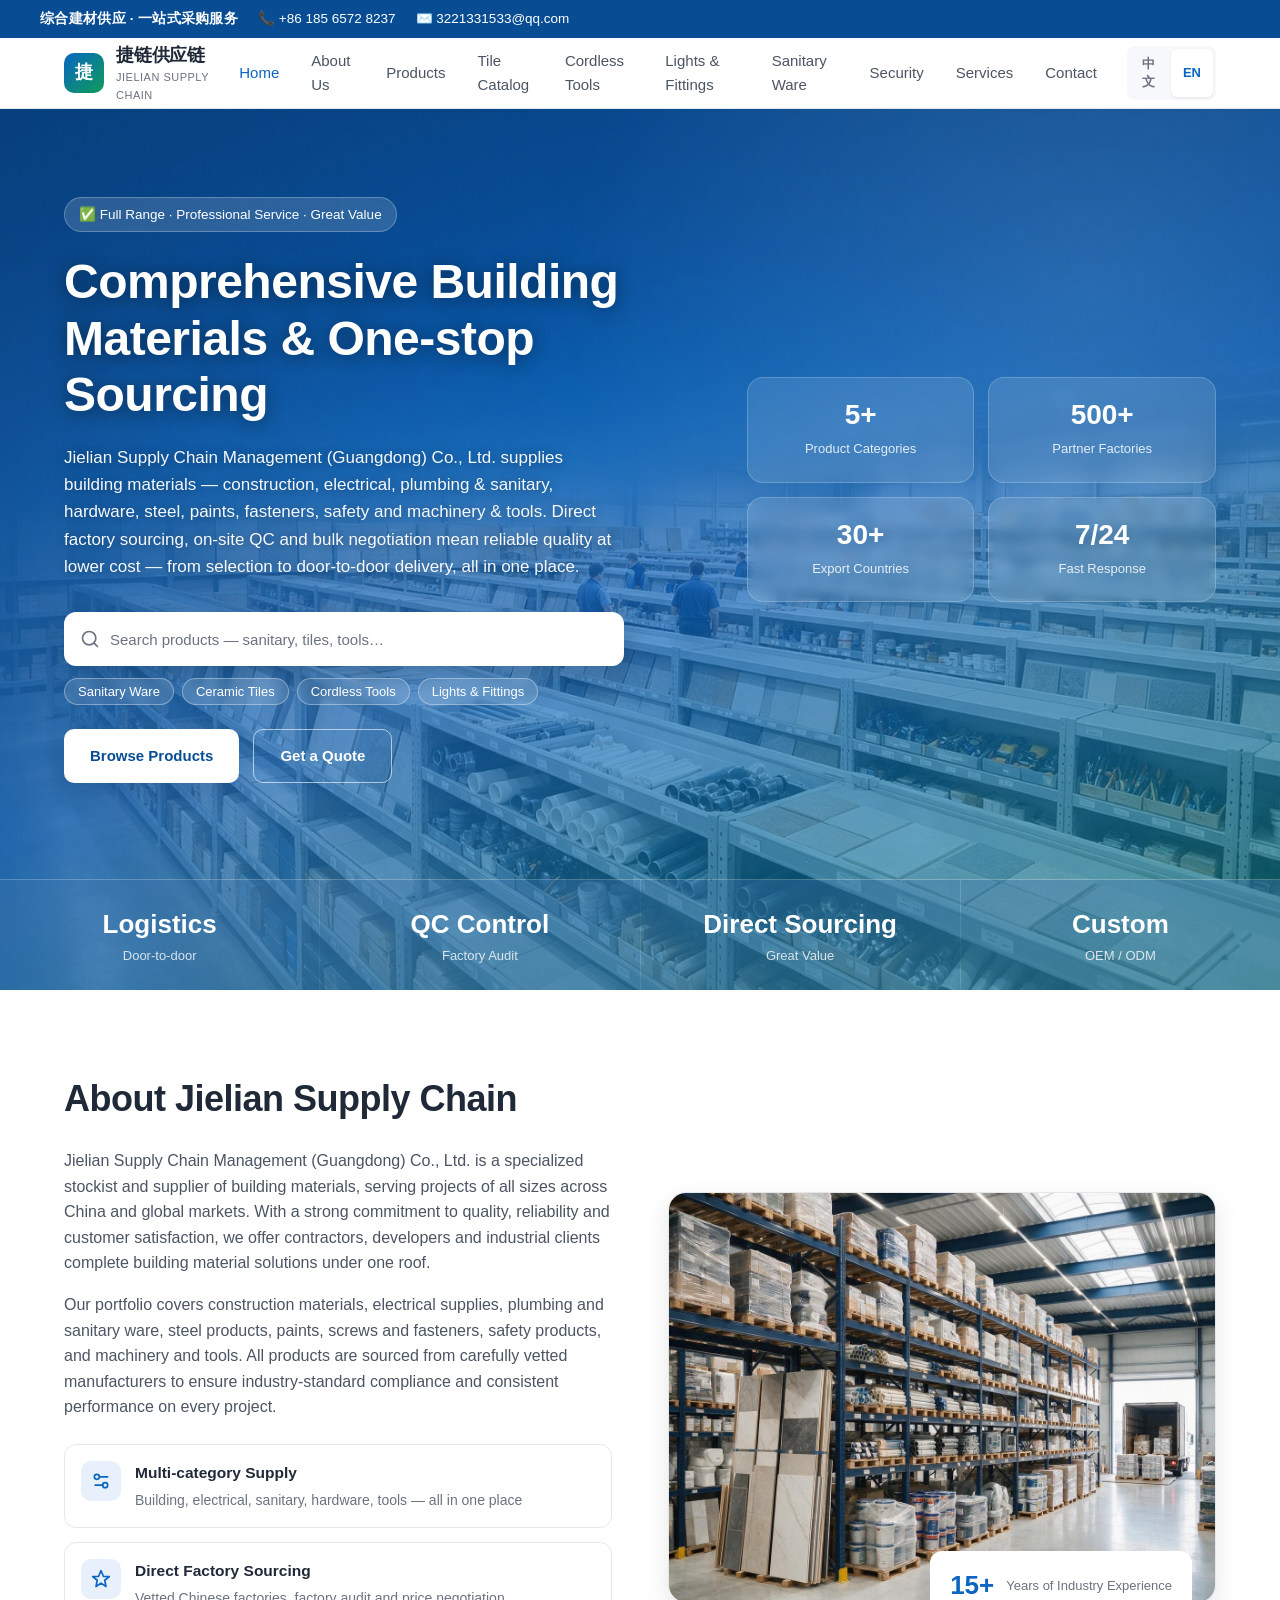
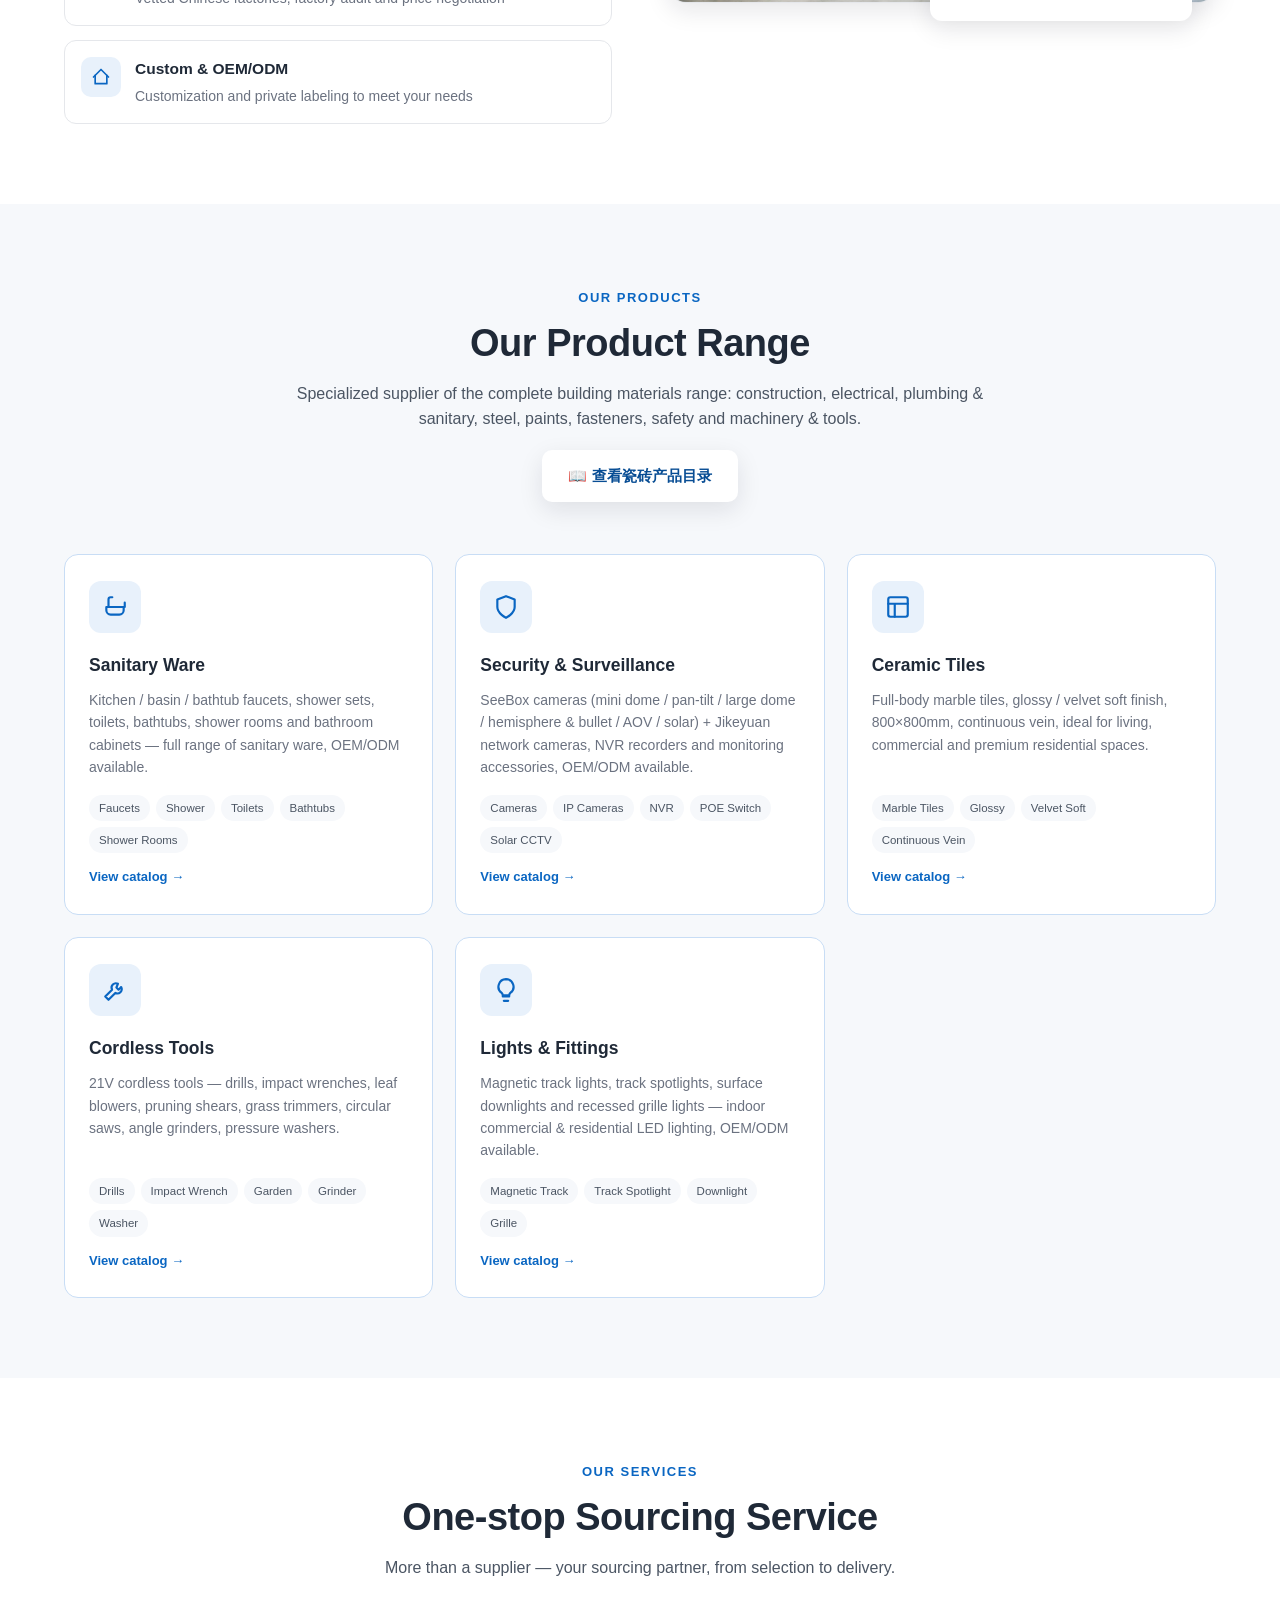
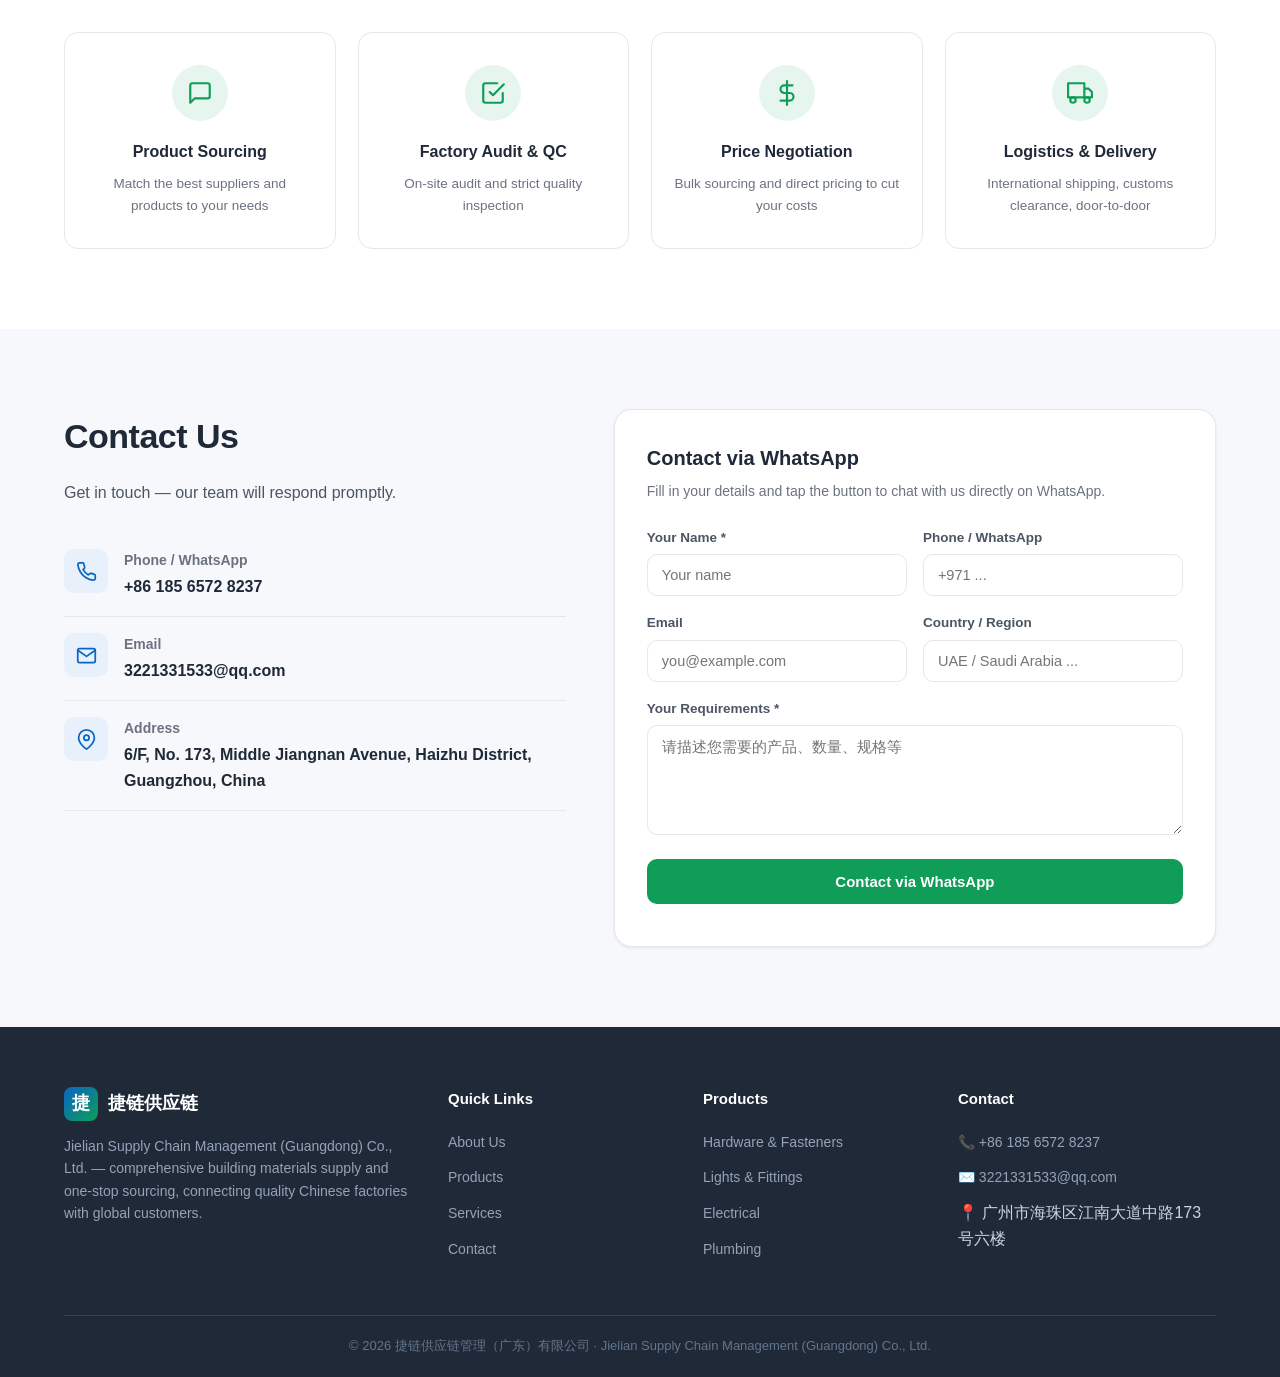
==== index.html @ ef26aca0 "chore: 删除未上架产品的空分类，首页产品范围只保留5个已有目录的分类" ====
<!DOCTYPE html>
<html lang="zh-CN">
<head>
  <meta charset="UTF-8">
  <meta name="viewport" content="width=device-width, initial-scale=1.0">
  <title>捷链供应链管理（广东）有限公司 - Jielian Supply Chain Management</title>
  <meta name="description" content="捷链供应链管理（广东）有限公司 — 综合建材供应与一站式采购服务。专业供应建筑、电气、水暖卫浴、五金、钢材、油漆、紧固件、安全与机械工具等全品类建材，连接中国优质工厂与全球客户。">
  <meta name="keywords" content="building materials supplier, 建材供应, sanitary ware, 卫浴洁具, hardware fasteners, 五金紧固件, cables wires, 电缆电线, electrical distribution, 配电开关, one-stop sourcing China, 一站式采购, OEM ODM, Jielian Supply Chain">
  <meta name="author" content="Jielian Supply Chain Management (Guangdong) Co., Ltd.">
  <meta name="robots" content="index, follow">
  <link rel="canonical" href="https://www.jieliansupply.com/">

  <!-- Open Graph -->
  <meta property="og:type" content="website">
  <meta property="og:site_name" content="Jielian Supply Chain">
  <meta property="og:title" content="捷链供应链 — 综合建材供应与一站式采购服务 | Jielian Supply Chain">
  <meta property="og:description" content="连接中国优质工厂与全球客户。建筑、电气、水暖卫浴、五金、钢材、油漆、紧固件、安全与机械工具全品类建材，一站式采购、验厂质检、议价压价、门到门物流。">
  <meta property="og:url" content="https://www.jieliansupply.com/">
  <meta property="og:locale" content="zh_CN">
  <meta property="og:locale:alternate" content="en_US">

  <!-- Twitter Card -->
  <meta name="twitter:card" content="summary_large_image">
  <meta name="twitter:title" content="捷链供应链 — 综合建材供应与一站式采购 | Jielian Supply Chain">
  <meta name="twitter:description" content="建筑、电气、卫浴、五金、工具等全品类建材，一站式采购，连接中国优质工厂与全球客户。">

  <link rel="stylesheet" href="css/styles.css">

  <!-- 结构化数据：Organization -->
  <script type="application/ld+json">
  {
    "@context": "https://schema.org",
    "@type": "Organization",
    "name": "Jielian Supply Chain Management (Guangdong) Co., Ltd.",
    "alternateName": "捷链供应链管理（广东）有限公司",
    "url": "https://www.jieliansupply.com/",
    "email": "3221331533@qq.com",
    "telephone": "+86-185-6572-8237",
    "address": {
      "@type": "PostalAddress",
      "streetAddress": "6/F, No. 173, Middle Jiangnan Avenue, Haizhu District",
      "addressLocality": "Guangzhou",
      "addressRegion": "Guangdong",
      "addressCountry": "CN"
    },
    "areaServed": "Worldwide",
    "description": "Comprehensive building materials supply and one-stop sourcing — construction, electrical, plumbing & sanitary, hardware, steel, paints, fasteners, safety and machinery & tools."
  }
  </script>
</head>
<body>

  <!-- ======================= 顶部信息条 ======================= -->
  <div class="topbar">
    <div class="container topbar-inner">
      <div class="contact-group">
        <span class="tagline">综合建材供应 · 一站式采购服务</span>
        <a href="tel:+8618565728237">📞 +86 185 6572 8237</a>
        <a data-mail="MzIyMTMzMTUzM0BxcS5jb20=">✉️</a>
      </div>

    </div>
  </div>

  <!-- ======================= 导航栏 ======================= -->
  <nav class="nav">
    <div class="container nav-inner">
      <a href="#" class="logo">
        <span class="mark">捷</span>
        <span>
          捷链供应链
          <span class="sub" data-lang="logo_sub">JIELIAN SUPPLY CHAIN</span>
        </span>
      </a>
      <div class="nav-links" id="navLinks">
        <a href="#home" data-lang="nav_home">首页</a>
        <a href="#about" data-lang="nav_about">关于我们</a>
        <a href="#products" data-lang="nav_products">产品</a>
        <a href="tile-catalog.html" data-lang="nav_tiles">瓷砖目录</a>
        <a href="tools-catalog.html" data-lang="nav_tools">锂电工具</a>
        <a href="lights-catalog.html" data-lang="nav_lights">灯具照明</a>
        <a href="sanitary-catalog.html" data-lang="nav_sanitary">卫浴洁具</a>
        <a href="security-catalog.html" data-lang="nav_security">安防监控</a>
        <a href="#services" data-lang="nav_services">服务</a>
        <a href="#contact" data-lang="nav_contact">联系我们</a>
        <div class="lang-switch">
          <button type="button" data-lang-btn="zh">中文</button>
          <button type="button" data-lang-btn="en">EN</button>
        </div>
      </div>
      <button class="nav-toggle" id="navToggle" aria-label="Menu">
        <svg viewBox="0 0 24 24" fill="none" stroke-width="2" stroke-linecap="round"><path d="M3 6h18M3 12h18M3 18h18"/></svg>
      </button>
    </div>
  </nav>

  <!-- ======================= Hero ======================= -->
  <section class="hero" id="home">
    <div class="container hero-inner">
      <div>
        <span class="hero-badge" data-lang="hero_badge">✅ 中国优质工厂 · 一站式采购</span>
        <h1 data-lang="hero_title">综合建材供应与<br><span class="accent">一站式采购服务</span></h1>
        <p class="lead" data-lang="hero_lead">
          捷链供应链管理（广东）有限公司，专业供应建筑、电气、水暖卫浴、五金、钢材、油漆、紧固件、安全与机械工具等全品类建材，面向承包商、开发商及工业客户，提供从选品、验厂到物流的一站式解决方案。
        </p>
        <!-- 产品搜索框 -->
        <div class="product-search" id="productSearch">
          <div class="ps-input-wrap">
            <svg class="ps-icon" viewBox="0 0 24 24" fill="none" stroke="currentColor" stroke-width="2" stroke-linecap="round" stroke-linejoin="round"><circle cx="11" cy="11" r="8"/><path d="M21 21l-4.35-4.35"/></svg>
            <input type="text" id="psInput" class="ps-input" autocomplete="off"
                   data-ph-zh="搜索您感兴趣的产品，如：卫浴、瓷砖、工具…"
                   data-ph-en="Search products — sanitary, tiles, tools…"
                   aria-label="产品搜索">
            <button type="button" class="ps-clear" id="psClear" aria-label="清除">&times;</button>
          </div>
          <div class="ps-chips" id="psChips"></div>
          <div class="ps-results" id="psResults" hidden></div>
        </div>
        <div class="hero-actions">
          <a href="#products" class="btn btn-primary" data-lang="hero_cta1">浏览产品范围</a>
          <a href="#contact" class="btn btn-ghost" data-lang="hero_cta2">获取报价</a>
        </div>
      </div>
      <div class="hero-visual">
        <div class="hero-card"><div class="num">5+</div><div class="lbl" data-lang="hero_card1">产品大类</div></div>
        <div class="hero-card"><div class="num">500+</div><div class="lbl" data-lang="hero_card2">合作工厂</div></div>
        <div class="hero-card"><div class="num">30+</div><div class="lbl" data-lang="hero_card3">出口国家</div></div>
        <div class="hero-card"><div class="num">7/24</div><div class="lbl" data-lang="hero_card4">快速响应</div></div>
      </div>
    </div>
    <div class="hero-stats">
      <div class="hero-stat"><div class="num" data-lang="hero_num1">门到门</div><div class="lbl" data-lang="hero_stat1">物流服务</div></div>
      <div class="hero-stat"><div class="num" data-lang="hero_num2">验厂</div><div class="lbl" data-lang="hero_stat2">品质把关</div></div>
      <div class="hero-stat"><div class="num" data-lang="hero_num3">降本</div><div class="lbl" data-lang="hero_stat3">成本优化</div></div>
      <div class="hero-stat"><div class="num" data-lang="hero_num4">定制</div><div class="lbl" data-lang="hero_stat4">OEM / ODM</div></div>
    </div>
  </section>

  <!-- ======================= 关于我们 ======================= -->
  <section class="section" id="about">
    <div class="container about-grid">
      <div class="about-text" data-reveal>
        <h2 data-lang="about_title">关于捷链供应链</h2>
        <p data-lang="about_p1">
          捷链供应链管理（广东）有限公司是一家专业的建材综合库存商与供应商，服务遍及中国及全球市场的大小工程项目。我们以品质、可靠与客户满意为核心，为承包商、开发商和工业客户提供一站式建材解决方案。
        </p>
        <p data-lang="about_p2">
          我们的产品组合涵盖建筑材料、电气设备、水暖卫浴、钢材产品、油漆、螺丝紧固件、安全用品以及机械工具。所有产品均源自经过严格筛选的优质制造商，确保符合行业标准，并在每一个项目中保持稳定表现。
        </p>
        <div class="about-points">
          <div class="about-point">
            <span class="ic"><svg viewBox="0 0 24 24" fill="none" stroke="currentColor" stroke-width="2" stroke-linecap="round" stroke-linejoin="round"><path d="M20 7h-9M14 17H5"/><circle cx="17" cy="17" r="3"/><circle cx="7" cy="7" r="3"/></svg></span>
            <div>
              <h4 data-lang="about_pt1_t">多品类综合供应</h4>
              <p data-lang="about_pt1_d">建材、电气、卫浴、五金、工具……一站式配齐</p>
            </div>
          </div>
          <div class="about-point">
            <span class="ic"><svg viewBox="0 0 24 24" fill="none" stroke="currentColor" stroke-width="2" stroke-linecap="round" stroke-linejoin="round"><path d="M12 2l3 7h7l-5.5 4.5L18 21l-6-4-6 4 1.5-7.5L2 9h7z"/></svg></span>
            <div>
              <h4 data-lang="about_pt2_t">源头工厂直供</h4>
              <p data-lang="about_pt2_d">对接中国优质工厂，验厂把关、议价采购</p>
            </div>
          </div>
          <div class="about-point">
            <span class="ic"><svg viewBox="0 0 24 24" fill="none" stroke="currentColor" stroke-width="2" stroke-linecap="round" stroke-linejoin="round"><path d="M3 12l9-9 9 9"/><path d="M5 10v10h14V10"/></svg></span>
            <div>
              <h4 data-lang="about_pt3_t">定制与 OEM/ODM</h4>
              <p data-lang="about_pt3_d">按需定制、贴牌生产，满足差异化需求</p>
            </div>
          </div>
        </div>
      </div>
      <div class="about-visual" data-reveal>
        <div class="about-img-wrap">
          <img src="images/about-warehouse.jpg" alt="捷链供应链建材仓库与展厅" loading="lazy">
        </div>
        <div class="badge">
          <span class="n">15+</span>
          <span class="t" data-lang="about_badge">年行业经验<br>专业团队</span>
        </div>
      </div>
    </div>
  </section>

  <!-- ======================= 产品分类 ======================= -->
  <section class="section alt" id="products">
    <div class="container">
      <div class="section-head">
        <span class="eyebrow" data-lang="prod_eyebrow">Our Products</span>
        <h2 data-lang="prod_title">我们的产品范围</h2>
        <p data-lang="prod_sub">专业供应完整建材品类：建筑、电气、水暖卫浴、钢材、油漆、紧固件、安全用品及机械工具等。</p>
        <a href="tile-catalog.html" class="btn btn-primary" style="margin-top:18px;">📖 查看瓷砖产品目录</a>
      </div>
      <div class="cat-grid" id="catGrid"><!-- 由 JS 动态渲染 --></div>
    </div>
  </section>

  <!-- ======================= 服务 ======================= -->
  <section class="section" id="services">
    <div class="container">
      <div class="section-head">
        <span class="eyebrow" data-lang="svc_eyebrow">Our Services</span>
        <h2 data-lang="svc_title">一站式采购服务</h2>
        <p data-lang="svc_sub">不只是供应商，更是您的采购合作伙伴——从选品到交付，全程省心。</p>
      </div>
      <div class="services-grid">
        <div class="service-card" data-reveal>
          <span class="ic"><svg viewBox="0 0 24 24" fill="none" stroke="currentColor" stroke-width="2" stroke-linecap="round" stroke-linejoin="round"><path d="M21 15a2 2 0 0 1-2 2H7l-4 4V5a2 2 0 0 1 2-2h14a2 2 0 0 1 2 2z"/></svg></span>
          <h3 data-lang="svc1_t">选品采购</h3>
          <p data-lang="svc1_d">根据需求精准匹配最优供应商与产品</p>
        </div>
        <div class="service-card" data-reveal>
          <span class="ic"><svg viewBox="0 0 24 24" fill="none" stroke="currentColor" stroke-width="2" stroke-linecap="round" stroke-linejoin="round"><path d="M9 11l3 3L22 4"/><path d="M21 12v7a2 2 0 0 1-2 2H5a2 2 0 0 1-2-2V5a2 2 0 0 1 2-2h11"/></svg></span>
          <h3 data-lang="svc2_t">验厂质检</h3>
          <p data-lang="svc2_d">实地验厂、严格质检，确保品质合规</p>
        </div>
        <div class="service-card" data-reveal>
          <span class="ic"><svg viewBox="0 0 24 24" fill="none" stroke="currentColor" stroke-width="2" stroke-linecap="round" stroke-linejoin="round"><path d="M12 1v22M17 5H9.5a3.5 3.5 0 0 0 0 7h5a3.5 3.5 0 0 1 0 7H6"/></svg></span>
          <h3 data-lang="svc3_t">成本优化</h3>
          <p data-lang="svc3_d">批量集采、源头议价，帮您降低采购成本</p>
        </div>
        <div class="service-card" data-reveal>
          <span class="ic"><svg viewBox="0 0 24 24" fill="none" stroke="currentColor" stroke-width="2" stroke-linecap="round" stroke-linejoin="round"><path d="M1 3h15v13H1zM16 8h4l3 3v5h-7z"/><circle cx="5.5" cy="18.5" r="2.5"/><circle cx="18.5" cy="18.5" r="2.5"/></svg></span>
          <h3 data-lang="svc4_t">物流交付</h3>
          <p data-lang="svc4_d">国际物流、报关清关，门到门安全送达</p>
        </div>
      </div>
    </div>
  </section>

  <!-- ======================= 联系我们 ======================= -->
  <section class="section alt" id="contact">
    <div class="container contact-grid">
      <div class="contact-info">
        <h2 data-lang="ct_title">联系我们</h2>
        <p data-lang="ct_sub">欢迎垂询，我们的团队将尽快回复您。</p>
        <div class="contact-item">
          <span class="ic"><svg viewBox="0 0 24 24" fill="none" stroke="currentColor" stroke-width="2" stroke-linecap="round" stroke-linejoin="round"><path d="M22 16.92v3a2 2 0 0 1-2.18 2 19.79 19.79 0 0 1-8.63-3.07 19.5 19.5 0 0 1-6-6 19.79 19.79 0 0 1-3.07-8.67A2 2 0 0 1 4.11 2h3a2 2 0 0 1 2 1.72c.13.96.36 1.9.7 2.81a2 2 0 0 1-.45 2.11L8.09 9.91a16 16 0 0 0 6 6l1.27-1.27a2 2 0 0 1 2.11-.45c.9.34 1.85.57 2.81.7A2 2 0 0 1 22 16.92z"/></svg></span>
          <div>
            <h4 data-lang="ct_phone">电话 / WhatsApp</h4>
            <div class="v"><a href="tel:+8618565728237">+86 185 6572 8237</a></div>
          </div>
        </div>
        <div class="contact-item">
          <span class="ic"><svg viewBox="0 0 24 24" fill="none" stroke="currentColor" stroke-width="2" stroke-linecap="round" stroke-linejoin="round"><rect x="2" y="4" width="20" height="16" rx="2"/><path d="M22 6l-10 7L2 6"/></svg></span>
          <div>
            <h4 data-lang="ct_email">邮箱</h4>
            <div class="v"><a data-mail="MzIyMTMzMTUzM0BxcS5jb20="></a></div>
          </div>
        </div>
        <div class="contact-item">
          <span class="ic"><svg viewBox="0 0 24 24" fill="none" stroke="currentColor" stroke-width="2" stroke-linecap="round" stroke-linejoin="round"><path d="M21 10c0 7-9 13-9 13s-9-6-9-13a9 9 0 0 1 18 0z"/><circle cx="12" cy="10" r="3"/></svg></span>
          <div>
            <h4 data-lang="ct_addr">地址</h4>
            <div class="v" data-lang="ct_addr_v">广州市海珠区江南大道中路173号六楼</div>
          </div>
        </div>
      </div>
      <div class="contact-form" data-reveal>
        <h3 data-lang="form_title">发送询盘</h3>
        <p class="sub" data-lang="form_sub">填写以下信息，我们会尽快与您联系。</p>
        <form id="contactForm" novalidate>
          <div class="form-row">
            <div class="form-group">
              <label for="name" data-lang="form_name">您的姓名 *</label>
              <input type="text" id="name" name="name" placeholder="Your name" autocomplete="name" required>
            </div>
            <div class="form-group">
              <label for="phone" data-lang="form_phone">电话 / WhatsApp</label>
              <input type="tel" id="phone" name="phone" placeholder="+971 ...">
            </div>
          </div>
          <div class="form-row">
            <div class="form-group">
              <label for="email" data-lang="form_email">邮箱</label>
              <input type="email" id="email" name="email" placeholder="you@example.com" autocomplete="email">
            </div>
            <div class="form-group">
              <label for="country" data-lang="form_country">国家/地区</label>
              <input type="text" id="country" name="country" placeholder="UAE / Saudi Arabia ...">
            </div>
          </div>
          <div class="form-group">
            <label for="message" data-lang="form_msg">需求描述 *</label>
            <textarea id="message" name="message" placeholder="请描述您需要的产品、数量、规格等" required></textarea>
          </div>
          <button type="submit" class="btn btn-green" style="width:100%;justify-content:center;" data-lang="form_btn">WhatsApp 联系</button>
          <p class="form-note" id="formStatus" role="status" aria-live="polite"></p>
        </form>
      </div>
    </div>
  </section>

  <!-- ======================= 页脚 ======================= -->
  <footer class="footer">
    <div class="container">
      <div class="footer-grid">
        <div>
          <div class="brand"><span class="mark">捷</span> 捷链供应链</div>
          <p data-lang="foot_desc">Jielian Supply Chain Management (Guangdong) Co., Ltd. — 综合建材供应与一站式采购服务，连接中国优质工厂与全球客户。</p>
        </div>
        <div>
          <h4 data-lang="foot_links">快速链接</h4>
          <ul class="footer-links">
            <li><a href="#about" data-lang="nav_about">关于我们</a></li>
            <li><a href="#products" data-lang="nav_products">产品</a></li>
            <li><a href="#services" data-lang="nav_services">服务</a></li>
            <li><a href="#contact" data-lang="nav_contact">联系我们</a></li>
          </ul>
        </div>
        <div>
          <h4 data-lang="foot_prod">产品</h4>
          <ul class="footer-links">
            <li><a href="#products" data-lang="foot_p2">五金紧固件</a></li>
            <li><a href="#products" data-lang="foot_p1">灯具照明</a></li>
            <li><a href="#products" data-lang="foot_p3">电气设备</a></li>
            <li><a href="#products" data-lang="foot_p4">水暖管道</a></li>
          </ul>
        </div>
        <div>
          <h4 data-lang="foot_contact">联系方式</h4>
          <ul class="footer-links">
            <li><a href="tel:+8618565728237">📞 +86 185 6572 8237</a></li>
            <li><a data-mail="MzIyMTMzMTUzM0BxcS5jb20=">✉️</a></li>
            <li>📍 广州市海珠区江南大道中路173号六楼</li>
          </ul>
        </div>
      </div>
      <div class="footer-bottom">
        © <span id="year">2026</span> 捷链供应链管理（广东）有限公司 · Jielian Supply Chain Management (Guangdong) Co., Ltd.
      </div>
    </div>
  </footer>

  <script src="js/data.js"></script>
  <script src="js/main.js"></script>
</body>
</html>
---- css/styles.css ----
/* ==========================================================================
   捷链供应链管理（广东）有限公司 - 独立站样式
   Jielian Supply Chain Management (Guangdong) Co., Ltd.
   主色：#0a66c2（蓝） | 辅助：#0f9d58（绿） | 深灰：#1f2937
   ========================================================================== */

:root {
  --blue: #0a66c2;
  --blue-dark: #084d94;
  --blue-light: #e8f1fb;
  --green: #0f9d58;
  --green-light: #e6f6ee;
  --ink: #1f2937;
  --ink-soft: #4b5563;
  --ink-faint: #6b7280;
  --line: #e5e7eb;
  --bg: #ffffff;
  --bg-soft: #f6f8fb;
  --radius: 14px;
  --shadow-sm: 0 1px 3px rgba(16, 24, 40, 0.08);
  --shadow-md: 0 8px 24px rgba(16, 24, 40, 0.10);
  --shadow-lg: 0 16px 48px rgba(16, 24, 40, 0.14);
  --font: "Segoe UI", "PingFang SC", "Microsoft YaHei", -apple-system, BlinkMacSystemFont, sans-serif;
  --maxw: 1200px;
}

* { margin: 0; padding: 0; box-sizing: border-box; }

html { scroll-behavior: smooth; }

body {
  font-family: var(--font);
  color: var(--ink);
  background: var(--bg);
  line-height: 1.6;
  -webkit-font-smoothing: antialiased;
}

a { color: inherit; text-decoration: none; }
ul { list-style: none; }
img { max-width: 100%; display: block; }

.container {
  width: 100%;
  max-width: var(--maxw);
  margin: 0 auto;
  padding: 0 24px;
}

/* ==========================================================================
   顶部信息条
   ========================================================================== */
.topbar {
  background: var(--blue-dark);
  color: #fff;
  font-size: 13.5px;
}
.topbar-inner {
  display: flex;
  align-items: center;
  justify-content: space-between;
  gap: 16px;
  flex-wrap: wrap;
  padding: 8px 0;
}
.topbar .contact-group { display: flex; gap: 20px; flex-wrap: wrap; align-items: center; }
.topbar a { display: inline-flex; align-items: center; gap: 6px; }
.topbar a:hover { opacity: 0.85; }
.topbar .social { display: flex; gap: 12px; }
.topbar .social svg { width: 16px; height: 16px; fill: #fff; }
.topbar .tagline { font-weight: 600; letter-spacing: 0.3px; }

/* ==========================================================================
   导航栏
   ========================================================================== */
.nav {
  position: sticky;
  top: 0;
  z-index: 100;
  background: rgba(255, 255, 255, 0.92);
  backdrop-filter: blur(10px);
  border-bottom: 1px solid var(--line);
}
.nav-inner {
  display: flex;
  align-items: center;
  justify-content: space-between;
  height: 70px;
}
.logo {
  display: flex;
  align-items: center;
  gap: 12px;
  font-weight: 800;
  font-size: 18px;
  letter-spacing: -0.2px;
}
.logo .mark {
  width: 40px; height: 40px;
  border-radius: 10px;
  background: linear-gradient(135deg, var(--blue), var(--green));
  display: flex; align-items: center; justify-content: center;
  color: #fff; font-weight: 800; font-size: 18px;
  flex-shrink: 0;
}
.logo .sub { display: block; font-size: 11px; color: var(--ink-faint); font-weight: 500; letter-spacing: 0.5px; }

.nav-links { display: flex; align-items: center; gap: 4px; }
.nav-links a {
  padding: 9px 14px;
  border-radius: 8px;
  font-size: 15px;
  font-weight: 500;
  color: var(--ink-soft);
  transition: background 0.15s, color 0.15s;
}
.nav-links a:hover { background: var(--bg-soft); color: var(--blue); }
.nav-links a.active { color: var(--blue); }

.nav-cta {
  background: var(--blue);
  color: #fff !important;
  padding: 10px 18px;
  border-radius: 8px;
  font-weight: 600;
  transition: background 0.15s;
}
.nav-cta:hover { background: var(--blue-dark) !important; color: #fff !important; }

.nav-toggle {
  display: none;
  background: none;
  border: 1px solid var(--line);
  border-radius: 8px;
  width: 42px; height: 42px;
  cursor: pointer;
  align-items: center; justify-content: center;
}
.nav-toggle svg { width: 22px; height: 22px; stroke: var(--ink); }

/* ==========================================================================
   Hero
   ========================================================================== */
.hero {
  position: relative;
  background:
    linear-gradient(160deg, rgba(8, 77, 148, 0.72) 0%, rgba(10, 102, 194, 0.66) 55%, rgba(15, 157, 88, 0.55) 130%),
    url("../images/hero-service.jpg") center / cover no-repeat;
  color: #fff;
  overflow: hidden;
}
.hero::after {
  content: "";
  position: absolute;
  inset: 0;
  background-image:
    radial-gradient(circle at 85% 20%, rgba(255,255,255,0.12) 0, transparent 40%),
    radial-gradient(circle at 10% 80%, rgba(255,255,255,0.08) 0, transparent 45%);
  pointer-events: none;
}
.hero-inner {
  position: relative;
  display: grid;
  grid-template-columns: 1.15fr 0.85fr;
  gap: 48px;
  align-items: center;
  padding: 88px 24px 96px;
  z-index: 1;
}
.hero-badge {
  display: inline-flex;
  align-items: center;
  gap: 8px;
  background: rgba(255,255,255,0.15);
  border: 1px solid rgba(255,255,255,0.25);
  padding: 6px 14px;
  border-radius: 999px;
  font-size: 13.5px;
  font-weight: 500;
  margin-bottom: 22px;
}
.hero h1 {
  font-size: clamp(30px, 4.4vw, 48px);
  line-height: 1.18;
  font-weight: 800;
  letter-spacing: -0.5px;
  margin-bottom: 20px;
  max-width: 620px;
  text-shadow: 0 2px 18px rgba(0, 0, 0, 0.45);
}
.hero h1 .accent { color: #a8e6c1; }
.hero p.lead {
  font-size: 17px;
  color: rgba(255,255,255,0.96);
  max-width: 560px;
  margin-bottom: 32px;
  text-shadow: 0 1px 12px rgba(0, 0, 0, 0.4);
}
.hero-actions { display: flex; gap: 14px; flex-wrap: wrap; }

/* ==========================================================================
   产品搜索框（Hero 区）
   ========================================================================== */
.product-search {
  position: relative;
  max-width: 560px;
  margin: 0 0 24px;
}
.ps-input-wrap {
  display: flex;
  align-items: center;
  gap: 10px;
  background: #fff;
  border-radius: 12px;
  padding: 0 14px;
  height: 54px;
  box-shadow: 0 8px 30px rgba(0, 0, 0, 0.18);
  border: 2px solid transparent;
  transition: border-color 0.15s;
}
.ps-input-wrap:focus-within { border-color: var(--green); }
.ps-icon { width: 20px; height: 20px; color: var(--ink-faint); flex-shrink: 0; }
.ps-input {
  flex: 1;
  border: none;
  outline: none;
  font-size: 15px;
  color: var(--ink);
  background: transparent;
  height: 100%;
  font-family: var(--font);
}
.ps-input::placeholder { color: var(--ink-faint); }
.ps-clear {
  border: none;
  background: var(--bg-soft);
  color: var(--ink-faint);
  width: 26px; height: 26px;
  border-radius: 50%;
  font-size: 18px;
  line-height: 1;
  cursor: pointer;
  display: none;
  align-items: center;
  justify-content: center;
  flex-shrink: 0;
}
.ps-clear.show { display: inline-flex; }
.ps-clear:hover { background: #e5e7eb; color: var(--ink); }

.ps-chips {
  display: flex;
  flex-wrap: wrap;
  gap: 8px;
  margin-top: 12px;
}
.ps-chip {
  border: 1px solid rgba(255,255,255,0.35);
  background: rgba(255,255,255,0.12);
  color: #fff;
  padding: 5px 13px;
  border-radius: 999px;
  font-size: 13px;
  font-weight: 500;
  cursor: pointer;
  transition: background 0.15s, border-color 0.15s;
  backdrop-filter: blur(4px);
}
.ps-chip:hover { background: rgba(255,255,255,0.24); }
.ps-chip.active { background: #fff; color: var(--blue-dark); border-color: #fff; font-weight: 700; }

.ps-results {
  position: absolute;
  top: 54px;
  left: 0; right: 0;
  z-index: 50;
  margin-top: 6px;
  background: #fff;
  border-radius: 12px;
  box-shadow: 0 16px 48px rgba(16, 24, 40, 0.22);
  overflow: hidden;
  max-height: 420px;
  overflow-y: auto;
}
.ps-result {
  display: flex;
  align-items: center;
  gap: 14px;
  padding: 14px 16px;
  cursor: pointer;
  border-bottom: 1px solid var(--line);
  transition: background 0.12s;
  color: var(--ink);
  text-align: left;
}
.ps-result:last-child { border-bottom: none; }
.ps-result:hover { background: var(--bg-soft); }
.ps-result .ic {
  width: 42px; height: 42px;
  border-radius: 10px;
  background: var(--blue-light);
  color: var(--blue);
  display: flex; align-items: center; justify-content: center;
  flex-shrink: 0;
}
.ps-result .ic svg { width: 22px; height: 22px; }
.ps-result .t { flex: 1; min-width: 0; }
.ps-result .t .n { font-weight: 700; font-size: 15px; }
.ps-result .t .d {
  font-size: 12.5px; color: var(--ink-soft);
  white-space: nowrap; overflow: hidden; text-overflow: ellipsis;
}
.ps-result .go { color: var(--green); font-weight: 700; font-size: 13px; flex-shrink: 0; white-space: nowrap; }
.ps-empty {
  padding: 22px;
  text-align: center;
  color: var(--ink-faint);
  font-size: 14px;
}
.btn {
  display: inline-flex;
  align-items: center;
  gap: 8px;
  padding: 14px 26px;
  border-radius: 10px;
  font-size: 15px;
  font-weight: 600;
  cursor: pointer;
  border: none;
  transition: transform 0.15s, box-shadow 0.15s, background 0.15s;
}
.btn:active { transform: scale(0.98); }
.btn-primary { background: #fff; color: var(--blue-dark); box-shadow: var(--shadow-md); }
.btn-primary:hover { transform: translateY(-2px); box-shadow: var(--shadow-lg); }
.btn-ghost { background: transparent; color: #fff; border: 1.5px solid rgba(255,255,255,0.6); }
.btn-ghost:hover { background: rgba(255,255,255,0.1); }
.btn-green { background: var(--green); color: #fff; }
.btn-green:hover { background: #0c8549; }

.hero-visual {
  position: relative;
  display: grid;
  grid-template-columns: 1fr 1fr;
  gap: 14px;
}
.hero-card {
  background: rgba(255,255,255,0.12);
  border: 1px solid rgba(255,255,255,0.2);
  border-radius: 16px;
  padding: 22px 18px;
  backdrop-filter: blur(6px);
  text-align: center;
}
.hero-card .num {
  font-size: 28px;
  font-weight: 800;
  line-height: 1.1;
  margin-bottom: 8px;
}
.hero-card .lbl { font-size: 13px; color: rgba(255,255,255,0.85); }

.hero-stats {
  position: relative;
  z-index: 1;
  display: grid;
  grid-template-columns: repeat(4, 1fr);
  gap: 1px;
  background: rgba(255,255,255,0.1);
  border-top: 1px solid rgba(255,255,255,0.15);
}
.hero-stat {
  padding: 24px;
  text-align: center;
  background: rgba(8, 77, 148, 0.25);
}
.hero-stat .num { font-size: 26px; font-weight: 800; }
.hero-stat .lbl { font-size: 13px; color: rgba(255,255,255,0.8); }

/* ==========================================================================
   区块通用
   ========================================================================== */
.section { padding: 80px 0; }
.section.alt { background: var(--bg-soft); }
.section-head { max-width: 720px; margin: 0 auto 52px; text-align: center; }
.section-head .eyebrow {
  display: inline-block;
  color: var(--blue);
  font-weight: 700;
  font-size: 13px;
  letter-spacing: 1.5px;
  text-transform: uppercase;
  margin-bottom: 12px;
}
.section-head h2 {
  font-size: clamp(26px, 4vw, 38px);
  font-weight: 800;
  letter-spacing: -0.5px;
  line-height: 1.2;
  margin-bottom: 14px;
}
.section-head p { color: var(--ink-soft); font-size: 16px; }

/* ==========================================================================
   关于我们
   ========================================================================== */
.about-grid {
  display: grid;
  grid-template-columns: 1fr 1fr;
  gap: 56px;
  align-items: center;
}
.about-text h2 {
  font-size: clamp(26px, 4vw, 36px);
  font-weight: 800;
  letter-spacing: -0.5px;
  margin-bottom: 20px;
}
.about-text p { color: var(--ink-soft); margin-bottom: 16px; font-size: 16px; }
.about-points { margin-top: 24px; display: grid; gap: 14px; }
.about-point {
  display: flex;
  gap: 14px;
  align-items: flex-start;
  padding: 16px;
  background: #fff;
  border: 1px solid var(--line);
  border-radius: 12px;
}
.about-point .ic {
  width: 40px; height: 40px;
  border-radius: 10px;
  background: var(--blue-light);
  color: var(--blue);
  display: flex; align-items: center; justify-content: center;
  flex-shrink: 0;
}
.about-point .ic svg { width: 20px; height: 20px; }
.about-point h4 { font-size: 15.5px; font-weight: 700; margin-bottom: 3px; }
.about-point p { font-size: 14px; color: var(--ink-faint); margin: 0; }

.about-visual {
  position: relative;
}
.about-img-wrap {
  aspect-ratio: 4/3;
  border-radius: 18px;
  overflow: hidden;
  border: 1px solid var(--line);
  box-shadow: var(--shadow-md);
  background: var(--bg-soft);
}
.about-img-wrap img {
  width: 100%;
  height: 100%;
  object-fit: cover;
  display: block;
}
.about-visual .ph {
  aspect-ratio: 4/3;
  border-radius: 18px;
  background:
    linear-gradient(135deg, var(--blue-light), var(--green-light));
  border: 1px solid var(--line);
  display: flex;
  flex-direction: column;
  align-items: center;
  justify-content: center;
  gap: 14px;
  color: var(--blue-dark);
  font-weight: 700;
  font-size: 15px;
  text-align: center;
  padding: 24px;
}
.about-visual .ph-icon { width: 96px; height: 96px; color: var(--blue); }
.about-visual .ph-text { color: var(--ink-faint); font-weight: 600; line-height: 1.5; }
.about-visual .badge {
  position: absolute;
  bottom: -18px;
  right: 24px;
  background: #fff;
  border-radius: 12px;
  box-shadow: var(--shadow-md);
  padding: 14px 20px;
  display: flex; align-items: center; gap: 12px;
}
.about-visual .badge .n { font-size: 26px; font-weight: 800; color: var(--blue); }
.about-visual .badge .t { font-size: 13px; color: var(--ink-faint); }

/* ==========================================================================
   产品分类
   ========================================================================== */
.cat-grid {
  display: grid;
  grid-template-columns: repeat(3, 1fr);
  gap: 22px;
}
.cat-card {
  background: #fff;
  border: 1px solid var(--line);
  border-radius: var(--radius);
  padding: 26px 24px;
  transition: transform 0.2s, box-shadow 0.2s, border-color 0.2s;
  display: flex;
  flex-direction: column;
}
.cat-card:hover {
  transform: translateY(-5px);
  box-shadow: var(--shadow-md);
  border-color: #c8ddf5;
}
.cat-card .ic {
  width: 52px; height: 52px;
  border-radius: 12px;
  background: var(--blue-light);
  color: var(--blue);
  display: flex; align-items: center; justify-content: center;
  margin-bottom: 18px;
}
.cat-card .ic svg { width: 26px; height: 26px; }
.cat-card h3 { font-size: 17.5px; font-weight: 700; margin-bottom: 10px; }
.cat-card p { font-size: 14px; color: var(--ink-faint); flex: 1; }
.cat-card .tags { margin-top: 16px; display: flex; flex-wrap: wrap; gap: 6px; }
.cat-card .tags span {
  font-size: 11.5px;
  padding: 4px 10px;
  background: var(--bg-soft);
  border-radius: 999px;
  color: var(--ink-soft);
}

/* 可点击的分类卡片（有目录链接） */
.cat-card[data-cat-link] {
  cursor: pointer;
  border-color: #c8ddf5;
}
.cat-card[data-cat-link]:hover {
  border-color: var(--blue);
  box-shadow: var(--shadow-md);
}
.cat-card .cat-link {
  display: inline-flex;
  align-items: center;
  gap: 4px;
  margin-top: 14px;
  font-size: 13px;
  font-weight: 700;
  color: var(--blue);
}
.cat-card[data-cat-link]:hover .cat-link {
  text-decoration: underline;
}

/* ==========================================================================
   品牌 / 服务
   ========================================================================== */
.services-grid {
  display: grid;
  grid-template-columns: repeat(4, 1fr);
  gap: 22px;
}
.service-card {
  text-align: center;
  padding: 32px 22px;
  background: #fff;
  border: 1px solid var(--line);
  border-radius: var(--radius);
  transition: transform 0.2s, box-shadow 0.2s;
}
.service-card:hover { transform: translateY(-4px); box-shadow: var(--shadow-md); }
.service-card .ic {
  width: 56px; height: 56px;
  margin: 0 auto 18px;
  border-radius: 50%;
  background: var(--green-light);
  color: var(--green);
  display: flex; align-items: center; justify-content: center;
}
.service-card .ic svg { width: 26px; height: 26px; }
.service-card h3 { font-size: 16px; font-weight: 700; margin-bottom: 8px; }
.service-card p { font-size: 13.5px; color: var(--ink-faint); }

/* ==========================================================================
   联系我们
   ========================================================================== */
.contact-grid {
  display: grid;
  grid-template-columns: 1fr 1.2fr;
  gap: 48px;
  align-items: start;
}
.contact-info h2 {
  font-size: clamp(24px, 3.5vw, 34px);
  font-weight: 800;
  letter-spacing: -0.5px;
  margin-bottom: 16px;
}
.contact-info > p { color: var(--ink-soft); margin-bottom: 28px; }
.contact-item {
  display: flex;
  gap: 16px;
  align-items: flex-start;
  padding: 16px 0;
  border-bottom: 1px solid var(--line);
}
.contact-item .ic {
  width: 44px; height: 44px;
  border-radius: 10px;
  background: var(--blue-light);
  color: var(--blue);
  display: flex; align-items: center; justify-content: center;
  flex-shrink: 0;
}
.contact-item .ic svg { width: 21px; height: 21px; }
.contact-item h4 { font-size: 14px; color: var(--ink-faint); font-weight: 600; margin-bottom: 3px; }
.contact-item .v { font-size: 16px; font-weight: 600; }
.contact-item .v a:hover { color: var(--blue); }

.contact-form {
  background: #fff;
  border: 1px solid var(--line);
  border-radius: 18px;
  padding: 32px;
  box-shadow: var(--shadow-sm);
}
.contact-form h3 { font-size: 20px; font-weight: 700; margin-bottom: 6px; }
.contact-form .sub { color: var(--ink-faint); font-size: 14px; margin-bottom: 24px; }
.form-row { display: grid; grid-template-columns: 1fr 1fr; gap: 16px; }
.form-group { margin-bottom: 16px; }
.form-group label {
  display: block;
  font-size: 13.5px;
  font-weight: 600;
  margin-bottom: 6px;
  color: var(--ink-soft);
}
.form-group input, .form-group textarea, .form-group select {
  width: 100%;
  padding: 12px 14px;
  border: 1px solid var(--line);
  border-radius: 10px;
  font-size: 14.5px;
  font-family: inherit;
  color: var(--ink);
  background: #fff;
  transition: border-color 0.15s, box-shadow 0.15s;
}
.form-group input:focus, .form-group textarea:focus, .form-group select:focus {
  outline: none;
  border-color: var(--blue);
  box-shadow: 0 0 0 3px rgba(10, 102, 194, 0.12);
}
.form-group textarea { resize: vertical; min-height: 110px; }
.form-note { font-size: 12.5px; color: var(--ink-faint); margin-top: 10px; }

/* ==========================================================================
   页脚
   ========================================================================== */
.footer {
  background: var(--ink);
  color: #cbd5e1;
  padding: 60px 0 0;
}
.footer-grid {
  display: grid;
  grid-template-columns: 1.6fr 1fr 1fr 1.2fr;
  gap: 40px;
  padding-bottom: 44px;
}
.footer h4 { color: #fff; font-size: 15px; font-weight: 700; margin-bottom: 18px; }
.footer p { font-size: 14px; color: #94a3b8; }
.footer .brand { font-size: 18px; font-weight: 800; color: #fff; margin-bottom: 14px; display: flex; align-items: center; gap: 10px; }
.footer .brand .mark {
  width: 34px; height: 34px; border-radius: 8px;
  background: linear-gradient(135deg, var(--blue), var(--green));
  display: flex; align-items: center; justify-content: center;
  color: #fff; font-weight: 800;
}
.footer-links li { margin-bottom: 10px; }
.footer-links a { font-size: 14px; color: #94a3b8; transition: color 0.15s; }
.footer-links a:hover { color: #fff; }
.footer-bottom {
  border-top: 1px solid rgba(255,255,255,0.1);
  padding: 20px 0;
  text-align: center;
  font-size: 13px;
  color: #64748b;
}

/* ==========================================================================
   语言切换
   ========================================================================== */
.lang-switch {
  display: flex;
  gap: 4px;
  background: var(--bg-soft);
  border-radius: 8px;
  padding: 3px;
  margin-left: 12px;
}
.lang-switch button {
  border: none;
  background: transparent;
  padding: 6px 12px;
  border-radius: 6px;
  font-size: 13px;
  font-weight: 600;
  cursor: pointer;
  color: var(--ink-faint);
}
.lang-switch button.active { background: #fff; color: var(--blue); box-shadow: var(--shadow-sm); }

[data-lang] { transition: opacity 0.2s; }

/* 滚动进入视口动画 */
[data-reveal] {
  opacity: 0;
  transform: translateY(24px);
  transition: opacity 0.6s cubic-bezier(0.16, 1, 0.3, 1), transform 0.6s cubic-bezier(0.16, 1, 0.3, 1);
}
[data-reveal].revealed {
  opacity: 1;
  transform: translateY(0);
}
@media (prefers-reduced-motion: reduce) {
  [data-reveal] { opacity: 1; transform: none; transition: none; }
}

/* ==========================================================================
   响应式
   ========================================================================== */
@media (max-width: 1024px) {
  .hero-inner { grid-template-columns: 1fr; gap: 36px; padding: 64px 24px 72px; }
  .hero-visual { max-width: 480px; }
  .hero-stats { grid-template-columns: repeat(2, 1fr); }
  .cat-grid { grid-template-columns: repeat(2, 1fr); }
  .services-grid { grid-template-columns: repeat(2, 1fr); }
  .about-grid { grid-template-columns: 1fr; gap: 36px; }
  .contact-grid { grid-template-columns: 1fr; }
  .footer-grid { grid-template-columns: 1fr 1fr; }
}

@media (max-width: 680px) {
  .nav-links {
    position: absolute;
    top: 70px; left: 0; right: 0;
    flex-direction: column;
    background: #fff;
    border-bottom: 1px solid var(--line);
    padding: 12px 20px 20px;
    gap: 4px;
    display: none;
    box-shadow: var(--shadow-md);
  }
  .nav-links.open { display: flex; }
  .nav-links a { width: 100%; }
  .nav-toggle { display: flex; }
  .lang-switch { margin-left: auto; }
  .cat-grid { grid-template-columns: 1fr; }
  .services-grid { grid-template-columns: 1fr; }
  .form-row { grid-template-columns: 1fr; }
  .hero-stats { grid-template-columns: 1fr 1fr; }
  .footer-grid { grid-template-columns: 1fr; }
  .topbar .tagline { display: none; }
}
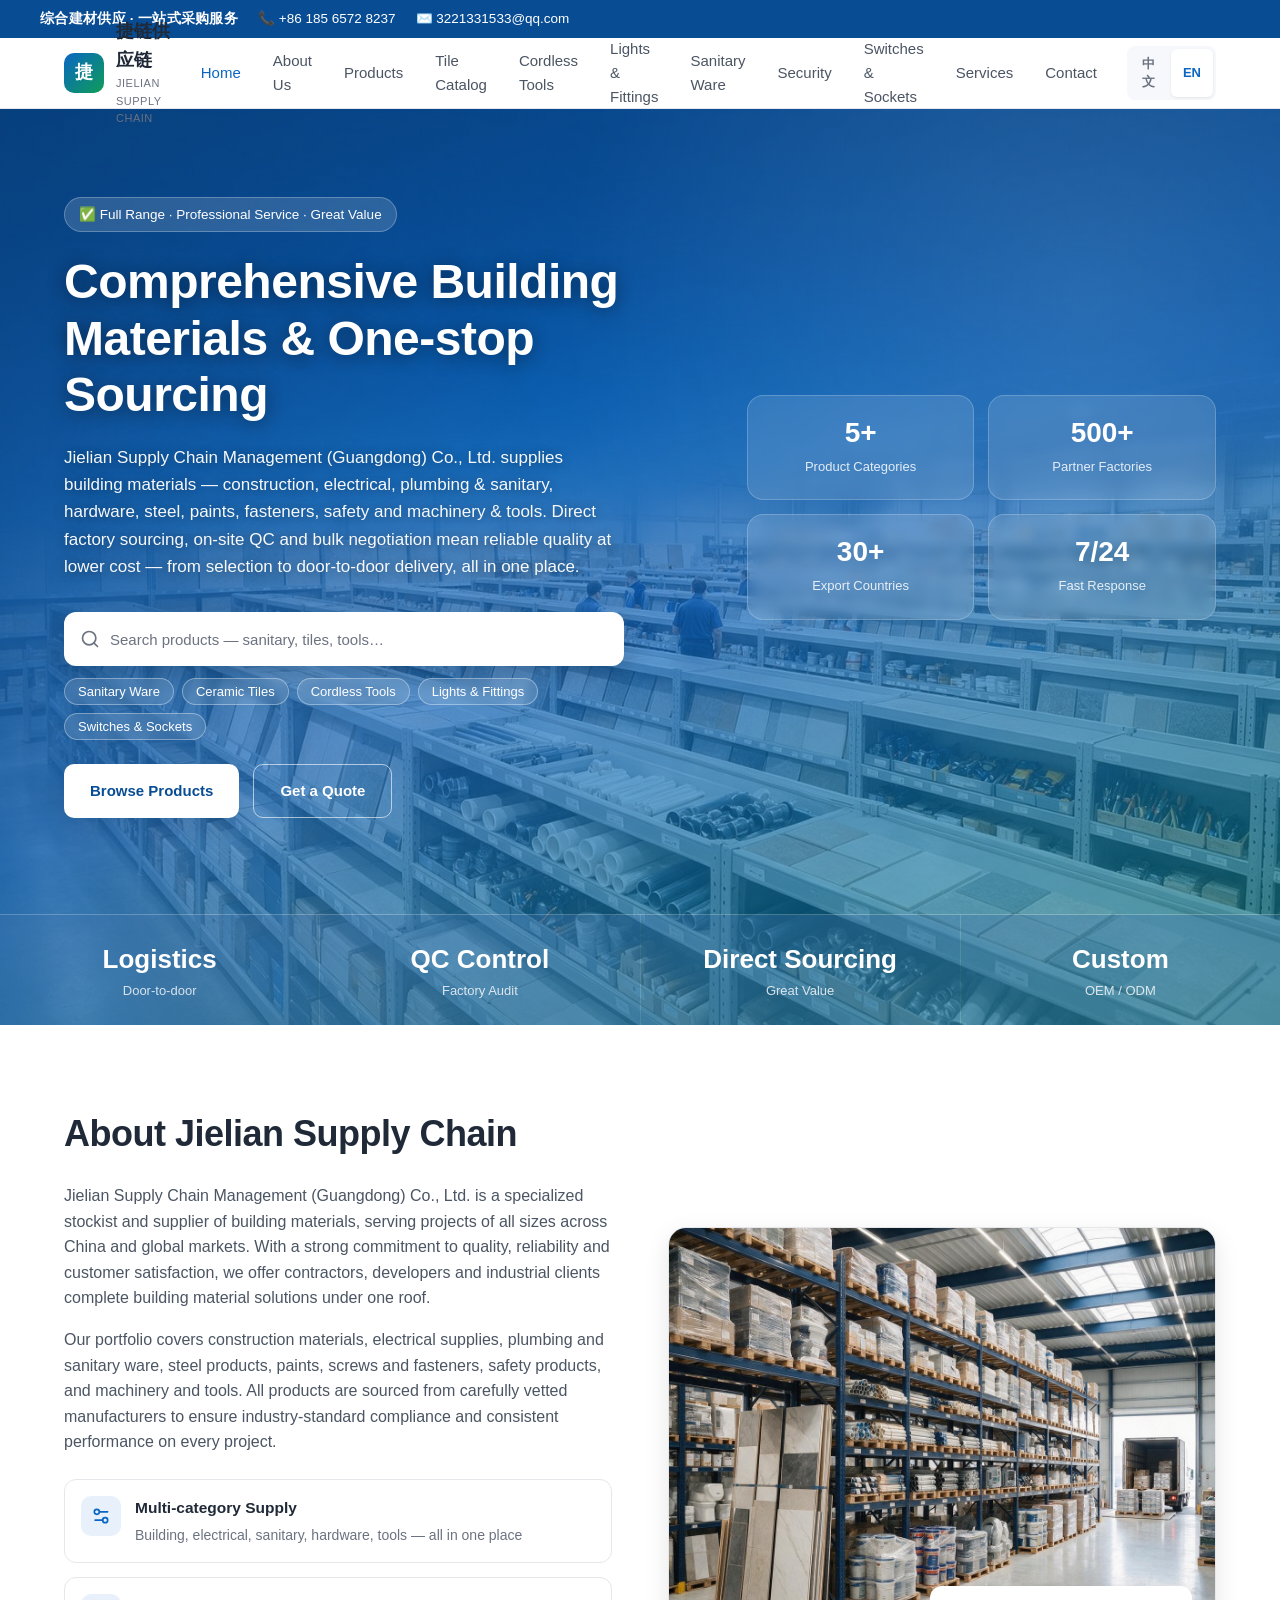
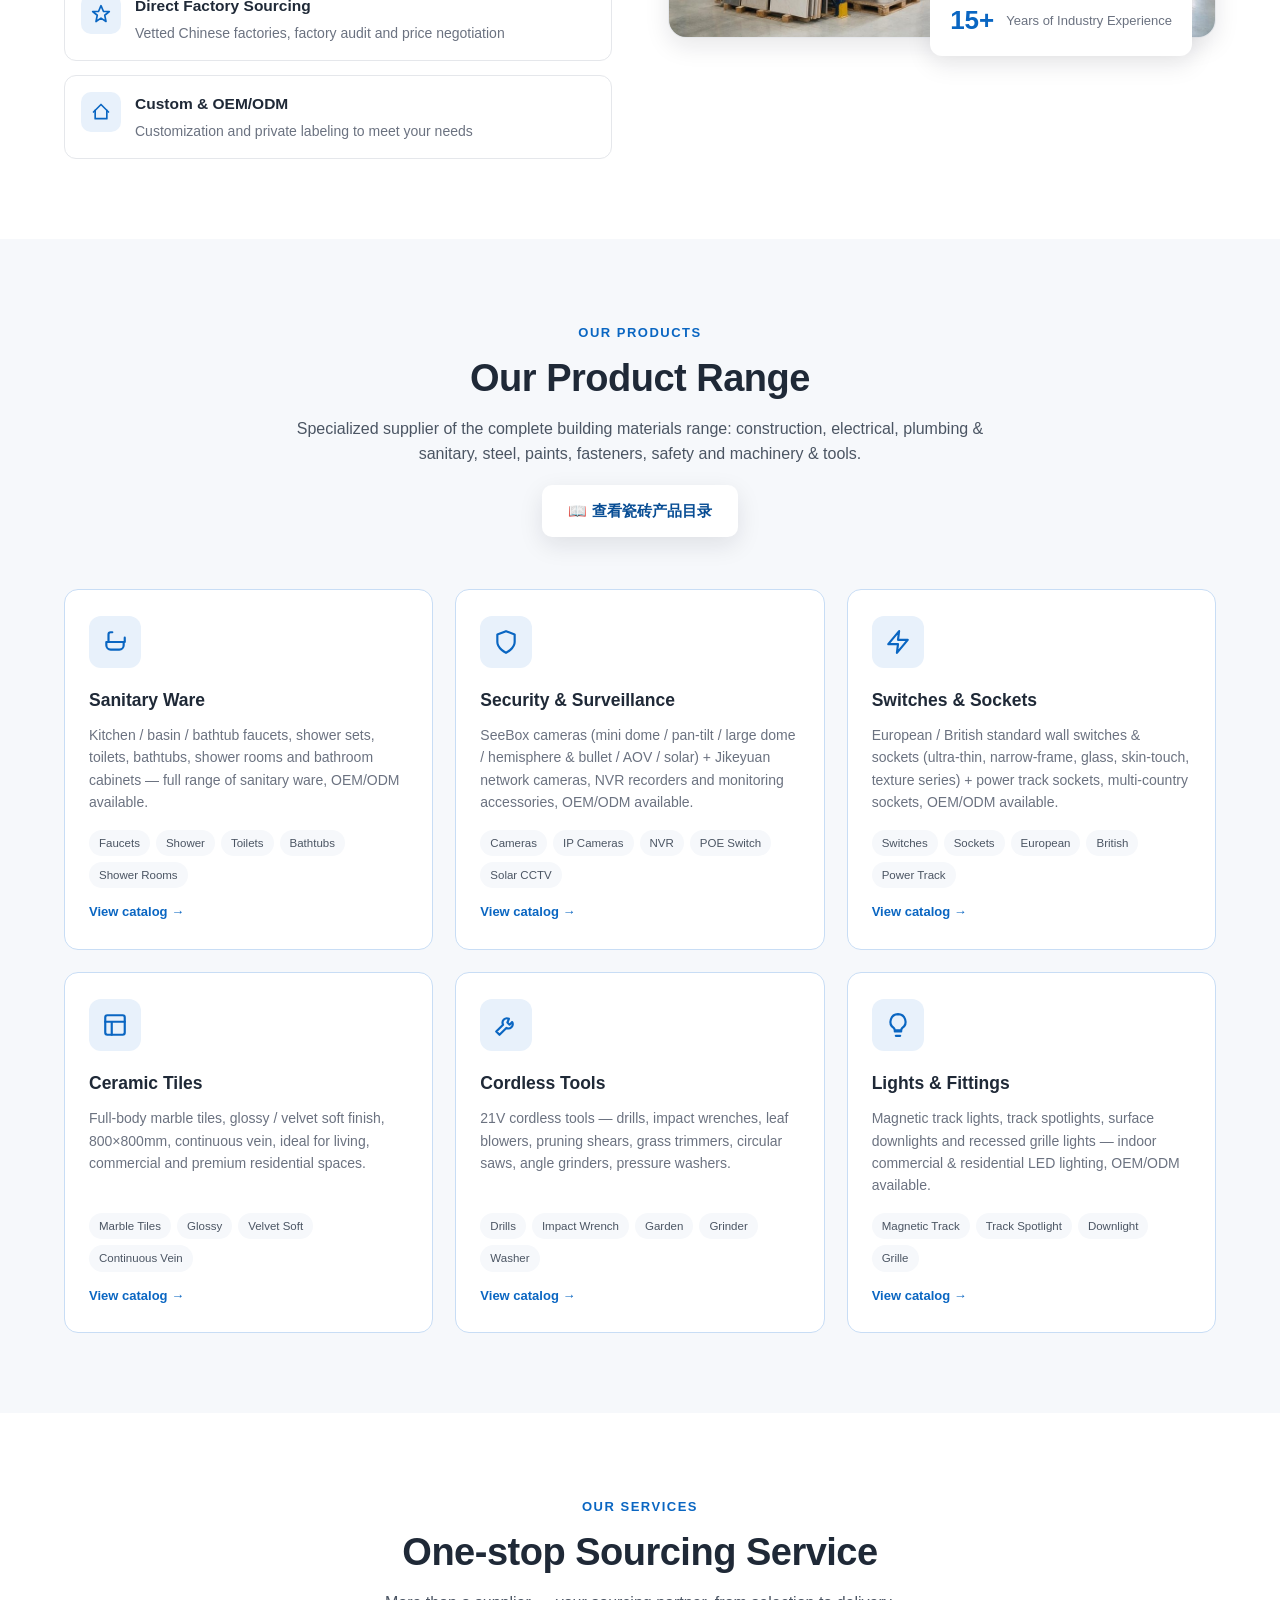
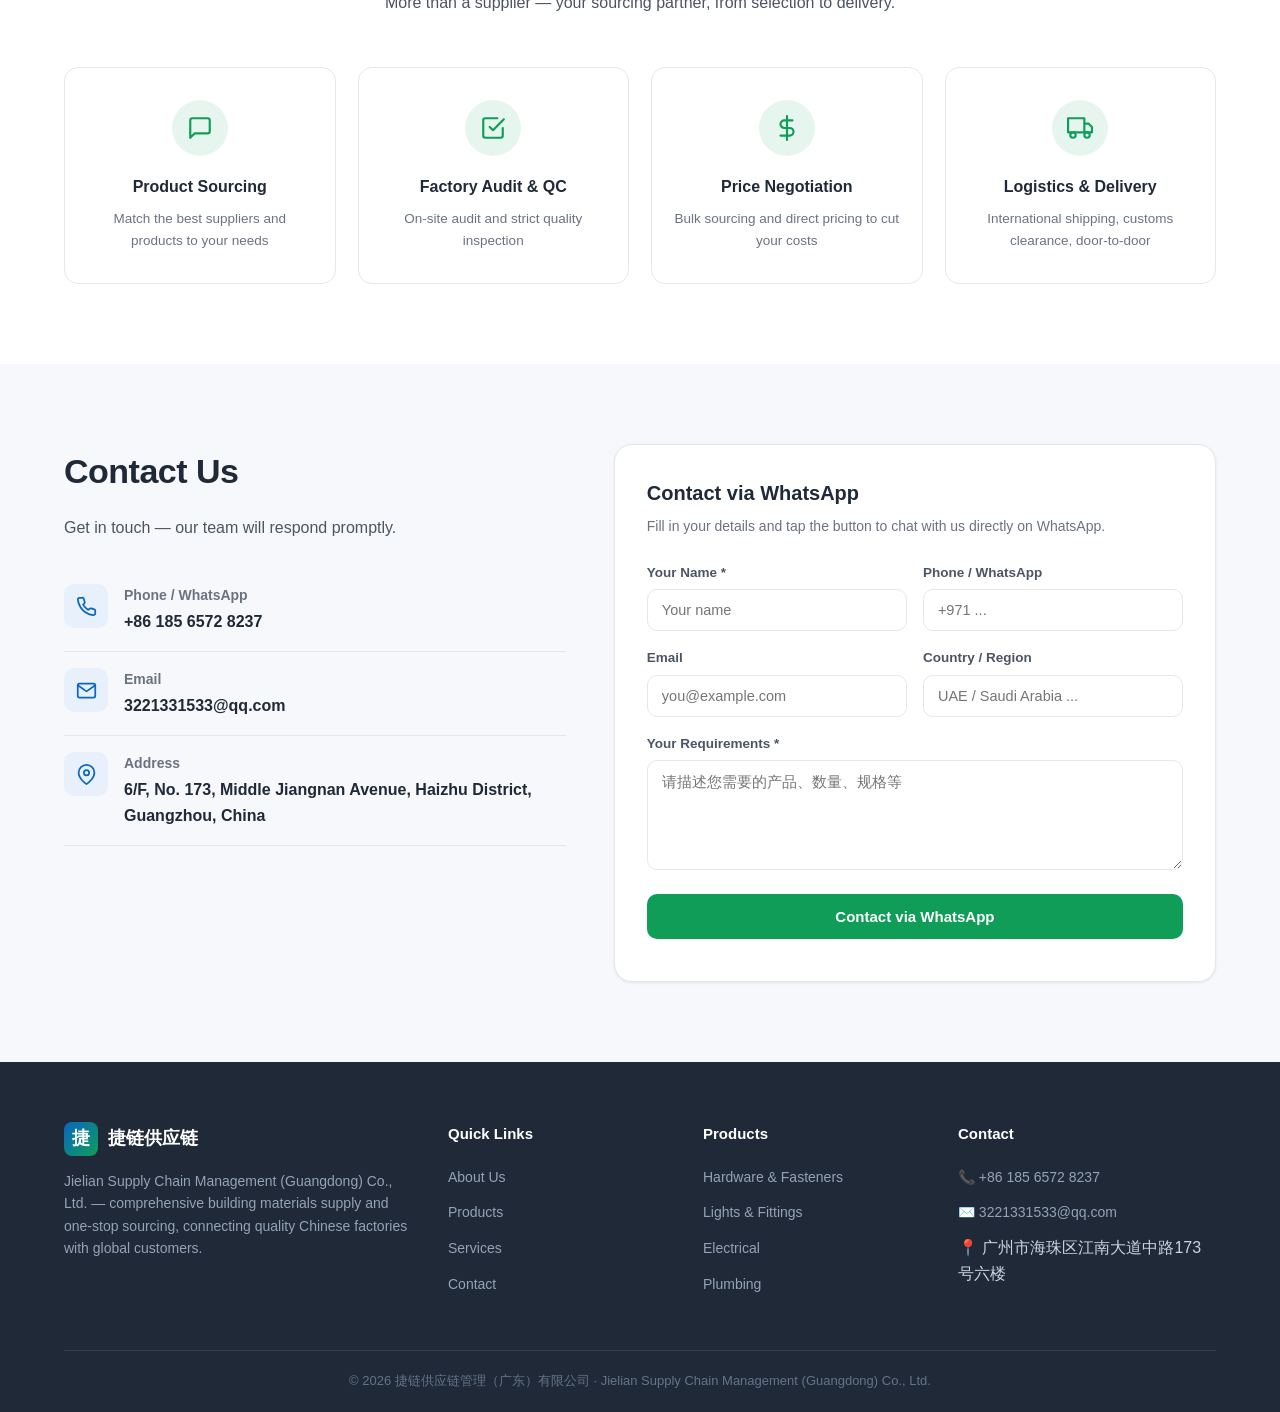
==== commit 46c40224: "新增开关插座目录：欧式(S-HIMAI B1/B2/B5+S5/S6) + 英式(T5/F10/L10/T8/T9) + 轨道插座(CANMR)，并更新导航/sitemap" ====
--- a/index.html
+++ b/index.html
@@ -81,6 +81,7 @@
         <a href="lights-catalog.html" data-lang="nav_lights">灯具照明</a>
         <a href="sanitary-catalog.html" data-lang="nav_sanitary">卫浴洁具</a>
         <a href="security-catalog.html" data-lang="nav_security">安防监控</a>
+        <a href="electrical-catalog.html" data-lang="nav_electrical">开关插座</a>
         <a href="#services" data-lang="nav_services">服务</a>
         <a href="#contact" data-lang="nav_contact">联系我们</a>
         <div class="lang-switch">
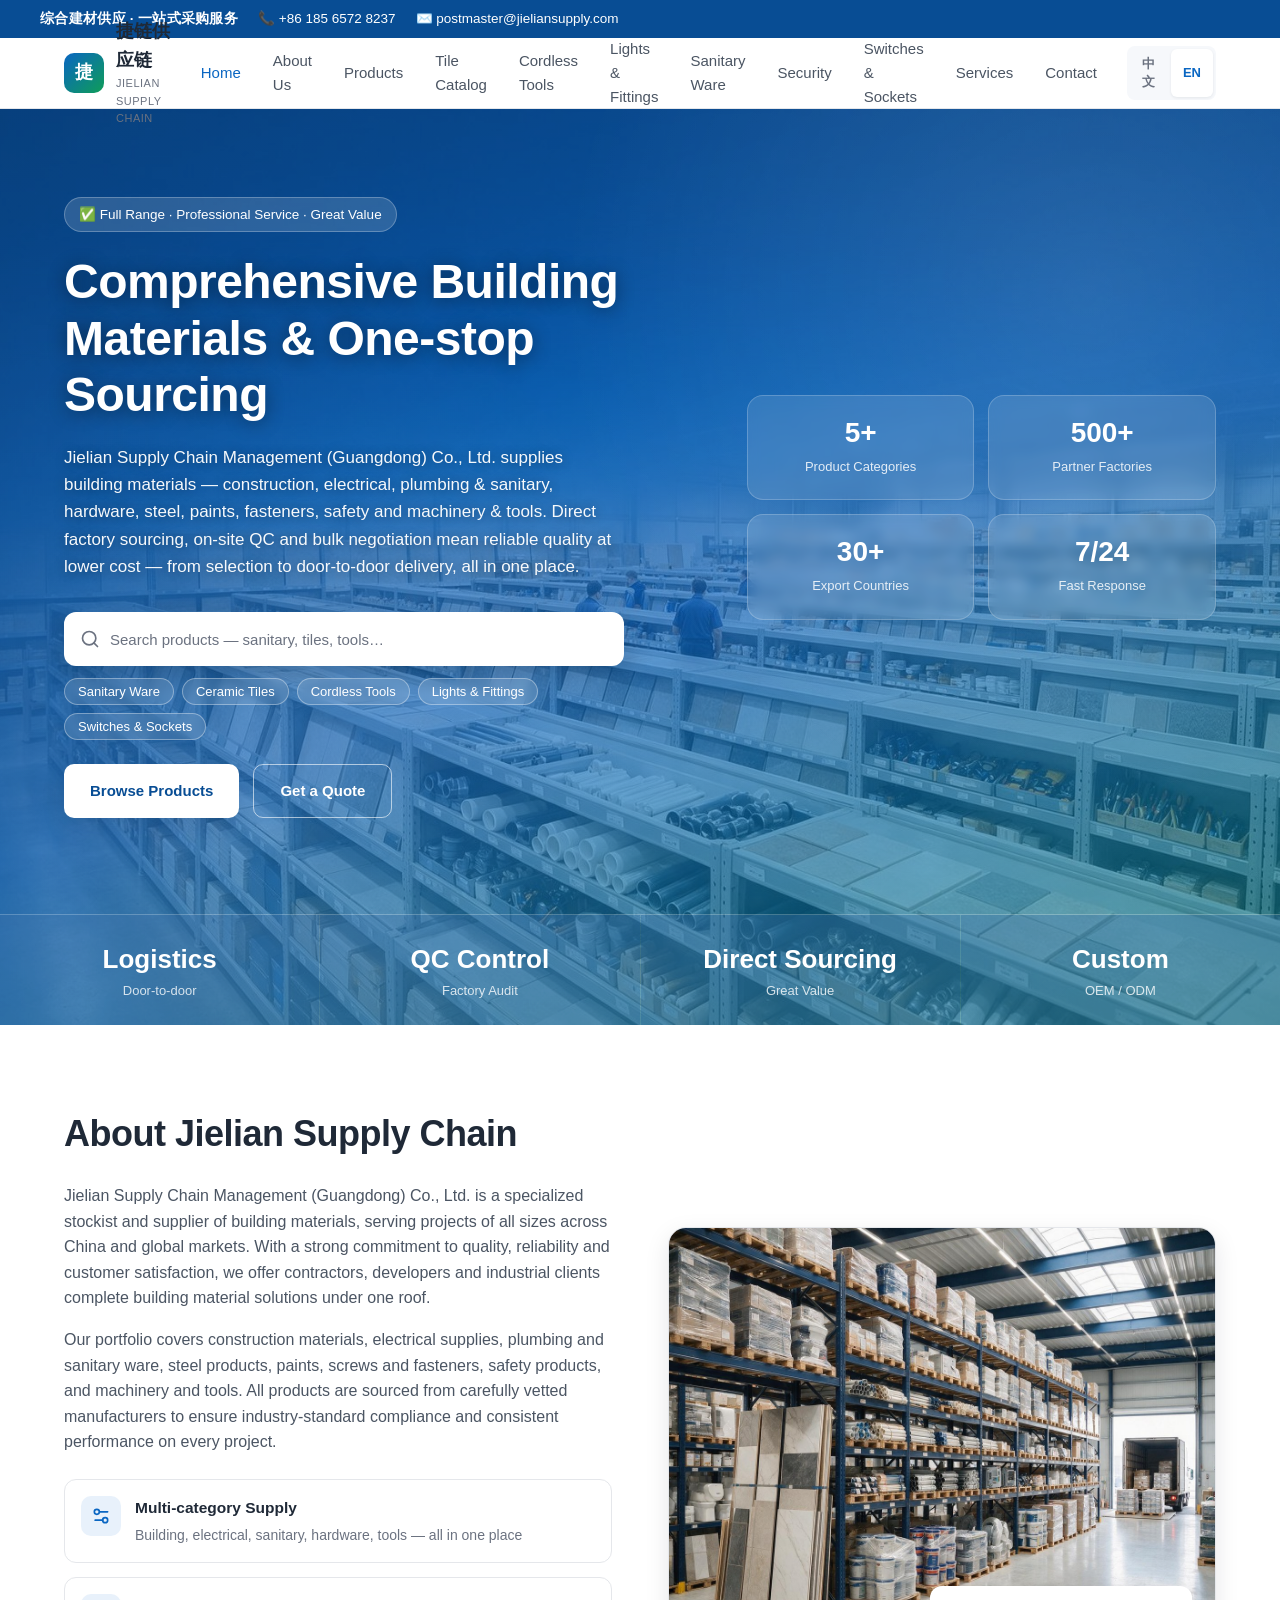
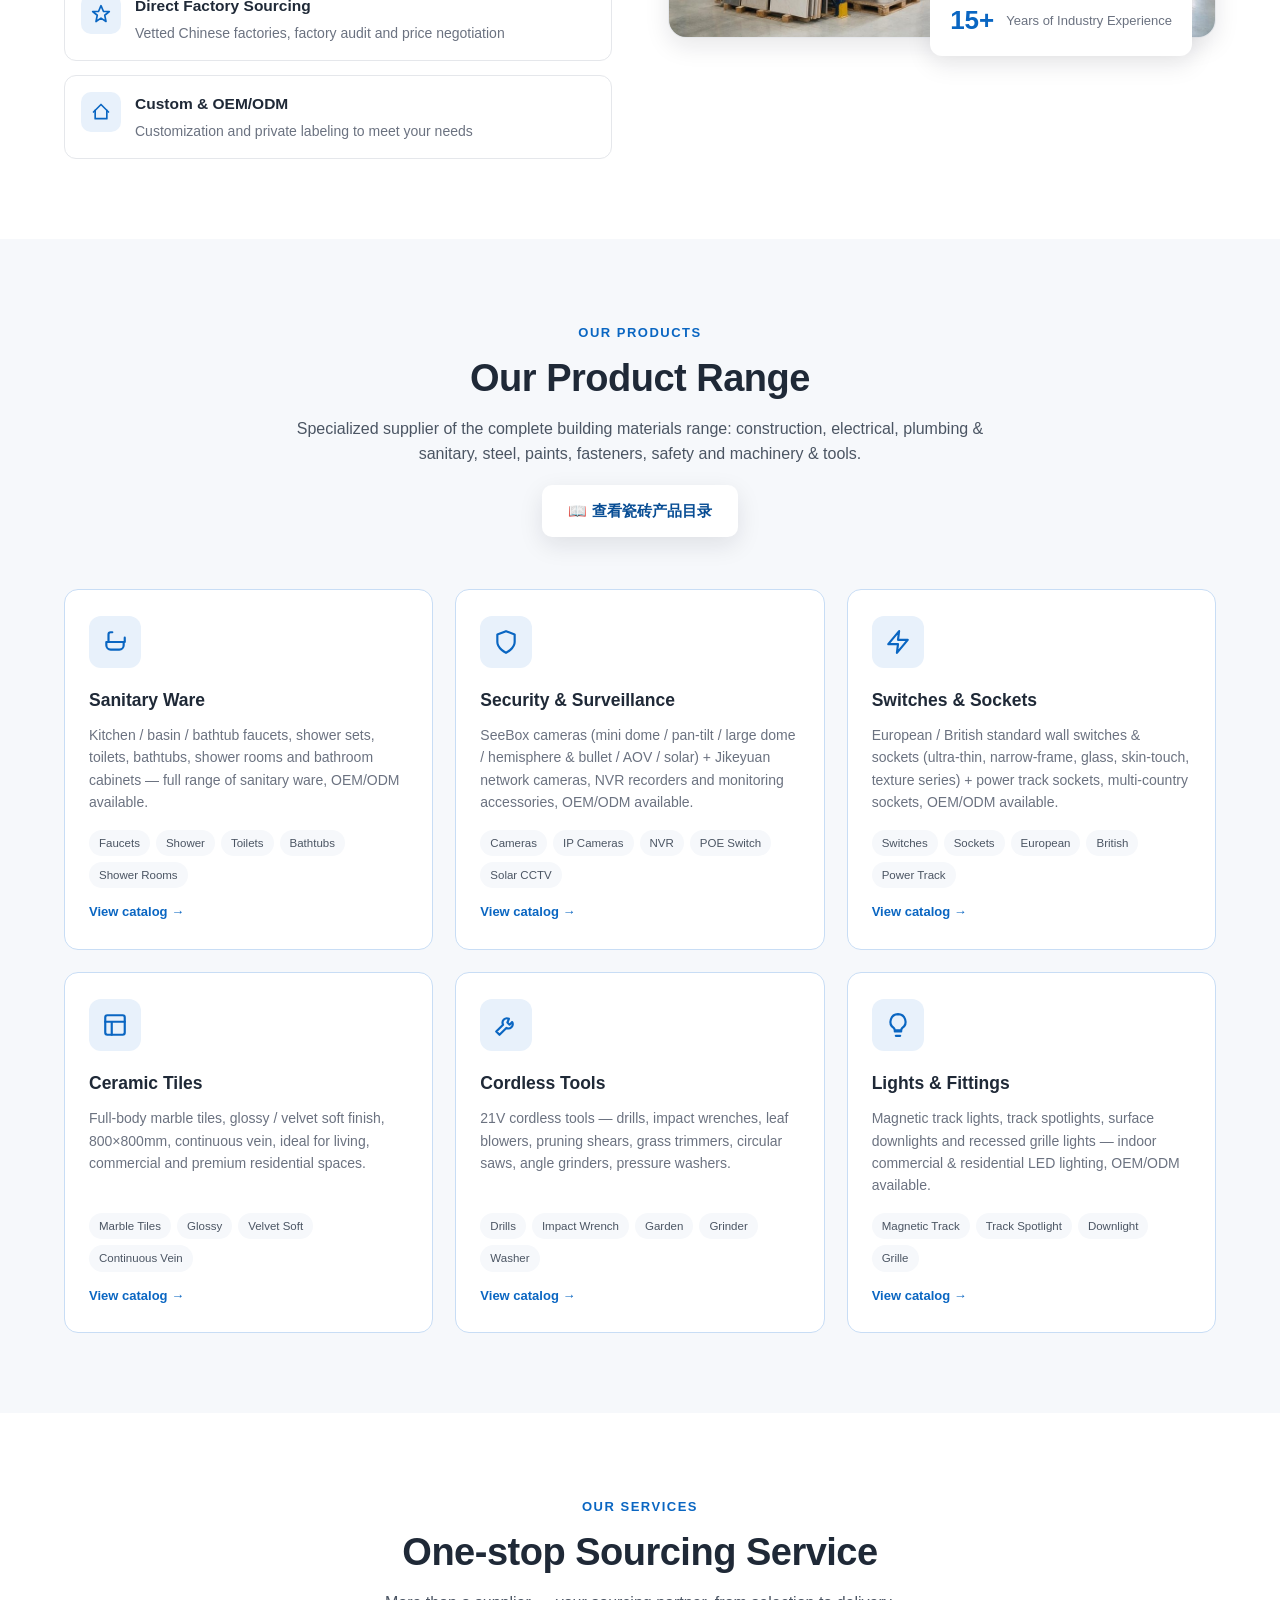
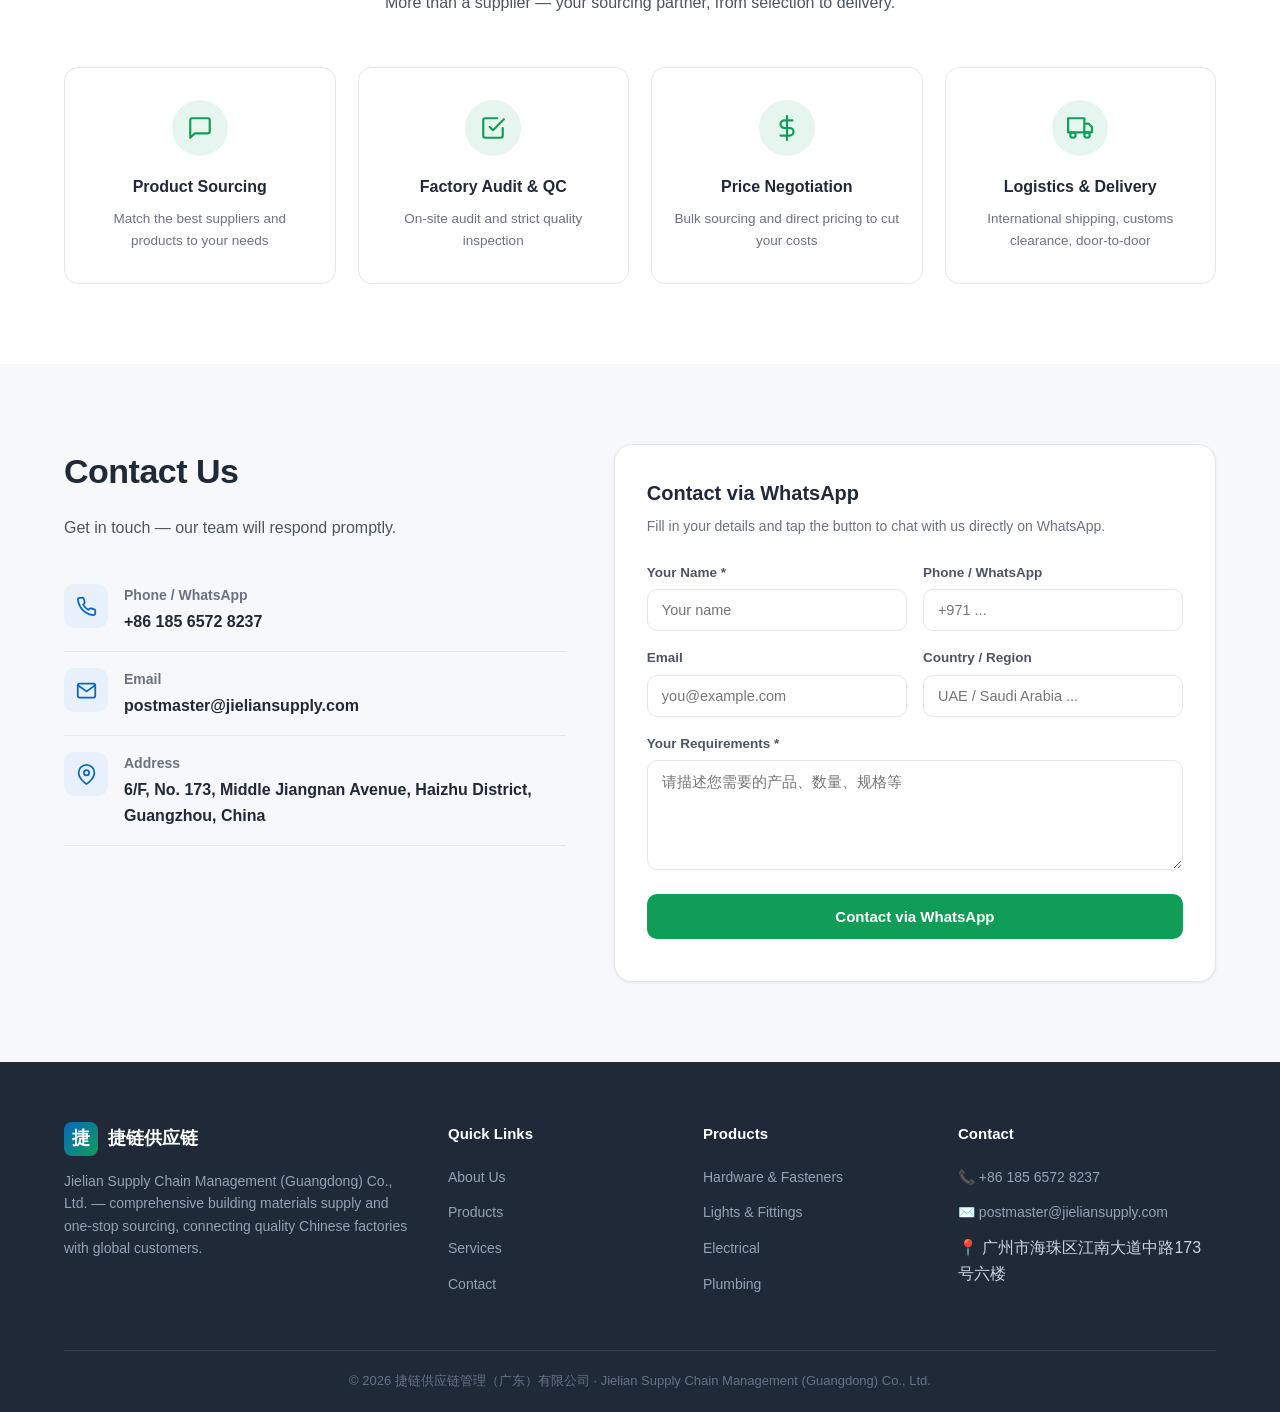
==== commit 6823398b: "fix: 邮箱更新为 postmaster@jieliansupply.com" ====
--- a/index.html
+++ b/index.html
@@ -1,8 +1,10 @@
-<!DOCTYPE html>
+﻿<!DOCTYPE html>
 <html lang="zh-CN">
 <head>
   <meta charset="UTF-8">
-  <meta name="viewport" content="width=device-width, initial-scale=1.0">
+  <meta name="viewport" content="width=device-width, initial-scale=1.0, viewport-fit=cover">
+  <meta name="theme-color" content="#0a66c2">
+  <meta name="format-detection" content="telephone=no">
   <title>捷链供应链管理（广东）有限公司 - Jielian Supply Chain Management</title>
   <meta name="description" content="捷链供应链管理（广东）有限公司 — 综合建材供应与一站式采购服务。专业供应建筑、电气、水暖卫浴、五金、钢材、油漆、紧固件、安全与机械工具等全品类建材，连接中国优质工厂与全球客户。">
   <meta name="keywords" content="building materials supplier, 建材供应, sanitary ware, 卫浴洁具, hardware fasteners, 五金紧固件, cables wires, 电缆电线, electrical distribution, 配电开关, one-stop sourcing China, 一站式采购, OEM ODM, Jielian Supply Chain">
@@ -34,7 +36,7 @@
     "name": "Jielian Supply Chain Management (Guangdong) Co., Ltd.",
     "alternateName": "捷链供应链管理（广东）有限公司",
     "url": "https://www.jieliansupply.com/",
-    "email": "3221331533@qq.com",
+    "email": "postmaster@jieliansupply.com",
     "telephone": "+86-185-6572-8237",
     "address": {
       "@type": "PostalAddress",
@@ -56,7 +58,7 @@
       <div class="contact-group">
         <span class="tagline">综合建材供应 · 一站式采购服务</span>
         <a href="tel:+8618565728237">📞 +86 185 6572 8237</a>
-        <a data-mail="MzIyMTMzMTUzM0BxcS5jb20=">✉️</a>
+        <a data-mail="cG9zdG1hc3RlckBqaWVsaWFuc3VwcGx5LmNvbQ==">✉️</a>
       </div>
 
     </div>
@@ -247,7 +249,7 @@
           <span class="ic"><svg viewBox="0 0 24 24" fill="none" stroke="currentColor" stroke-width="2" stroke-linecap="round" stroke-linejoin="round"><rect x="2" y="4" width="20" height="16" rx="2"/><path d="M22 6l-10 7L2 6"/></svg></span>
           <div>
             <h4 data-lang="ct_email">邮箱</h4>
-            <div class="v"><a data-mail="MzIyMTMzMTUzM0BxcS5jb20="></a></div>
+            <div class="v"><a data-mail="cG9zdG1hc3RlckBqaWVsaWFuc3VwcGx5LmNvbQ=="></a></div>
           </div>
         </div>
         <div class="contact-item">
@@ -323,7 +325,7 @@
           <h4 data-lang="foot_contact">联系方式</h4>
           <ul class="footer-links">
             <li><a href="tel:+8618565728237">📞 +86 185 6572 8237</a></li>
-            <li><a data-mail="MzIyMTMzMTUzM0BxcS5jb20=">✉️</a></li>
+            <li><a data-mail="cG9zdG1hc3RlckBqaWVsaWFuc3VwcGx5LmNvbQ==">✉️</a></li>
             <li>📍 广州市海珠区江南大道中路173号六楼</li>
           </ul>
         </div>
--- a/css/styles.css
+++ b/css/styles.css
@@ -751,9 +751,11 @@
     gap: 4px;
     display: none;
     box-shadow: var(--shadow-md);
+    max-height: calc(100vh - 70px);
+    overflow-y: auto;
   }
   .nav-links.open { display: flex; }
-  .nav-links a { width: 100%; }
+  .nav-links a { width: 100%; padding: 12px 14px; }
   .nav-toggle { display: flex; }
   .lang-switch { margin-left: auto; }
   .cat-grid { grid-template-columns: 1fr; }
@@ -762,4 +764,55 @@
   .hero-stats { grid-template-columns: 1fr 1fr; }
   .footer-grid { grid-template-columns: 1fr; }
   .topbar .tagline { display: none; }
-}
+  .topbar .contact-group { gap: 12px; font-size: 12.5px; }
+
+  /* Hero 移动端压缩，首屏信息更紧凑 */
+  .hero-inner { padding: 48px 20px 56px; gap: 28px; }
+  .hero h1 { font-size: clamp(26px, 8vw, 34px); }
+  .hero p.lead { font-size: 15.5px; line-height: 1.65; }
+  .hero-badge { font-size: 12.5px; }
+  .hero-visual { grid-template-columns: 1fr 1fr; gap: 10px; max-width: 100%; }
+  .hero-card { padding: 16px 12px; }
+  .hero-card .num { font-size: 22px; }
+  .hero-stat { padding: 16px 10px; }
+  .hero-stat .num { font-size: 20px; }
+  .hero-stat .lbl { font-size: 12px; }
+
+  .section { padding: 56px 0; }
+  .section-head { margin-bottom: 36px; }
+  .about-grid { gap: 28px; }
+  .contact-form { padding: 24px 18px; }
+  .ps-input-wrap { height: 50px; }
+}
+
+@media (max-width: 380px) {
+  .container { padding: 0 16px; }
+  .topbar-inner { gap: 10px; }
+  .topbar .contact-group { flex-wrap: nowrap; overflow-x: auto; }
+  .hero-inner { padding: 40px 16px 48px; }
+  .hero-actions { gap: 10px; }
+  .btn { padding: 12px 20px; font-size: 14px; }
+}
+
+/* ==========================================================================
+   移动端触控与可访问性优化
+   ========================================================================== */
+/* 输入框字号 ≥16px，避免 iOS Safari 聚焦时自动缩放页面 */
+@media (max-width: 680px) {
+  .form-group input,
+  .form-group textarea,
+  .form-group select,
+  .ps-input {
+    font-size: 16px;
+  }
+}
+
+/* 触控目标最小尺寸，提升点击体验 */
+@media (max-width: 680px) {
+  .nav-links a,
+  .cat-tabs a,
+  .footer-links a,
+  .btn {
+    min-height: 44px;
+  }
+}
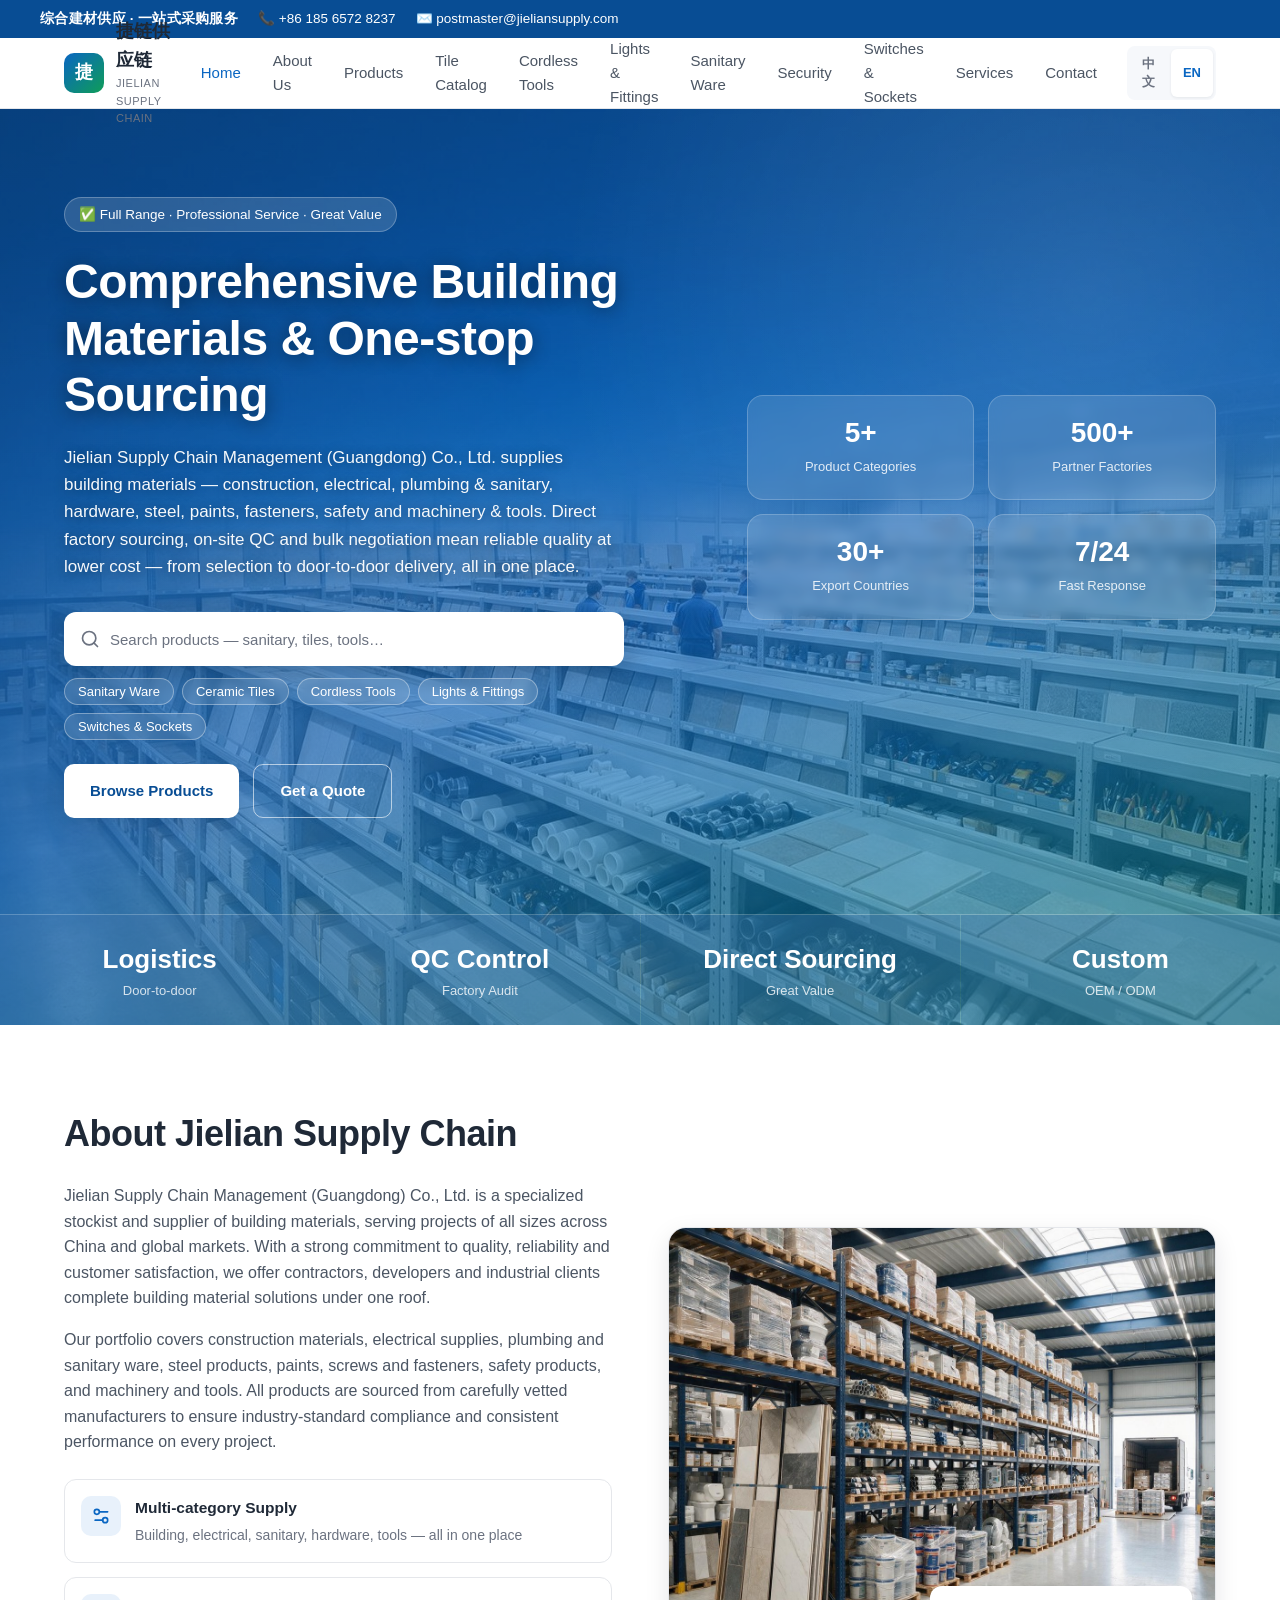
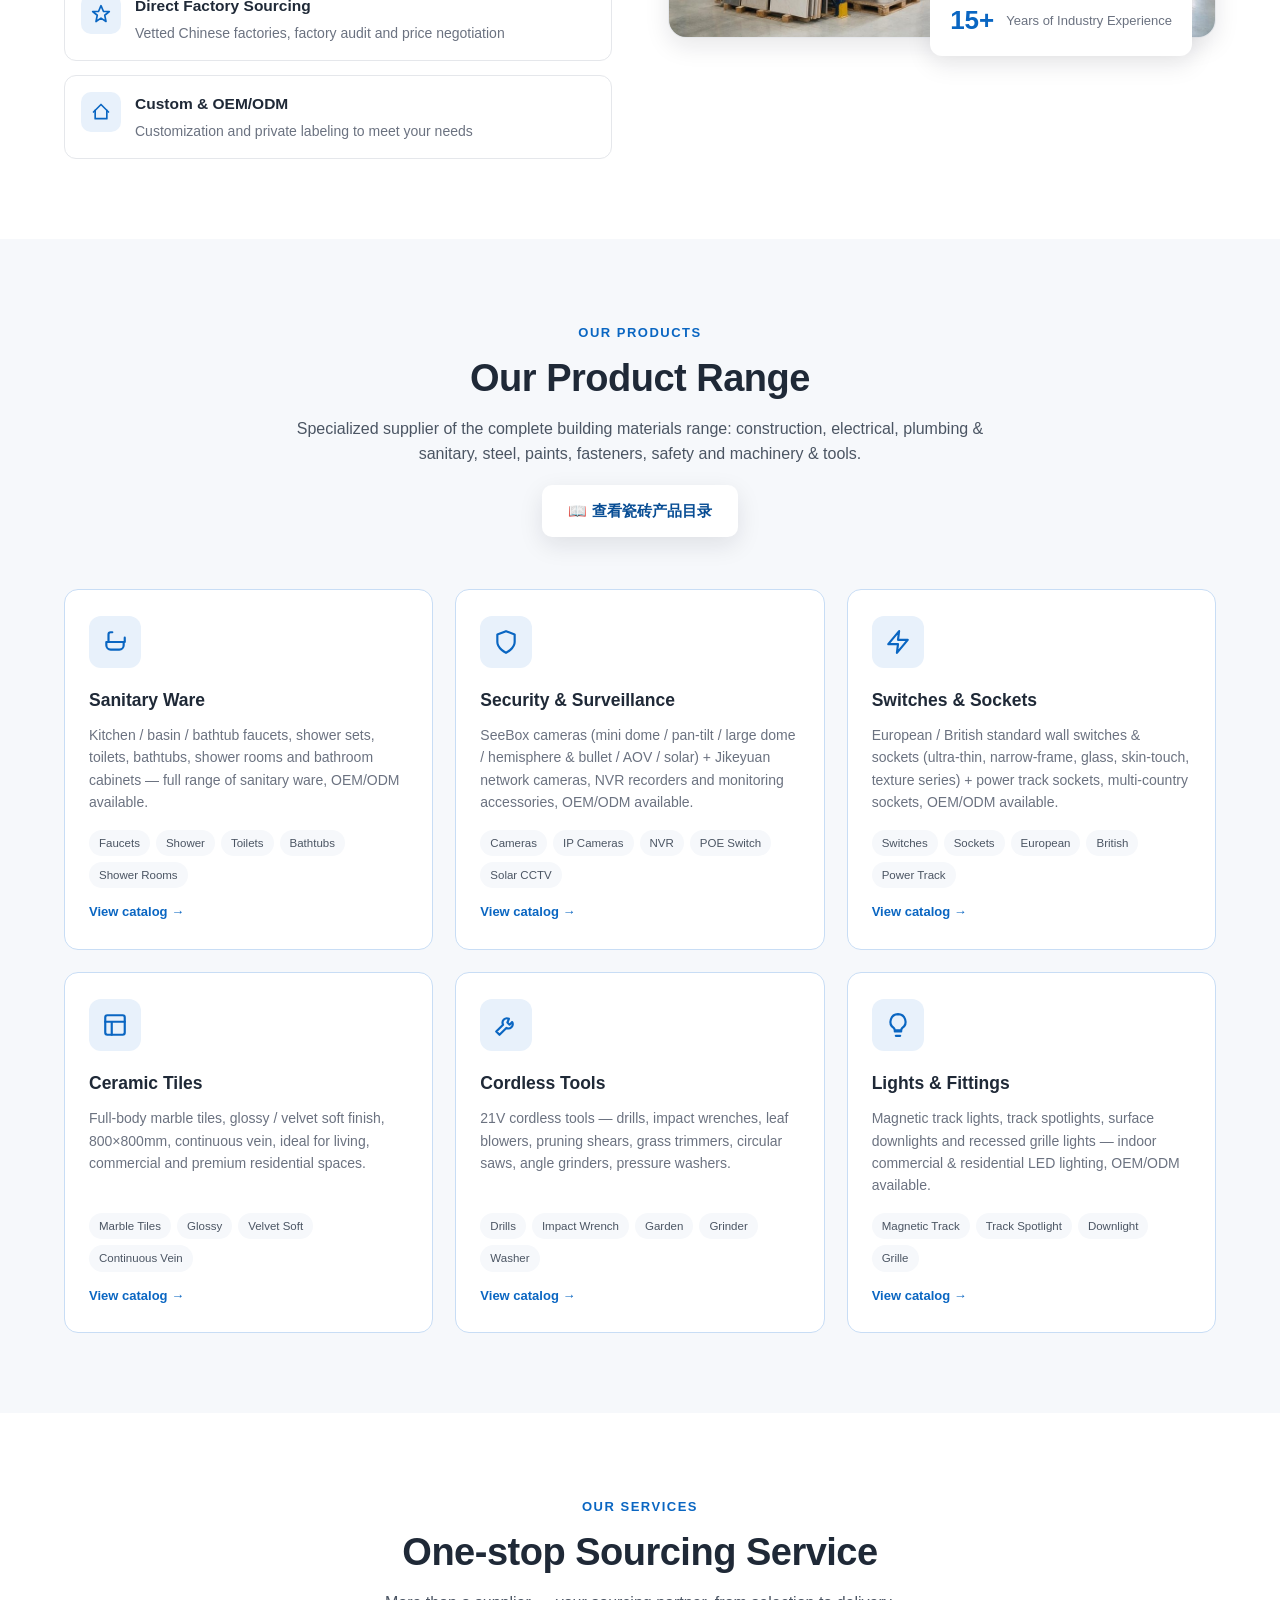
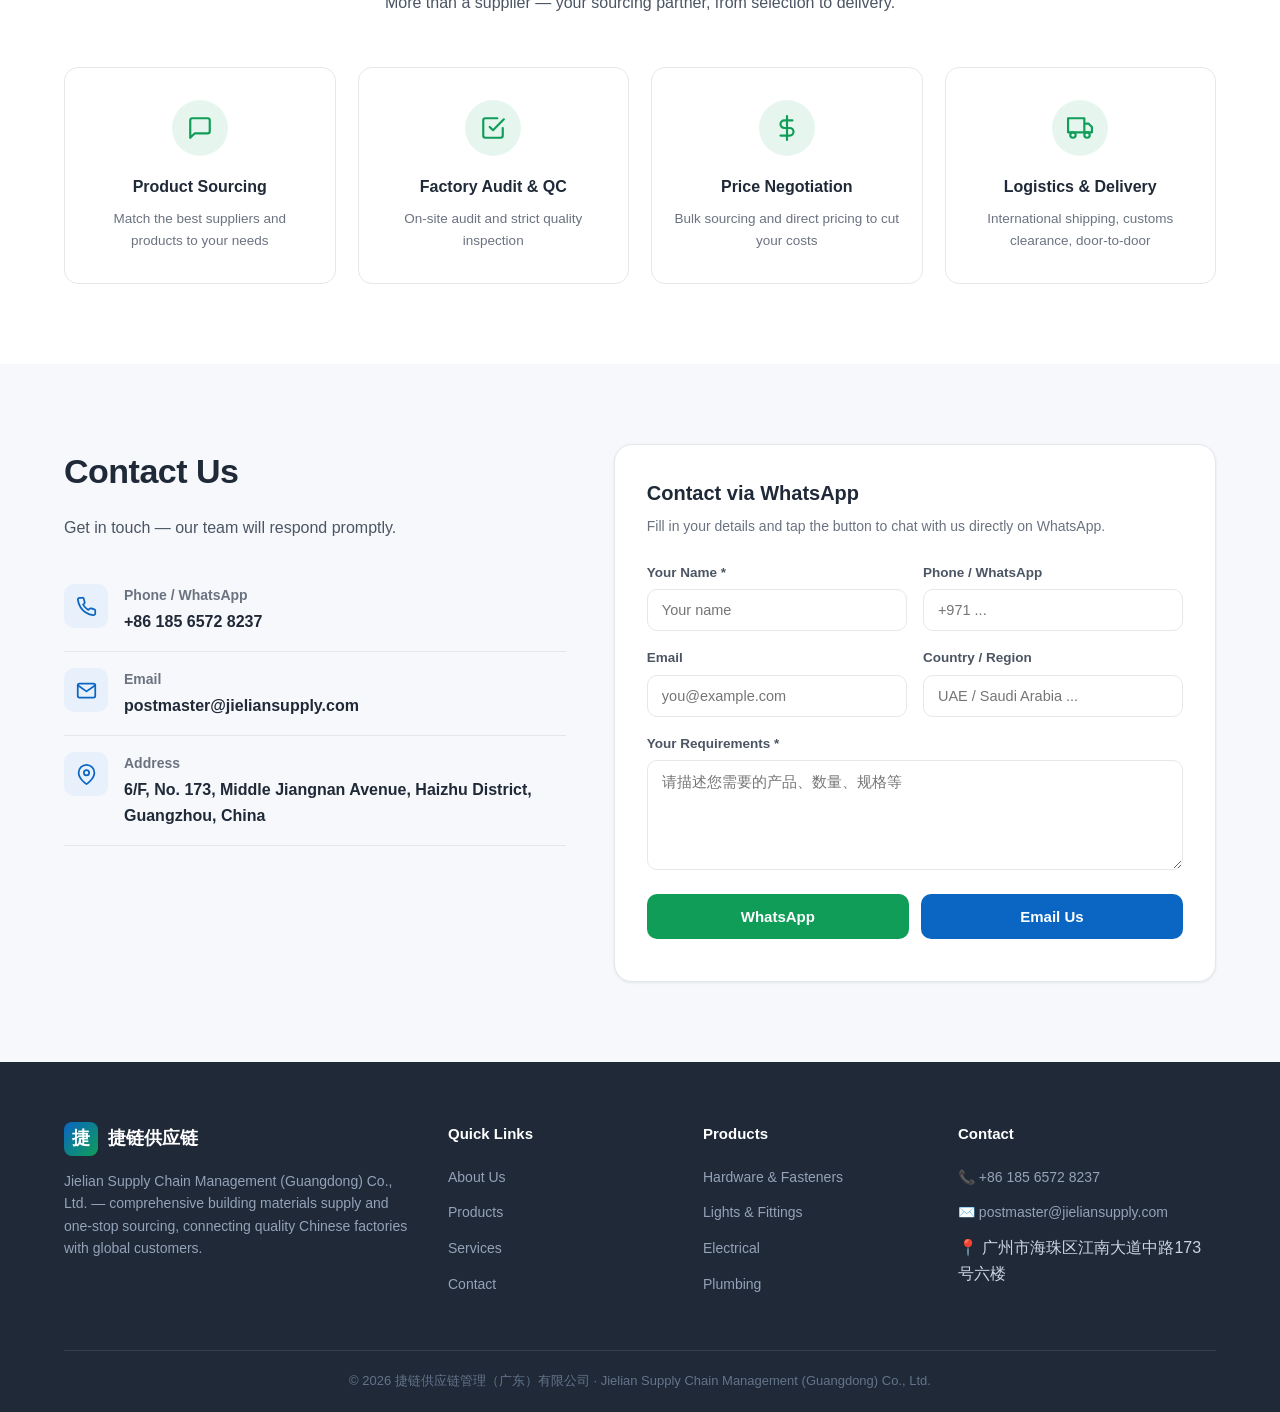
==== commit bfd6a543: "feat: 联系表单支持邮箱/WhatsApp双通道提交" ====
--- a/index.html
+++ b/index.html
@@ -288,7 +288,10 @@
             <label for="message" data-lang="form_msg">需求描述 *</label>
             <textarea id="message" name="message" placeholder="请描述您需要的产品、数量、规格等" required></textarea>
           </div>
-          <button type="submit" class="btn btn-green" style="width:100%;justify-content:center;" data-lang="form_btn">WhatsApp 联系</button>
+          <div class="form-actions">
+            <button type="submit" class="btn btn-green" data-via="wa" data-lang="form_btn_wa">WhatsApp 联系</button>
+            <button type="submit" class="btn btn-blue" data-via="email" data-lang="form_btn_email">邮箱联系</button>
+          </div>
           <p class="form-note" id="formStatus" role="status" aria-live="polite"></p>
         </form>
       </div>
--- a/css/styles.css
+++ b/css/styles.css
@@ -336,6 +336,8 @@
 .btn-ghost:hover { background: rgba(255,255,255,0.1); }
 .btn-green { background: var(--green); color: #fff; }
 .btn-green:hover { background: #0c8549; }
+.btn-blue { background: var(--blue); color: #fff; }
+.btn-blue:hover { background: var(--blue-dark); }
 
 .hero-visual {
   position: relative;
@@ -652,6 +654,8 @@
 }
 .form-group textarea { resize: vertical; min-height: 110px; }
 .form-note { font-size: 12.5px; color: var(--ink-faint); margin-top: 10px; }
+.form-actions { display: flex; gap: 12px; flex-wrap: wrap; }
+.form-actions .btn { flex: 1; justify-content: center; min-width: 160px; }
 
 /* ==========================================================================
    页脚
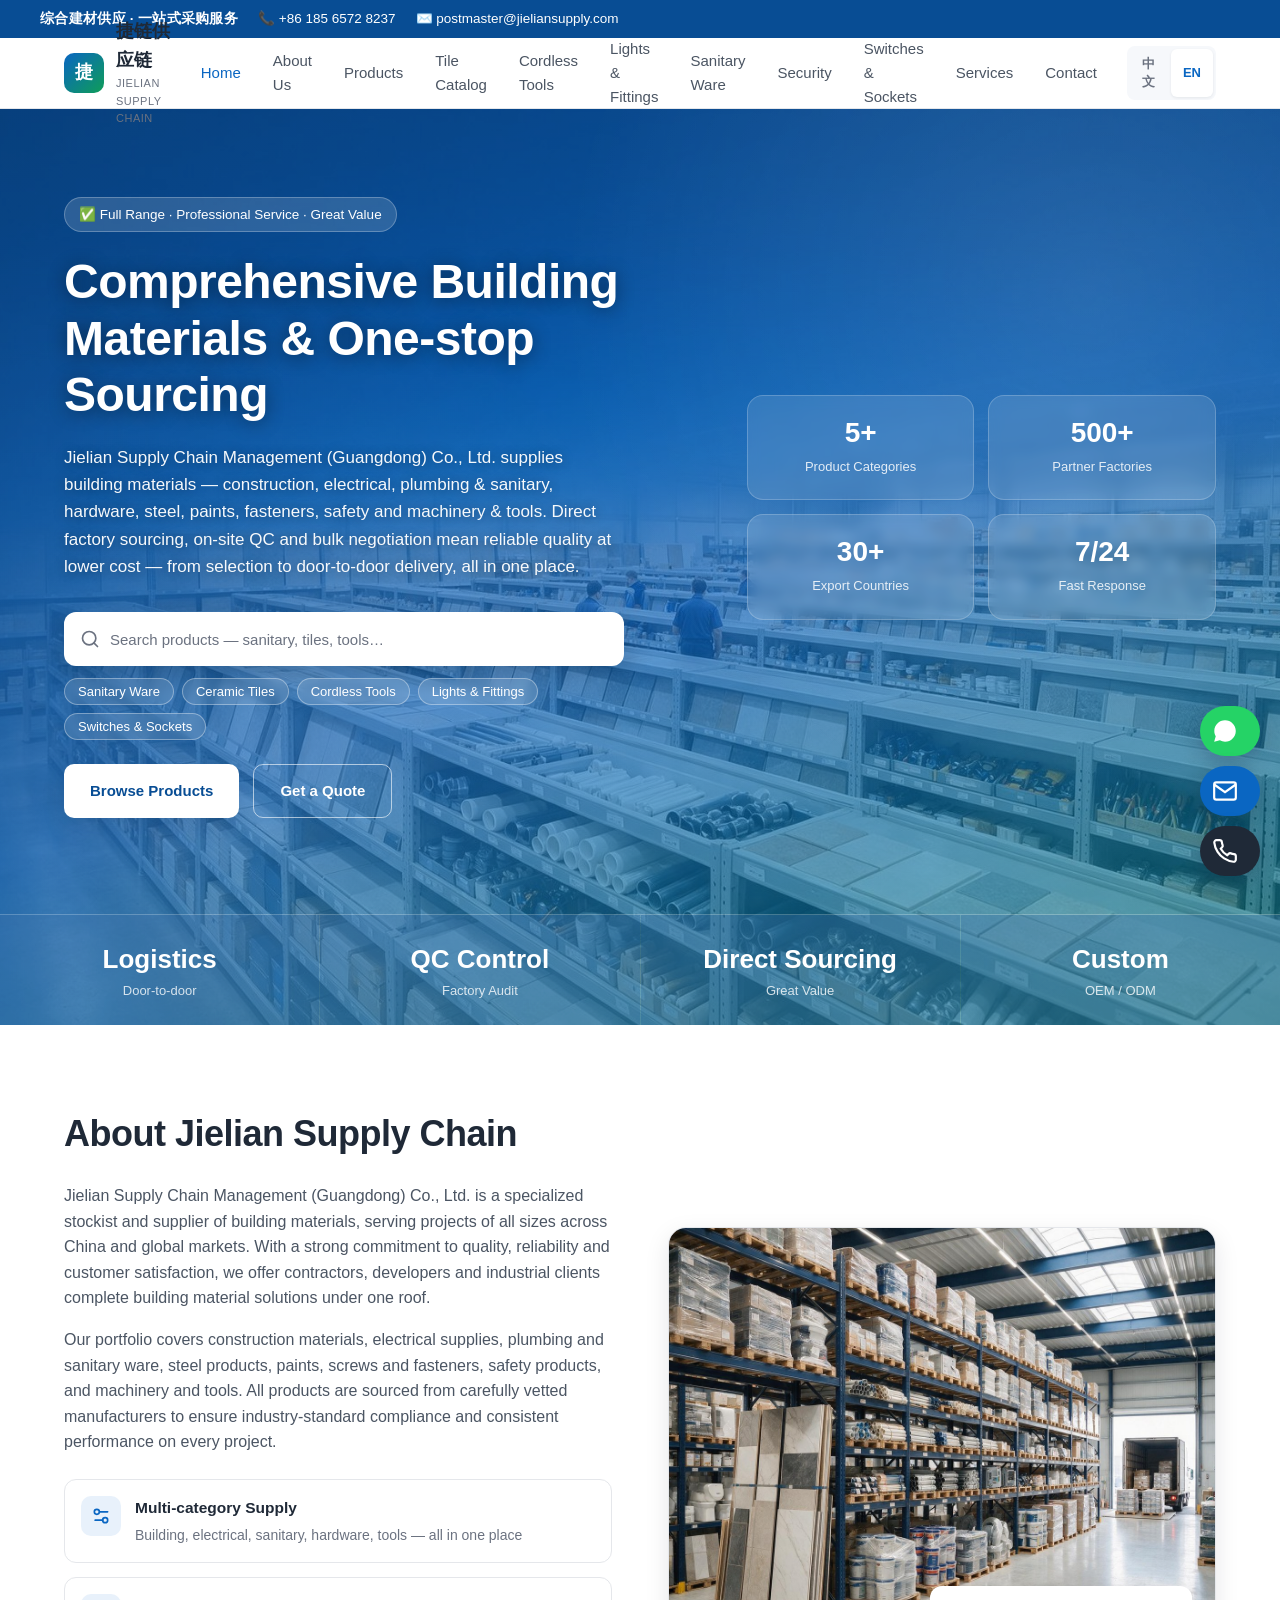
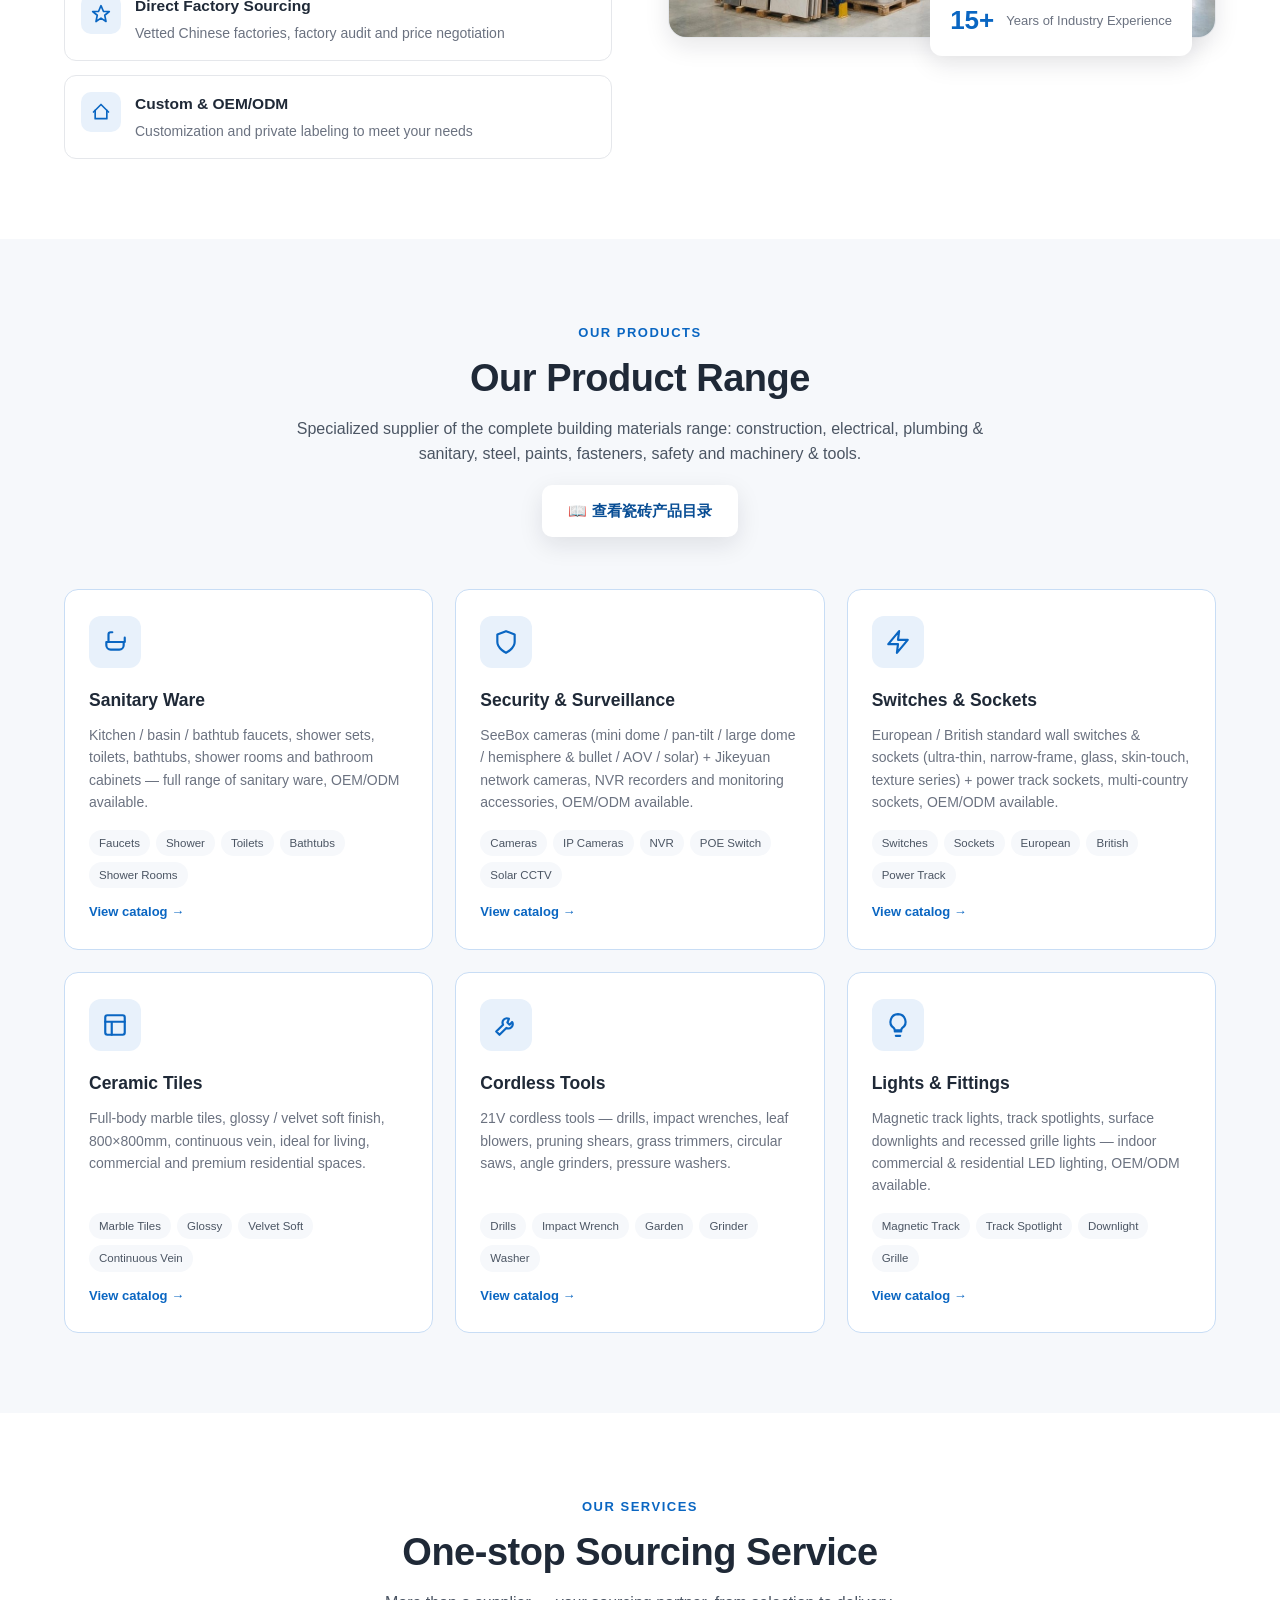
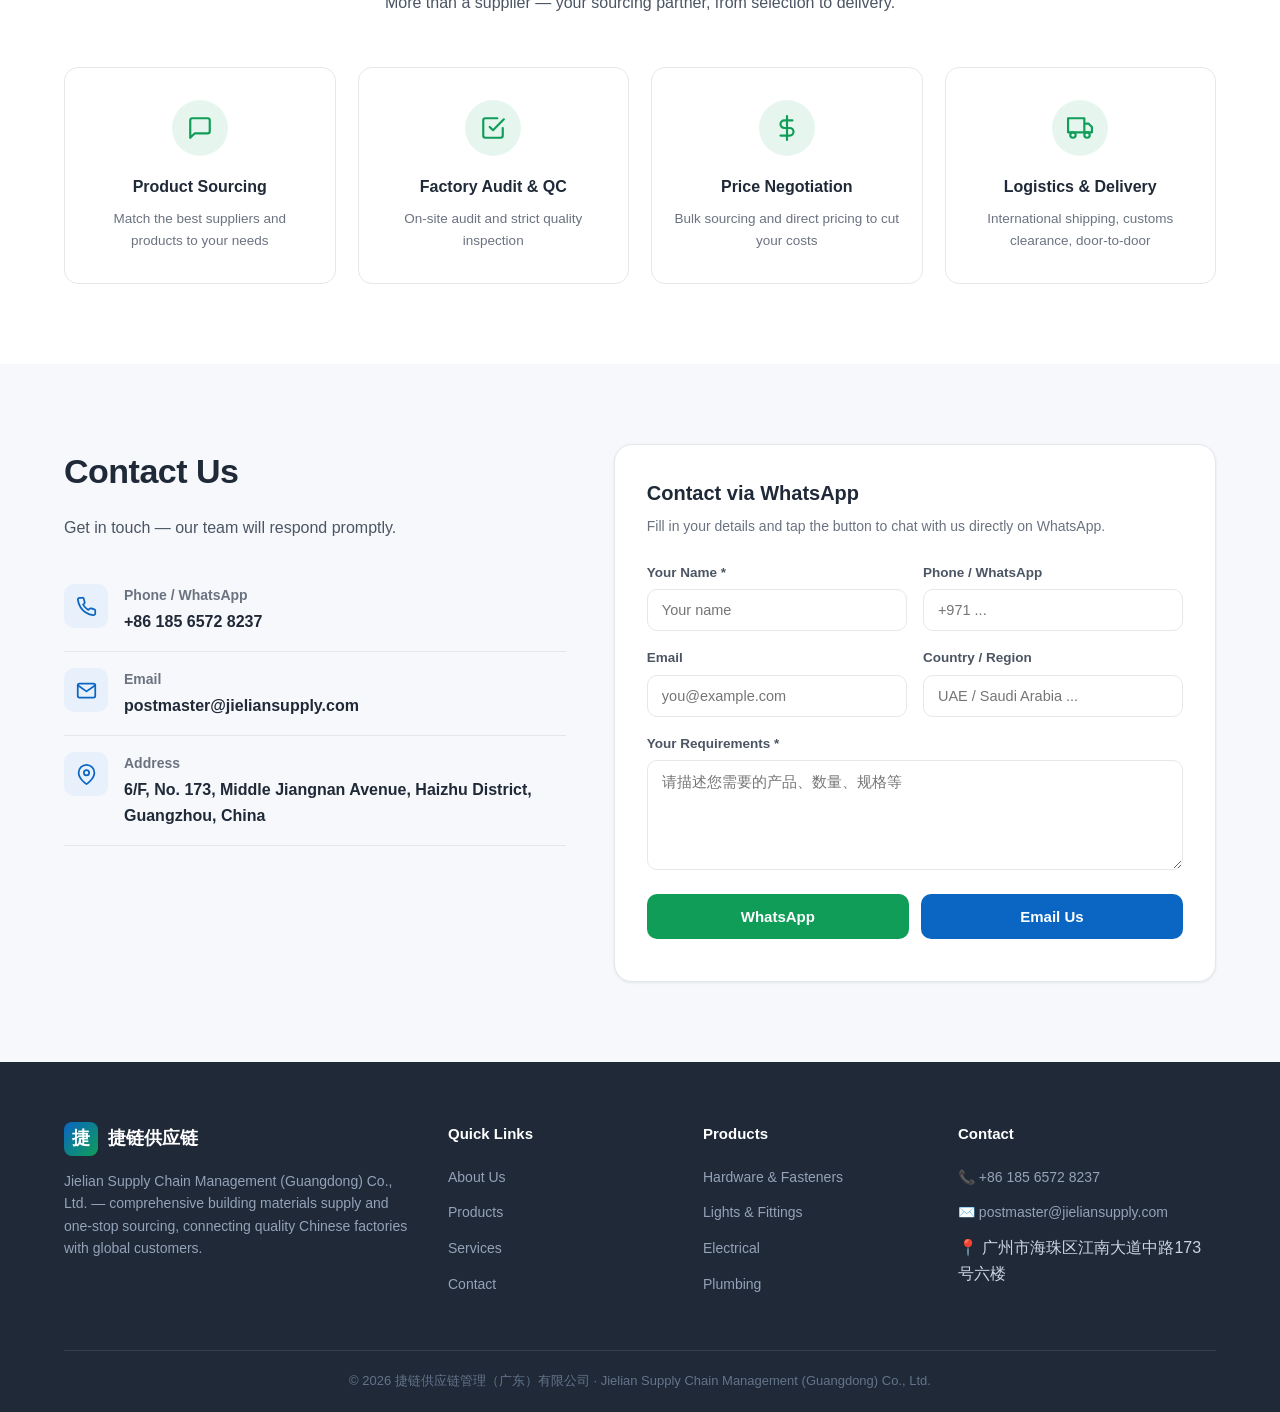
==== commit a881290d: "fix: 修复目录页邮箱死链接 + 全局浮动联系按钮（WhatsApp/邮箱/电话）" ====
--- a/index.html
+++ b/index.html
@@ -341,5 +341,6 @@
 
   <script src="js/data.js"></script>
   <script src="js/main.js"></script>
+  <script src="js/contact.js"></script>
 </body>
 </html>
--- a/css/styles.css
+++ b/css/styles.css
@@ -820,3 +820,66 @@
     min-height: 44px;
   }
 }
+
+/* ==========================================================================
+   浮动联系按钮（全局，手机端 + 电脑端）
+   ========================================================================== */
+.contact-fab {
+  position: fixed;
+  right: 20px;
+  bottom: 24px;
+  z-index: 9999;
+  display: flex;
+  flex-direction: column;
+  gap: 10px;
+  align-items: flex-end;
+}
+.contact-fab .fab-btn {
+  display: flex;
+  align-items: center;
+  gap: 10px;
+  text-decoration: none;
+  color: #fff;
+  border-radius: 50px;
+  padding: 12px;
+  box-shadow: 0 6px 20px rgba(16, 24, 40, 0.22);
+  transition: transform 0.15s ease, box-shadow 0.15s ease;
+  font-weight: 600;
+  font-size: 14px;
+  line-height: 1;
+}
+.contact-fab .fab-btn:hover {
+  transform: translateY(-2px);
+  box-shadow: 0 10px 28px rgba(16, 24, 40, 0.30);
+}
+.contact-fab .fab-label {
+  max-width: 0;
+  overflow: hidden;
+  white-space: nowrap;
+  transition: max-width 0.25s ease, opacity 0.25s ease;
+  opacity: 0;
+}
+.contact-fab .fab-btn:hover .fab-label,
+.contact-fab .fab-btn:focus-visible .fab-label {
+  max-width: 260px;
+  opacity: 1;
+  margin-right: 4px;
+}
+.contact-fab .fab-wa { background: #25d366; }
+.contact-fab .fab-wa:hover { background: #1eb959; }
+.contact-fab .fab-mail { background: #0a66c2; }
+.contact-fab .fab-mail:hover { background: #084d94; }
+.contact-fab .fab-tel { background: #1f2937; }
+.contact-fab .fab-tel:hover { background: #111827; }
+
+/* 手机端：并排一行，紧凑显示 */
+@media (max-width: 680px) {
+  .contact-fab {
+    right: 14px;
+    bottom: 16px;
+    flex-direction: row;
+    gap: 8px;
+  }
+  .contact-fab .fab-btn { padding: 12px; }
+  .contact-fab .fab-label { display: none; }
+}
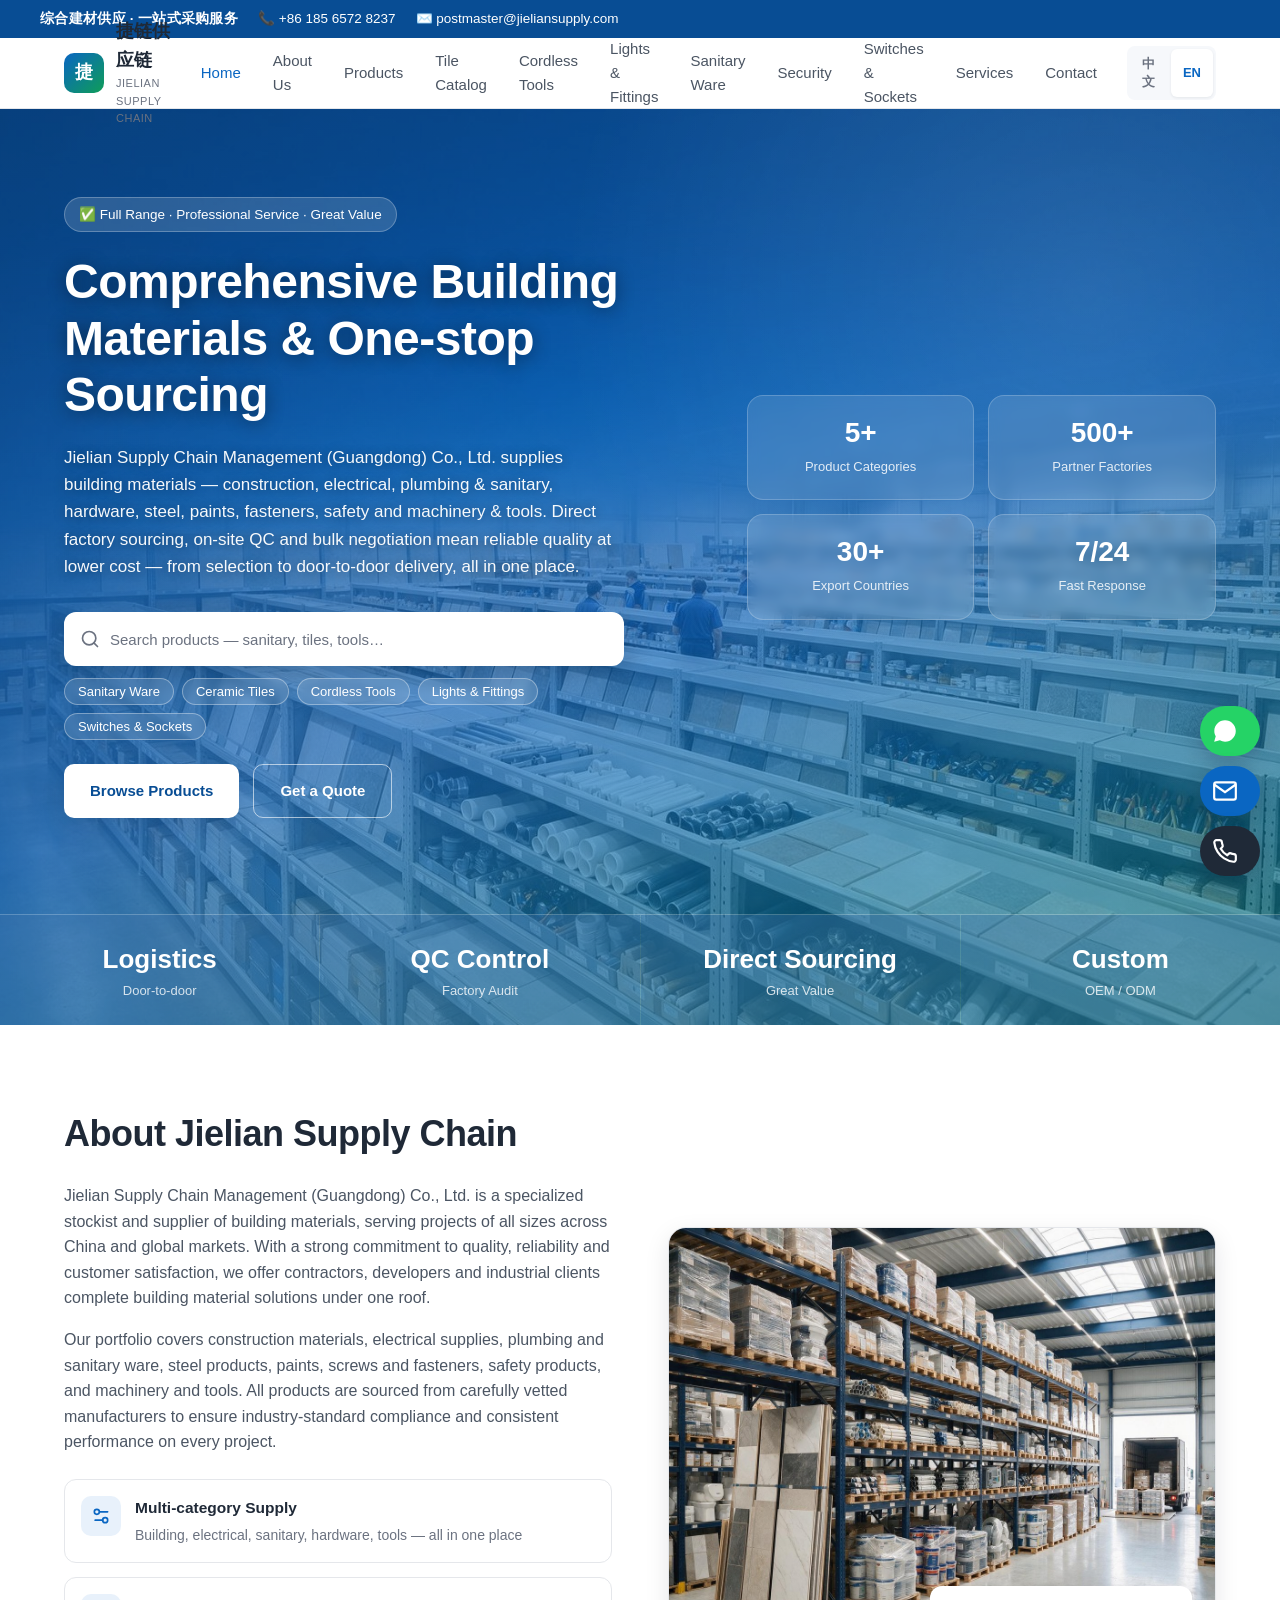
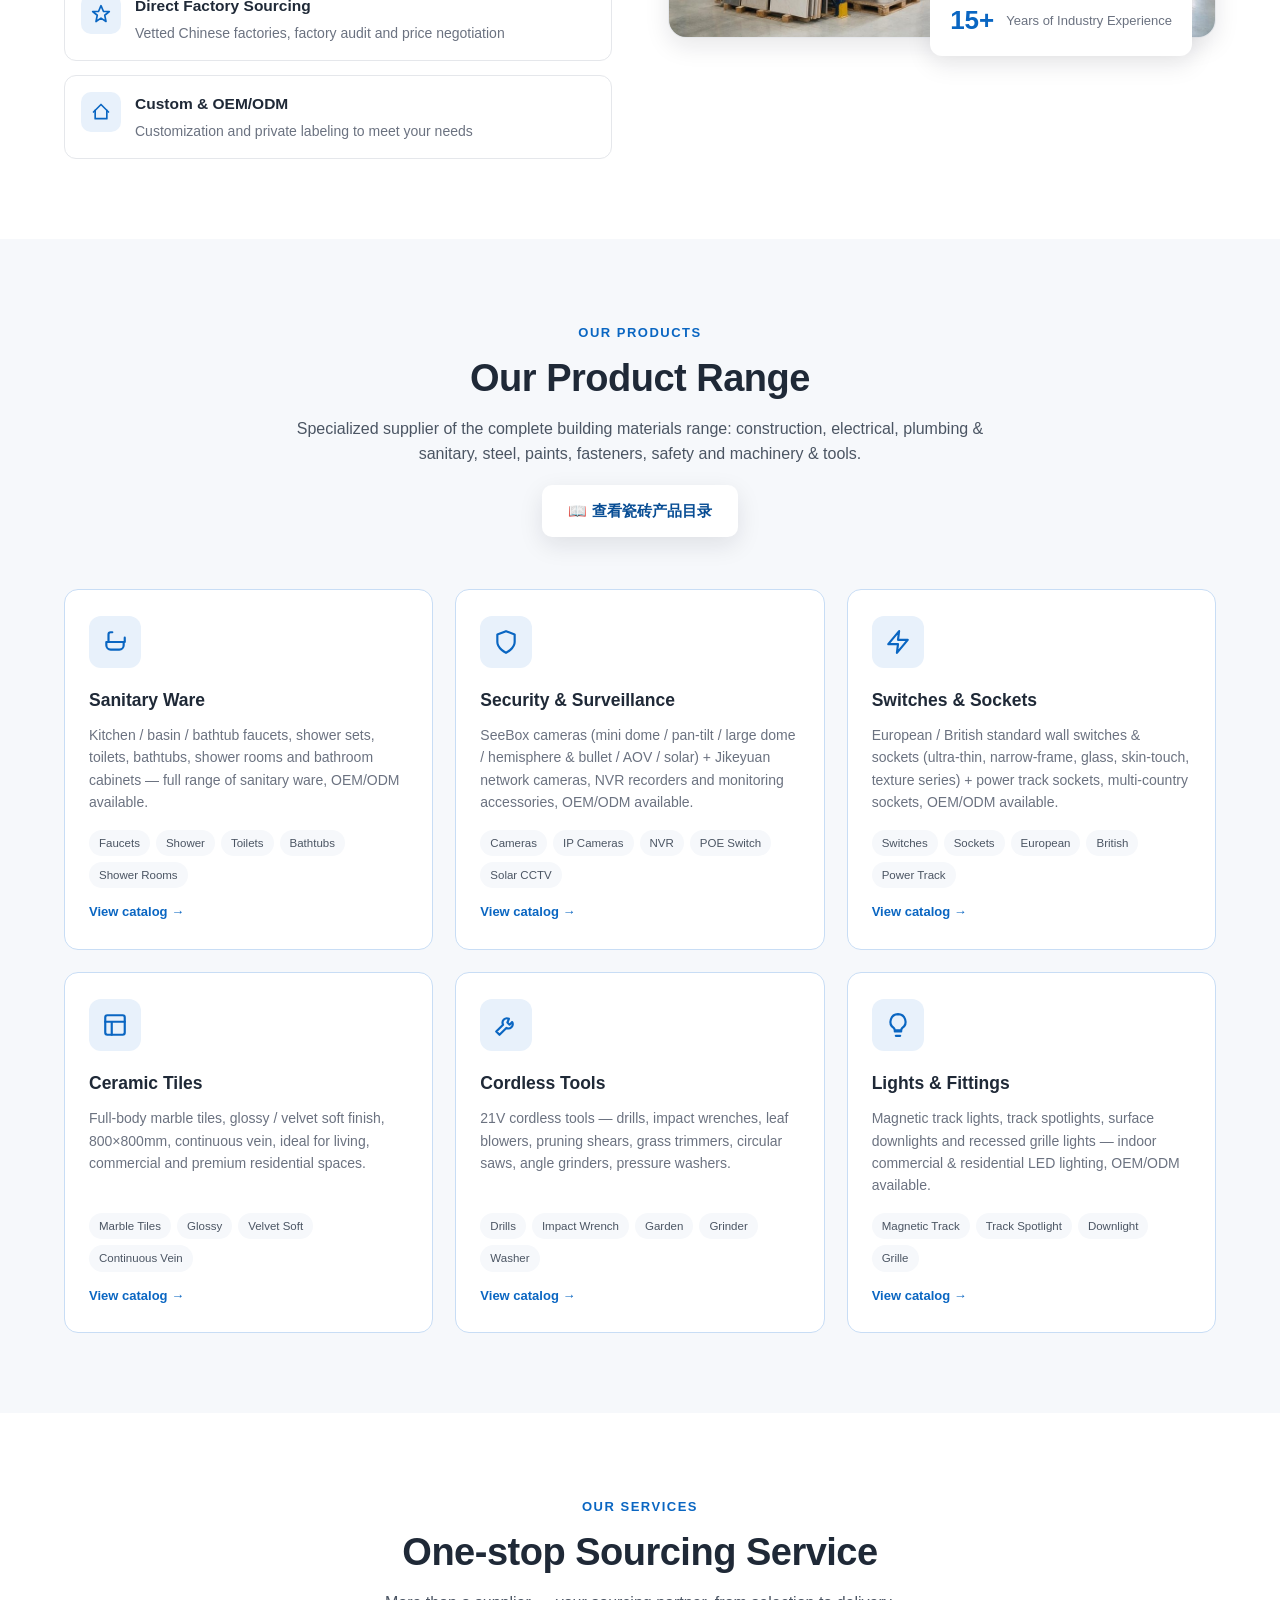
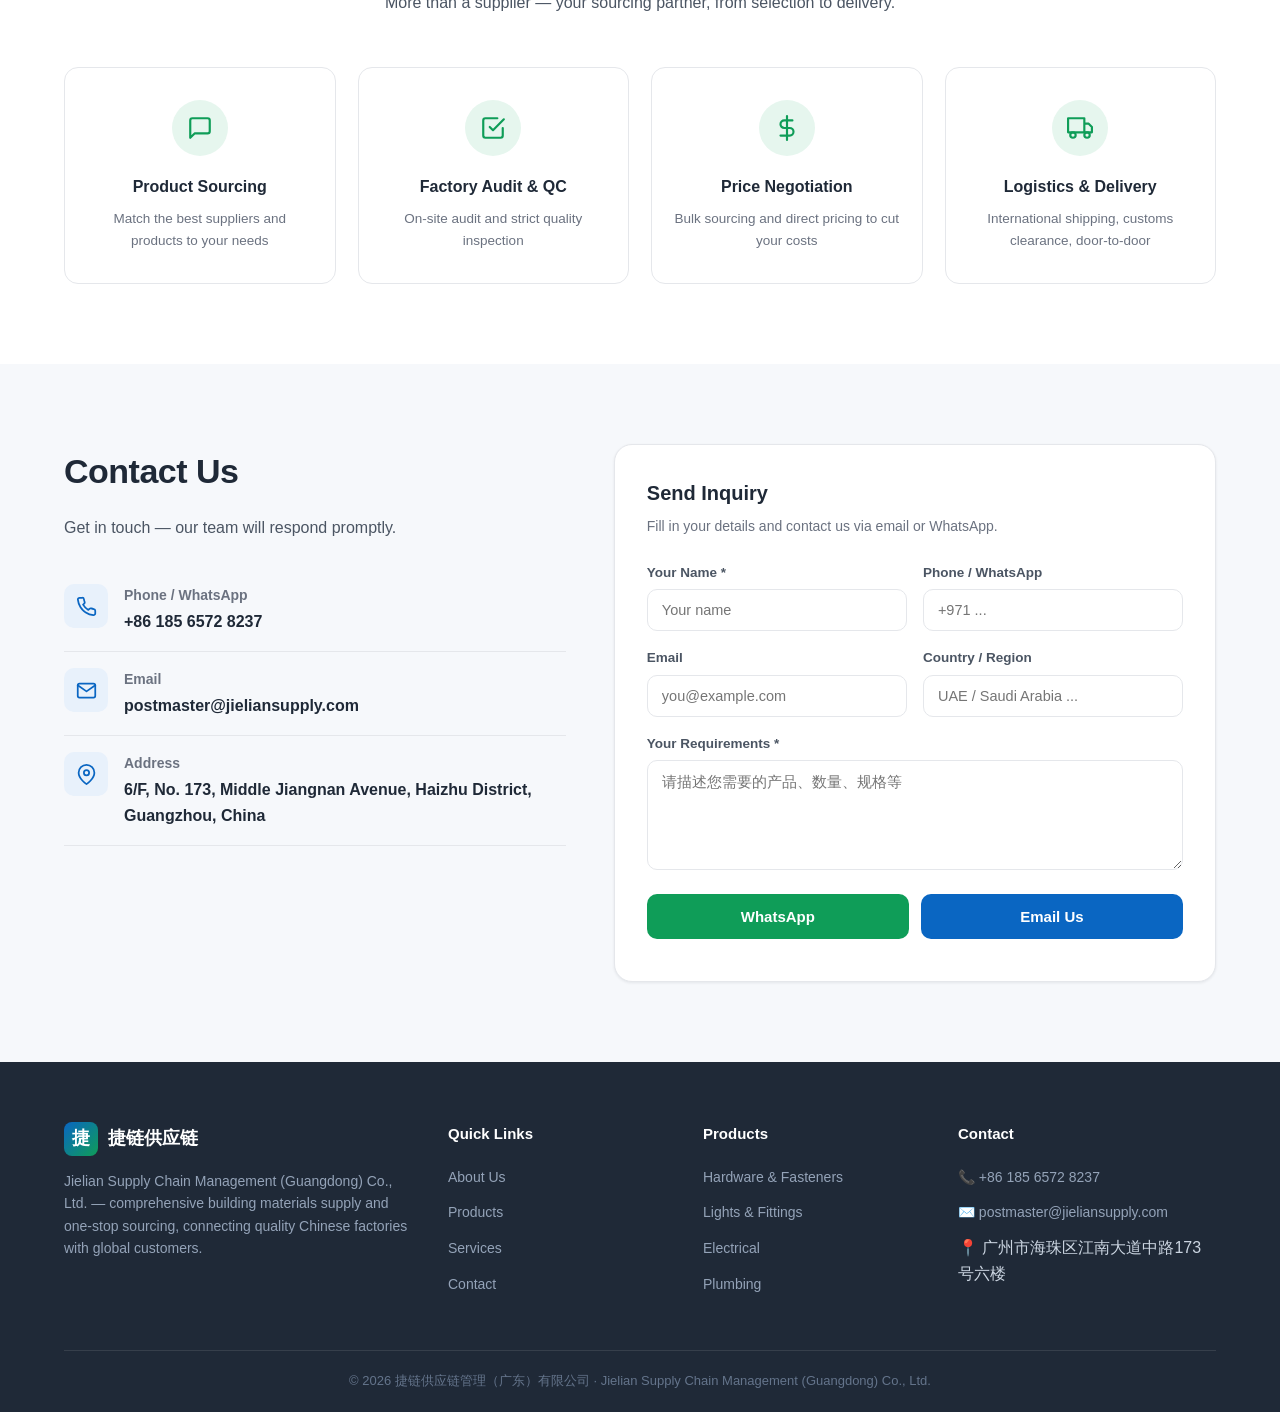
==== commit da13250a: "feat: 联系体验优化（邮箱EmailJS后端直发+WhatsApp复制号码引导弹层）" ====
--- a/index.html
+++ b/index.html
@@ -340,6 +340,7 @@
   </footer>
 
   <script src="js/data.js"></script>
+  <script src="js/emailjs-config.js"></script>
   <script src="js/main.js"></script>
   <script src="js/contact.js"></script>
 </body>
--- a/css/styles.css
+++ b/css/styles.css
@@ -883,3 +883,71 @@
   .contact-fab .fab-btn { padding: 12px; }
   .contact-fab .fab-label { display: none; }
 }
+
+/* ==========================================================================
+   WhatsApp 引导弹层
+   ========================================================================== */
+.wa-guide {
+  position: fixed;
+  inset: 0;
+  z-index: 10000;
+  background: rgba(16, 24, 40, 0.55);
+  display: flex;
+  align-items: center;
+  justify-content: center;
+  padding: 20px;
+}
+.wa-guide-card {
+  background: #fff;
+  border-radius: 16px;
+  padding: 24px;
+  max-width: 420px;
+  width: 100%;
+  position: relative;
+  box-shadow: 0 20px 60px rgba(16, 24, 40, 0.3);
+}
+.wa-guide-close {
+  position: absolute;
+  top: 12px;
+  right: 14px;
+  border: none;
+  background: transparent;
+  font-size: 26px;
+  line-height: 1;
+  color: var(--ink-faint);
+  cursor: pointer;
+  padding: 4px 8px;
+}
+.wa-guide-card h4 {
+  font-size: 17px;
+  margin-bottom: 16px;
+  padding-right: 24px;
+  color: var(--ink);
+}
+.wa-guide-steps { display: flex; flex-direction: column; gap: 12px; margin-bottom: 16px; }
+.wa-guide-step { display: flex; gap: 12px; align-items: center; }
+.wa-guide-step span {
+  flex: 0 0 26px;
+  width: 26px; height: 26px;
+  border-radius: 50%;
+  background: var(--blue);
+  color: #fff;
+  font-weight: 700;
+  display: flex; align-items: center; justify-content: center;
+  font-size: 14px;
+}
+.wa-guide-step p { font-size: 15px; color: var(--ink); margin: 0; }
+.wa-guide-number {
+  background: var(--bg-soft);
+  border: 1px solid var(--line);
+  border-radius: 10px;
+  padding: 12px 16px;
+  font-size: 18px;
+  font-weight: 700;
+  text-align: center;
+  letter-spacing: 0.5px;
+  color: var(--ink);
+  margin-bottom: 16px;
+}
+.wa-guide-actions { display: flex; gap: 10px; }
+.wa-guide-actions .btn { flex: 1; justify-content: center; }
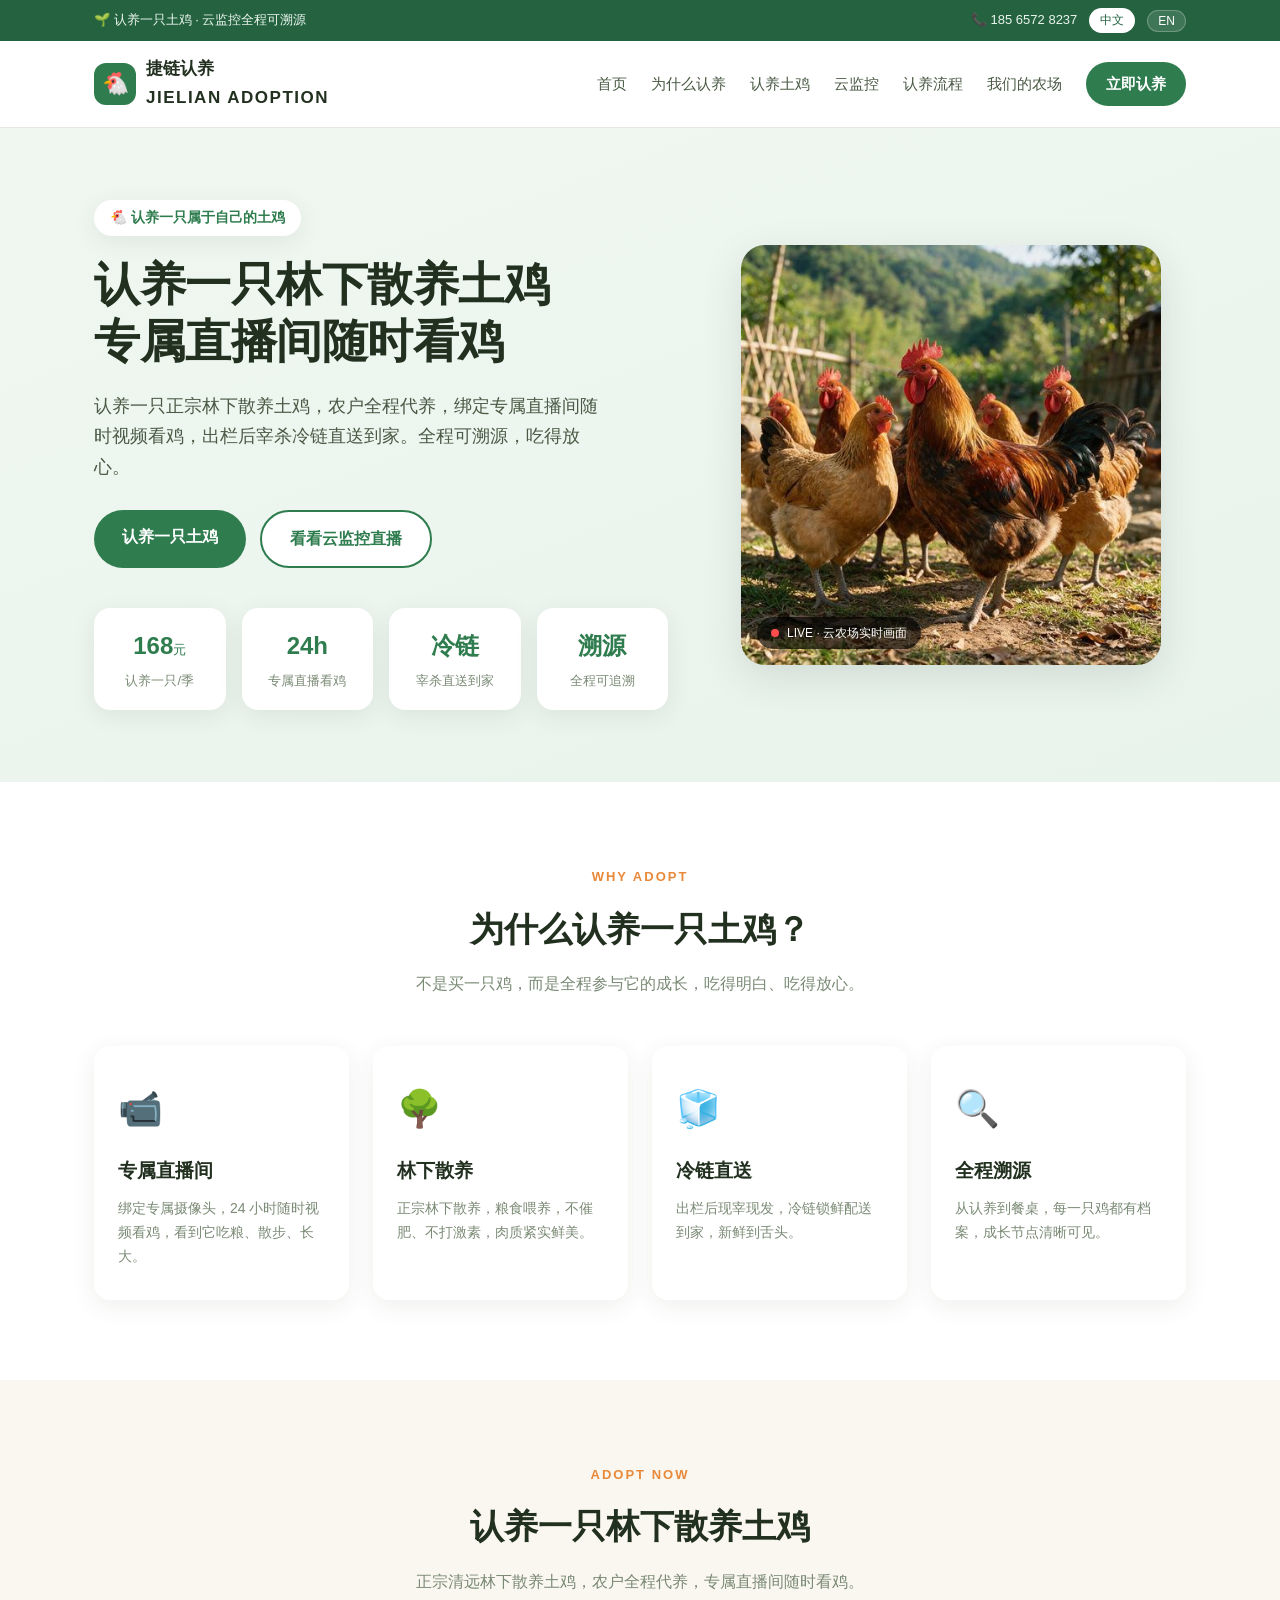
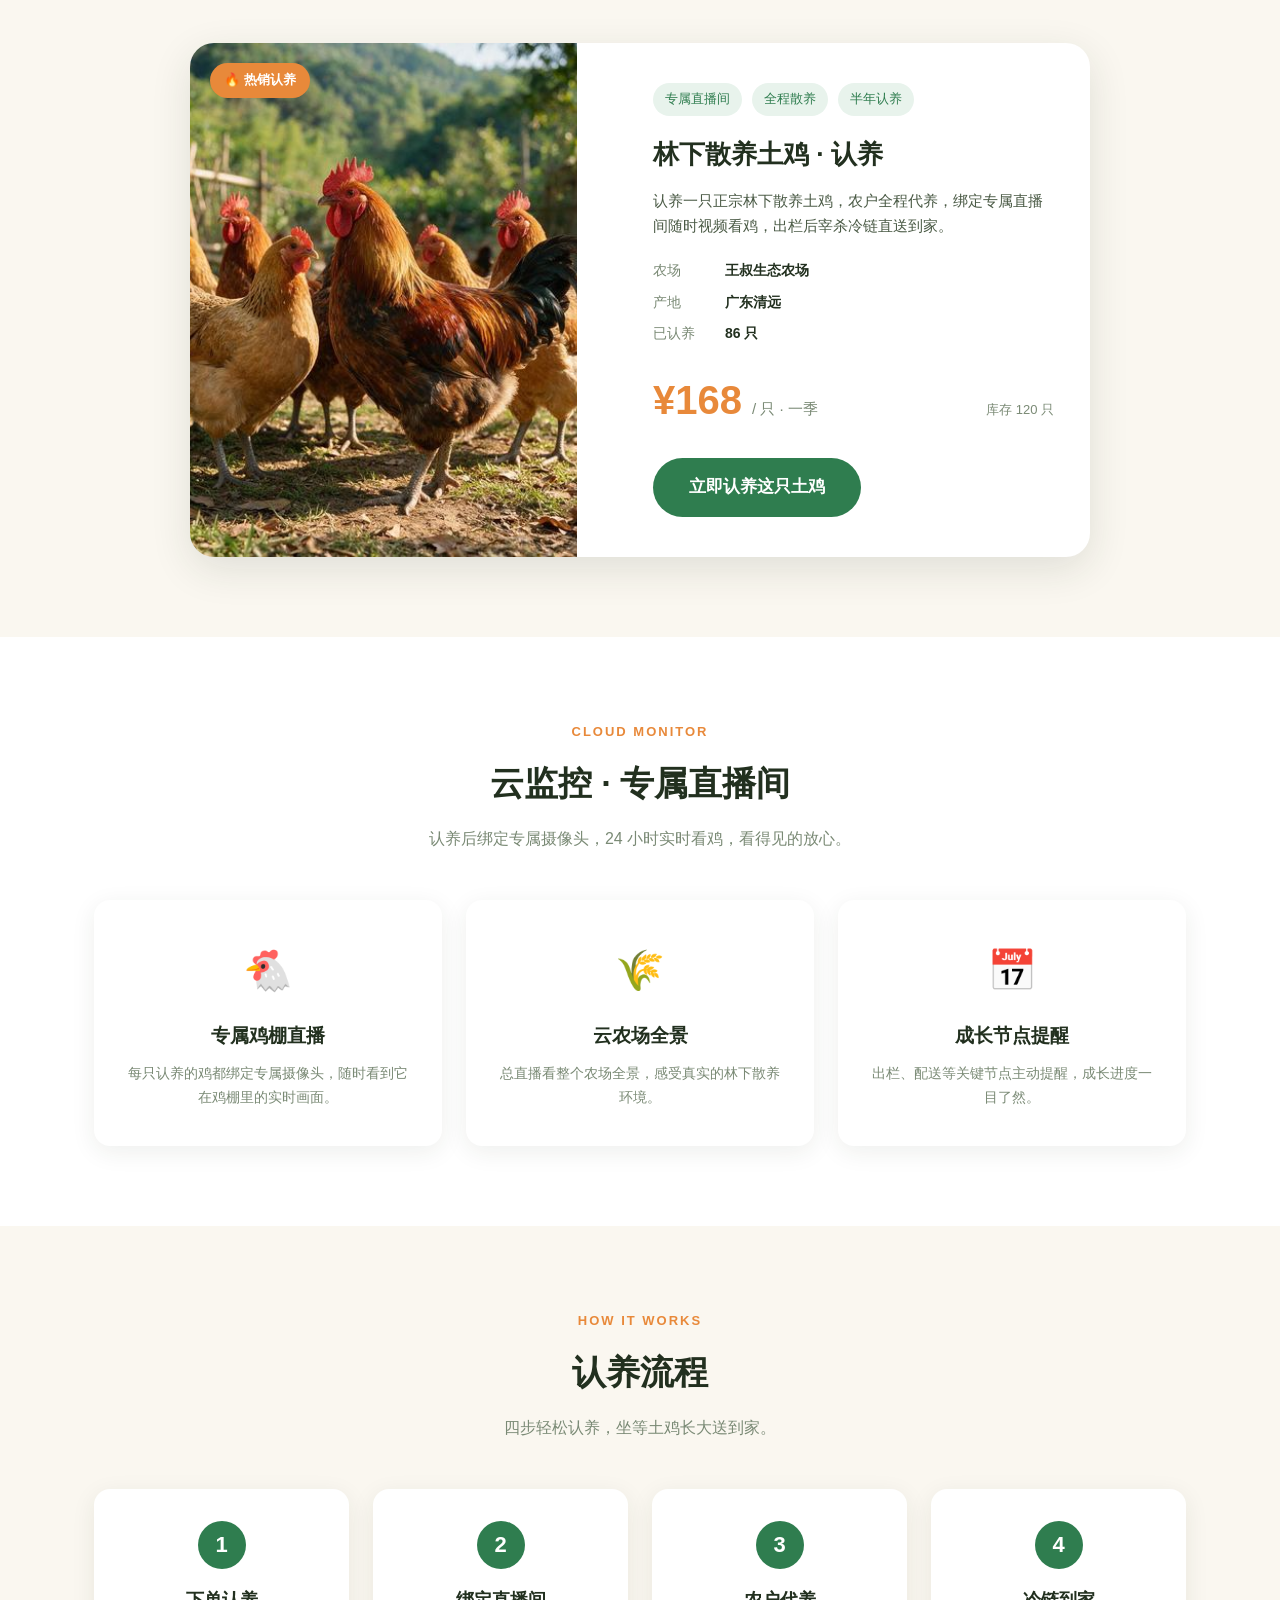
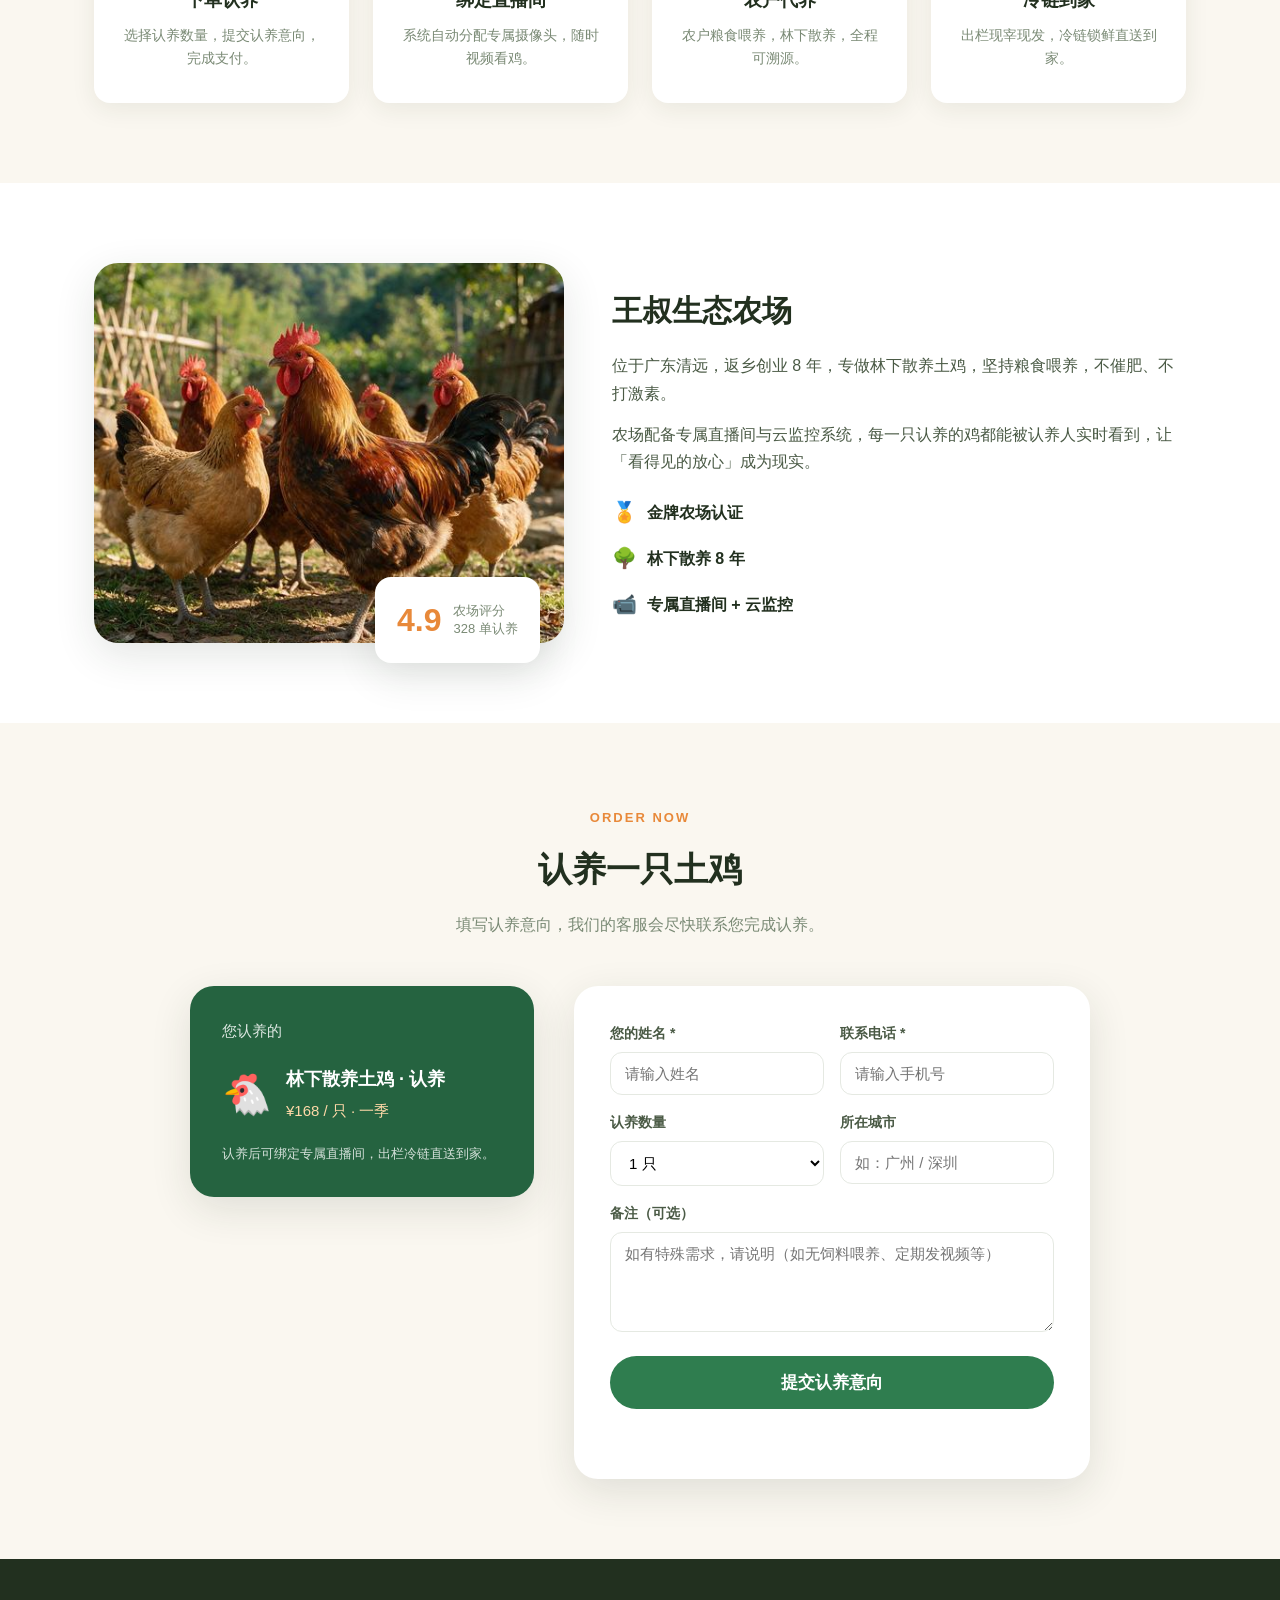
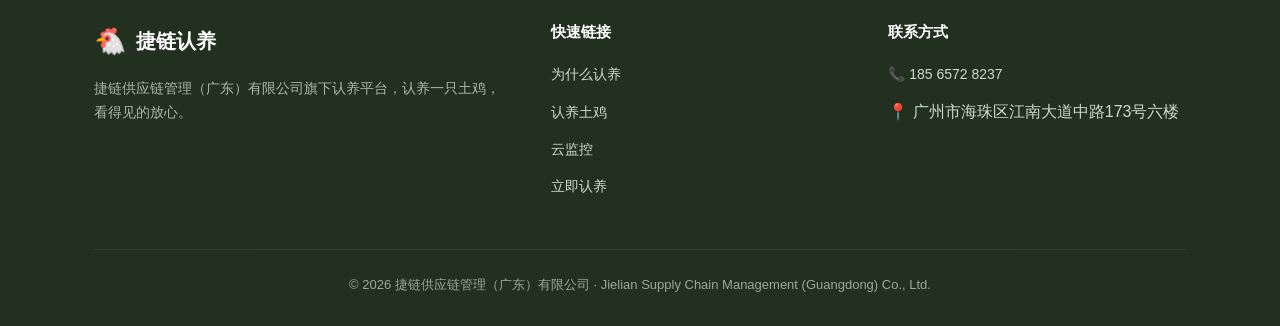
==== commit 6990c992: "重构为捷链认养网站：认养土鸡电商站（中英双语），移除外贸建材站" ====
--- a/index.html
+++ b/index.html
@@ -1,95 +1,60 @@
-﻿<!DOCTYPE html>
+<!DOCTYPE html>
 <html lang="zh-CN">
 <head>
   <meta charset="UTF-8">
   <meta name="viewport" content="width=device-width, initial-scale=1.0, viewport-fit=cover">
-  <meta name="theme-color" content="#0a66c2">
+  <meta name="theme-color" content="#2f7d4f">
   <meta name="format-detection" content="telephone=no">
-  <title>捷链供应链管理（广东）有限公司 - Jielian Supply Chain Management</title>
-  <meta name="description" content="捷链供应链管理（广东）有限公司 — 综合建材供应与一站式采购服务。专业供应建筑、电气、水暖卫浴、五金、钢材、油漆、紧固件、安全与机械工具等全品类建材，连接中国优质工厂与全球客户。">
-  <meta name="keywords" content="building materials supplier, 建材供应, sanitary ware, 卫浴洁具, hardware fasteners, 五金紧固件, cables wires, 电缆电线, electrical distribution, 配电开关, one-stop sourcing China, 一站式采购, OEM ODM, Jielian Supply Chain">
-  <meta name="author" content="Jielian Supply Chain Management (Guangdong) Co., Ltd.">
+  <title>捷链认养 · 认养一只林下散养土鸡 — Jielian Adoption</title>
+  <meta name="description" content="捷链认养，认养一只正宗林下散养土鸡，农户全程代养，绑定专属直播间随时视频看鸡，出栏后宰杀冷链直送到家。168元认养一只，全程可溯源。">
+  <meta name="keywords" content="认养土鸡, 云认养, 林下散养, 专属直播间, 云监控, 捷链认养, 认养一只鸡">
+  <meta name="author" content="捷链供应链管理（广东）有限公司">
   <meta name="robots" content="index, follow">
   <link rel="canonical" href="https://www.jieliansupply.com/">
 
   <!-- Open Graph -->
   <meta property="og:type" content="website">
-  <meta property="og:site_name" content="Jielian Supply Chain">
-  <meta property="og:title" content="捷链供应链 — 综合建材供应与一站式采购服务 | Jielian Supply Chain">
-  <meta property="og:description" content="连接中国优质工厂与全球客户。建筑、电气、水暖卫浴、五金、钢材、油漆、紧固件、安全与机械工具全品类建材，一站式采购、验厂质检、议价压价、门到门物流。">
+  <meta property="og:site_name" content="捷链认养">
+  <meta property="og:title" content="捷链认养 · 认养一只林下散养土鸡 | Jielian Adoption">
+  <meta property="og:description" content="认养一只正宗林下散养土鸡，专属直播间随时视频看鸡，出栏冷链直送到家。168元认养一只。">
   <meta property="og:url" content="https://www.jieliansupply.com/">
   <meta property="og:locale" content="zh_CN">
   <meta property="og:locale:alternate" content="en_US">
 
-  <!-- Twitter Card -->
-  <meta name="twitter:card" content="summary_large_image">
-  <meta name="twitter:title" content="捷链供应链 — 综合建材供应与一站式采购 | Jielian Supply Chain">
-  <meta name="twitter:description" content="建筑、电气、卫浴、五金、工具等全品类建材，一站式采购，连接中国优质工厂与全球客户。">
-
   <link rel="stylesheet" href="css/styles.css">
-
-  <!-- 结构化数据：Organization -->
-  <script type="application/ld+json">
-  {
-    "@context": "https://schema.org",
-    "@type": "Organization",
-    "name": "Jielian Supply Chain Management (Guangdong) Co., Ltd.",
-    "alternateName": "捷链供应链管理（广东）有限公司",
-    "url": "https://www.jieliansupply.com/",
-    "email": "postmaster@jieliansupply.com",
-    "telephone": "+86-185-6572-8237",
-    "address": {
-      "@type": "PostalAddress",
-      "streetAddress": "6/F, No. 173, Middle Jiangnan Avenue, Haizhu District",
-      "addressLocality": "Guangzhou",
-      "addressRegion": "Guangdong",
-      "addressCountry": "CN"
-    },
-    "areaServed": "Worldwide",
-    "description": "Comprehensive building materials supply and one-stop sourcing — construction, electrical, plumbing & sanitary, hardware, steel, paints, fasteners, safety and machinery & tools."
-  }
-  </script>
 </head>
 <body>
 
   <!-- ======================= 顶部信息条 ======================= -->
   <div class="topbar">
     <div class="container topbar-inner">
-      <div class="contact-group">
-        <span class="tagline">综合建材供应 · 一站式采购服务</span>
-        <a href="tel:+8618565728237">📞 +86 185 6572 8237</a>
-        <a data-mail="cG9zdG1hc3RlckBqaWVsaWFuc3VwcGx5LmNvbQ==">✉️</a>
-      </div>
-
+      <span class="tagline" data-i18n="top_tagline">🌱 认养一只土鸡 · 云监控全程可溯源</span>
+      <div class="topbar-right">
+        <a href="tel:+8618565728237">📞 185 6572 8237</a>
+        <button class="lang-btn" data-lang="zh">中文</button>
+        <button class="lang-btn" data-lang="en">EN</button>
+      </div>
     </div>
   </div>
 
   <!-- ======================= 导航栏 ======================= -->
   <nav class="nav">
     <div class="container nav-inner">
-      <a href="#" class="logo">
-        <span class="mark">捷</span>
+      <a href="#home" class="logo">
+        <span class="mark">🐔</span>
         <span>
-          捷链供应链
-          <span class="sub" data-lang="logo_sub">JIELIAN SUPPLY CHAIN</span>
+          捷链认养
+          <span class="sub">JIELIAN ADOPTION</span>
         </span>
       </a>
       <div class="nav-links" id="navLinks">
-        <a href="#home" data-lang="nav_home">首页</a>
-        <a href="#about" data-lang="nav_about">关于我们</a>
-        <a href="#products" data-lang="nav_products">产品</a>
-        <a href="tile-catalog.html" data-lang="nav_tiles">瓷砖目录</a>
-        <a href="tools-catalog.html" data-lang="nav_tools">锂电工具</a>
-        <a href="lights-catalog.html" data-lang="nav_lights">灯具照明</a>
-        <a href="sanitary-catalog.html" data-lang="nav_sanitary">卫浴洁具</a>
-        <a href="security-catalog.html" data-lang="nav_security">安防监控</a>
-        <a href="electrical-catalog.html" data-lang="nav_electrical">开关插座</a>
-        <a href="#services" data-lang="nav_services">服务</a>
-        <a href="#contact" data-lang="nav_contact">联系我们</a>
-        <div class="lang-switch">
-          <button type="button" data-lang-btn="zh">中文</button>
-          <button type="button" data-lang-btn="en">EN</button>
-        </div>
+        <a href="#home" data-i18n="nav_home">首页</a>
+        <a href="#about" data-i18n="nav_about">为什么认养</a>
+        <a href="#product" data-i18n="nav_product">认养土鸡</a>
+        <a href="#live" data-i18n="nav_live">云监控</a>
+        <a href="#flow" data-i18n="nav_flow">认养流程</a>
+        <a href="#farm" data-i18n="nav_farm">我们的农场</a>
+        <a href="#order" class="nav-cta" data-i18n="nav_order">立即认养</a>
       </div>
       <button class="nav-toggle" id="navToggle" aria-label="Menu">
         <svg viewBox="0 0 24 24" fill="none" stroke-width="2" stroke-linecap="round"><path d="M3 6h18M3 12h18M3 18h18"/></svg>
@@ -100,200 +65,248 @@
   <!-- ======================= Hero ======================= -->
   <section class="hero" id="home">
     <div class="container hero-inner">
-      <div>
-        <span class="hero-badge" data-lang="hero_badge">✅ 中国优质工厂 · 一站式采购</span>
-        <h1 data-lang="hero_title">综合建材供应与<br><span class="accent">一站式采购服务</span></h1>
-        <p class="lead" data-lang="hero_lead">
-          捷链供应链管理（广东）有限公司，专业供应建筑、电气、水暖卫浴、五金、钢材、油漆、紧固件、安全与机械工具等全品类建材，面向承包商、开发商及工业客户，提供从选品、验厂到物流的一站式解决方案。
+      <div class="hero-copy">
+        <span class="hero-badge" data-i18n="hero_badge">🐔 认养一只属于自己的土鸡</span>
+        <h1 data-i18n="hero_title">认养一只<span class="accent">林下散养土鸡</span><br>专属直播间随时看鸡</h1>
+        <p class="lead" data-i18n="hero_lead">
+          认养一只正宗林下散养土鸡，农户全程代养，绑定专属直播间随时视频看鸡，出栏后宰杀冷链直送到家。全程可溯源，吃得放心。
         </p>
-        <!-- 产品搜索框 -->
-        <div class="product-search" id="productSearch">
-          <div class="ps-input-wrap">
-            <svg class="ps-icon" viewBox="0 0 24 24" fill="none" stroke="currentColor" stroke-width="2" stroke-linecap="round" stroke-linejoin="round"><circle cx="11" cy="11" r="8"/><path d="M21 21l-4.35-4.35"/></svg>
-            <input type="text" id="psInput" class="ps-input" autocomplete="off"
-                   data-ph-zh="搜索您感兴趣的产品，如：卫浴、瓷砖、工具…"
-                   data-ph-en="Search products — sanitary, tiles, tools…"
-                   aria-label="产品搜索">
-            <button type="button" class="ps-clear" id="psClear" aria-label="清除">&times;</button>
-          </div>
-          <div class="ps-chips" id="psChips"></div>
-          <div class="ps-results" id="psResults" hidden></div>
-        </div>
         <div class="hero-actions">
-          <a href="#products" class="btn btn-primary" data-lang="hero_cta1">浏览产品范围</a>
-          <a href="#contact" class="btn btn-ghost" data-lang="hero_cta2">获取报价</a>
+          <a href="#order" class="btn btn-primary" data-i18n="hero_cta1">认养一只土鸡</a>
+          <a href="#live" class="btn btn-ghost" data-i18n="hero_cta2">看看云监控直播</a>
+        </div>
+        <div class="hero-stats">
+          <div class="hero-stat"><div class="num">168<span class="unit">元</span></div><div class="lbl" data-i18n="stat1">认养一只/季</div></div>
+          <div class="hero-stat"><div class="num">24h</div><div class="lbl" data-i18n="stat2">专属直播看鸡</div></div>
+          <div class="hero-stat"><div class="num">冷链</div><div class="lbl" data-i18n="stat3">宰杀直送到家</div></div>
+          <div class="hero-stat"><div class="num">溯源</div><div class="lbl" data-i18n="stat4">全程可追溯</div></div>
         </div>
       </div>
       <div class="hero-visual">
-        <div class="hero-card"><div class="num">5+</div><div class="lbl" data-lang="hero_card1">产品大类</div></div>
-        <div class="hero-card"><div class="num">500+</div><div class="lbl" data-lang="hero_card2">合作工厂</div></div>
-        <div class="hero-card"><div class="num">30+</div><div class="lbl" data-lang="hero_card3">出口国家</div></div>
-        <div class="hero-card"><div class="num">7/24</div><div class="lbl" data-lang="hero_card4">快速响应</div></div>
-      </div>
-    </div>
-    <div class="hero-stats">
-      <div class="hero-stat"><div class="num" data-lang="hero_num1">门到门</div><div class="lbl" data-lang="hero_stat1">物流服务</div></div>
-      <div class="hero-stat"><div class="num" data-lang="hero_num2">验厂</div><div class="lbl" data-lang="hero_stat2">品质把关</div></div>
-      <div class="hero-stat"><div class="num" data-lang="hero_num3">降本</div><div class="lbl" data-lang="hero_stat3">成本优化</div></div>
-      <div class="hero-stat"><div class="num" data-lang="hero_num4">定制</div><div class="lbl" data-lang="hero_stat4">OEM / ODM</div></div>
-    </div>
-  </section>
-
-  <!-- ======================= 关于我们 ======================= -->
+        <div class="hero-img">
+          <img src="images/hero-chicken.jpg" alt="林下散养土鸡" loading="lazy" onerror="this.style.display='none';this.parentElement.classList.add('placeholder')">
+          <div class="hero-live-badge">
+            <span class="dot"></span><span data-i18n="hero_live">LIVE · 云农场实时画面</span>
+          </div>
+        </div>
+      </div>
+    </div>
+  </section>
+
+  <!-- ======================= 为什么认养 ======================= -->
   <section class="section" id="about">
-    <div class="container about-grid">
-      <div class="about-text" data-reveal>
-        <h2 data-lang="about_title">关于捷链供应链</h2>
-        <p data-lang="about_p1">
-          捷链供应链管理（广东）有限公司是一家专业的建材综合库存商与供应商，服务遍及中国及全球市场的大小工程项目。我们以品质、可靠与客户满意为核心，为承包商、开发商和工业客户提供一站式建材解决方案。
-        </p>
-        <p data-lang="about_p2">
-          我们的产品组合涵盖建筑材料、电气设备、水暖卫浴、钢材产品、油漆、螺丝紧固件、安全用品以及机械工具。所有产品均源自经过严格筛选的优质制造商，确保符合行业标准，并在每一个项目中保持稳定表现。
-        </p>
-        <div class="about-points">
-          <div class="about-point">
-            <span class="ic"><svg viewBox="0 0 24 24" fill="none" stroke="currentColor" stroke-width="2" stroke-linecap="round" stroke-linejoin="round"><path d="M20 7h-9M14 17H5"/><circle cx="17" cy="17" r="3"/><circle cx="7" cy="7" r="3"/></svg></span>
-            <div>
-              <h4 data-lang="about_pt1_t">多品类综合供应</h4>
-              <p data-lang="about_pt1_d">建材、电气、卫浴、五金、工具……一站式配齐</p>
+    <div class="container">
+      <div class="section-head">
+        <span class="eyebrow" data-i18n="about_eyebrow">Why Adopt</span>
+        <h2 data-i18n="about_title">为什么认养一只土鸡？</h2>
+        <p data-i18n="about_sub">不是买一只鸡，而是全程参与它的成长，吃得明白、吃得放心。</p>
+      </div>
+      <div class="feature-grid">
+        <div class="feature-card">
+          <span class="ic">📹</span>
+          <h3 data-i18n="f1_t">专属直播间</h3>
+          <p data-i18n="f1_d">绑定专属摄像头，24 小时随时视频看鸡，看到它吃粮、散步、长大。</p>
+        </div>
+        <div class="feature-card">
+          <span class="ic">🌳</span>
+          <h3 data-i18n="f2_t">林下散养</h3>
+          <p data-i18n="f2_d">正宗林下散养，粮食喂养，不催肥、不打激素，肉质紧实鲜美。</p>
+        </div>
+        <div class="feature-card">
+          <span class="ic">🧊</span>
+          <h3 data-i18n="f3_t">冷链直送</h3>
+          <p data-i18n="f3_d">出栏后现宰现发，冷链锁鲜配送到家，新鲜到舌头。</p>
+        </div>
+        <div class="feature-card">
+          <span class="ic">🔍</span>
+          <h3 data-i18n="f4_t">全程溯源</h3>
+          <p data-i18n="f4_d">从认养到餐桌，每一只鸡都有档案，成长节点清晰可见。</p>
+        </div>
+      </div>
+    </div>
+  </section>
+
+  <!-- ======================= 认养产品 ======================= -->
+  <section class="section alt" id="product">
+    <div class="container">
+      <div class="section-head">
+        <span class="eyebrow" data-i18n="prod_eyebrow">Adopt Now</span>
+        <h2 data-i18n="prod_title">认养一只林下散养土鸡</h2>
+        <p data-i18n="prod_sub">正宗清远林下散养土鸡，农户全程代养，专属直播间随时看鸡。</p>
+      </div>
+      <div class="product-card" id="productCard">
+        <div class="product-img">
+          <img src="images/product-chicken.jpg" alt="林下散养土鸡认养" loading="lazy" onerror="this.style.display='none';this.parentElement.classList.add('placeholder')">
+          <span class="product-tag" data-i18n="prod_hot">🔥 热销认养</span>
+        </div>
+        <div class="product-info">
+          <div class="product-tags">
+            <span data-i18n="prod_tag1">专属直播间</span>
+            <span data-i18n="prod_tag2">全程散养</span>
+            <span data-i18n="prod_tag3">半年认养</span>
+          </div>
+          <h3 data-i18n="prod_name">林下散养土鸡 · 认养</h3>
+          <p class="product-desc" data-i18n="prod_desc">认养一只正宗林下散养土鸡，农户全程代养，绑定专属直播间随时视频看鸡，出栏后宰杀冷链直送到家。</p>
+          <div class="product-meta">
+            <div class="meta-item"><span class="k" data-i18n="meta_farm">农场</span><span class="v">王叔生态农场</span></div>
+            <div class="meta-item"><span class="k" data-i18n="meta_loc">产地</span><span class="v" data-i18n="meta_loc_v">广东清远</span></div>
+            <div class="meta-item"><span class="k" data-i18n="meta_sold">已认养</span><span class="v">86 只</span></div>
+          </div>
+          <div class="product-price">
+            <span class="price">¥168</span>
+            <span class="unit" data-i18n="prod_unit">/ 只 · 一季</span>
+            <span class="stock" data-i18n="prod_stock">库存 120 只</span>
+          </div>
+          <a href="#order" class="btn btn-primary btn-lg" data-i18n="prod_cta">立即认养这只土鸡</a>
+        </div>
+      </div>
+    </div>
+  </section>
+
+  <!-- ======================= 云监控 ======================= -->
+  <section class="section" id="live">
+    <div class="container">
+      <div class="section-head">
+        <span class="eyebrow" data-i18n="live_eyebrow">Cloud Monitor</span>
+        <h2 data-i18n="live_title">云监控 · 专属直播间</h2>
+        <p data-i18n="live_sub">认养后绑定专属摄像头，24 小时实时看鸡，看得见的放心。</p>
+      </div>
+      <div class="live-grid">
+        <div class="live-feature">
+          <span class="ic">🐔</span>
+          <h3 data-i18n="live1_t">专属鸡棚直播</h3>
+          <p data-i18n="live1_d">每只认养的鸡都绑定专属摄像头，随时看到它在鸡棚里的实时画面。</p>
+        </div>
+        <div class="live-feature">
+          <span class="ic">🌾</span>
+          <h3 data-i18n="live2_t">云农场全景</h3>
+          <p data-i18n="live2_d">总直播看整个农场全景，感受真实的林下散养环境。</p>
+        </div>
+        <div class="live-feature">
+          <span class="ic">📅</span>
+          <h3 data-i18n="live3_t">成长节点提醒</h3>
+          <p data-i18n="live3_d">出栏、配送等关键节点主动提醒，成长进度一目了然。</p>
+        </div>
+      </div>
+    </div>
+  </section>
+
+  <!-- ======================= 认养流程 ======================= -->
+  <section class="section alt" id="flow">
+    <div class="container">
+      <div class="section-head">
+        <span class="eyebrow" data-i18n="flow_eyebrow">How It Works</span>
+        <h2 data-i18n="flow_title">认养流程</h2>
+        <p data-i18n="flow_sub">四步轻松认养，坐等土鸡长大送到家。</p>
+      </div>
+      <div class="flow-steps">
+        <div class="flow-step">
+          <div class="step-num">1</div>
+          <h3 data-i18n="step1_t">下单认养</h3>
+          <p data-i18n="step1_d">选择认养数量，提交认养意向，完成支付。</p>
+        </div>
+        <div class="flow-step">
+          <div class="step-num">2</div>
+          <h3 data-i18n="step2_t">绑定直播间</h3>
+          <p data-i18n="step2_d">系统自动分配专属摄像头，随时视频看鸡。</p>
+        </div>
+        <div class="flow-step">
+          <div class="step-num">3</div>
+          <h3 data-i18n="step3_t">农户代养</h3>
+          <p data-i18n="step3_d">农户粮食喂养，林下散养，全程可溯源。</p>
+        </div>
+        <div class="flow-step">
+          <div class="step-num">4</div>
+          <h3 data-i18n="step4_t">冷链到家</h3>
+          <p data-i18n="step4_d">出栏现宰现发，冷链锁鲜直送到家。</p>
+        </div>
+      </div>
+    </div>
+  </section>
+
+  <!-- ======================= 农场介绍 ======================= -->
+  <section class="section" id="farm">
+    <div class="container farm-grid">
+      <div class="farm-visual">
+        <div class="farm-img">
+          <img src="images/farm.jpg" alt="王叔生态农场" loading="lazy" onerror="this.style.display='none';this.parentElement.classList.add('placeholder')">
+        </div>
+        <div class="farm-badge">
+          <span class="n">4.9</span>
+          <span class="t" data-i18n="farm_badge">农场评分<br>328 单认养</span>
+        </div>
+      </div>
+      <div class="farm-text">
+        <h2 data-i18n="farm_title">王叔生态农场</h2>
+        <p data-i18n="farm_p1">位于广东清远，返乡创业 8 年，专做林下散养土鸡，坚持粮食喂养，不催肥、不打激素。</p>
+        <p data-i18n="farm_p2">农场配备专属直播间与云监控系统，每一只认养的鸡都能被认养人实时看到，让「看得见的放心」成为现实。</p>
+        <div class="farm-points">
+          <div class="farm-point"><span class="ic">🏅</span><span data-i18n="farm_pt1">金牌农场认证</span></div>
+          <div class="farm-point"><span class="ic">🌳</span><span data-i18n="farm_pt2">林下散养 8 年</span></div>
+          <div class="farm-point"><span class="ic">📹</span><span data-i18n="farm_pt3">专属直播间 + 云监控</span></div>
+        </div>
+      </div>
+    </div>
+  </section>
+
+  <!-- ======================= 下单认养 ======================= -->
+  <section class="section alt" id="order">
+    <div class="container">
+      <div class="section-head">
+        <span class="eyebrow" data-i18n="order_eyebrow">Order Now</span>
+        <h2 data-i18n="order_title">认养一只土鸡</h2>
+        <p data-i18n="order_sub">填写认养意向，我们的客服会尽快联系您完成认养。</p>
+      </div>
+      <div class="order-grid">
+        <div class="order-summary">
+          <div class="summary-card">
+            <div class="summary-title" data-i18n="sum_title">您认养的</div>
+            <div class="summary-product">
+              <span class="emoji">🐔</span>
+              <div>
+                <div class="name" data-i18n="prod_name2">林下散养土鸡 · 认养</div>
+                <div class="price">¥168 <span data-i18n="prod_unit">/ 只 · 一季</span></div>
+              </div>
             </div>
-          </div>
-          <div class="about-point">
-            <span class="ic"><svg viewBox="0 0 24 24" fill="none" stroke="currentColor" stroke-width="2" stroke-linecap="round" stroke-linejoin="round"><path d="M12 2l3 7h7l-5.5 4.5L18 21l-6-4-6 4 1.5-7.5L2 9h7z"/></svg></span>
-            <div>
-              <h4 data-lang="about_pt2_t">源头工厂直供</h4>
-              <p data-lang="about_pt2_d">对接中国优质工厂，验厂把关、议价采购</p>
+            <div class="summary-note" data-i18n="sum_note">认养后可绑定专属直播间，出栏冷链直送到家。</div>
+          </div>
+        </div>
+        <div class="order-form" id="orderFormWrap">
+          <form id="orderForm" novalidate>
+            <div class="form-row">
+              <div class="form-group">
+                <label for="name" data-i18n="f_name">您的姓名 *</label>
+                <input type="text" id="name" name="name" placeholder="请输入姓名" required>
+              </div>
+              <div class="form-group">
+                <label for="phone" data-i18n="f_phone">联系电话 *</label>
+                <input type="tel" id="phone" name="phone" placeholder="请输入手机号" required>
+              </div>
             </div>
-          </div>
-          <div class="about-point">
-            <span class="ic"><svg viewBox="0 0 24 24" fill="none" stroke="currentColor" stroke-width="2" stroke-linecap="round" stroke-linejoin="round"><path d="M3 12l9-9 9 9"/><path d="M5 10v10h14V10"/></svg></span>
-            <div>
-              <h4 data-lang="about_pt3_t">定制与 OEM/ODM</h4>
-              <p data-lang="about_pt3_d">按需定制、贴牌生产，满足差异化需求</p>
-            </div>
-          </div>
-        </div>
-      </div>
-      <div class="about-visual" data-reveal>
-        <div class="about-img-wrap">
-          <img src="images/about-warehouse.jpg" alt="捷链供应链建材仓库与展厅" loading="lazy">
-        </div>
-        <div class="badge">
-          <span class="n">15+</span>
-          <span class="t" data-lang="about_badge">年行业经验<br>专业团队</span>
-        </div>
-      </div>
-    </div>
-  </section>
-
-  <!-- ======================= 产品分类 ======================= -->
-  <section class="section alt" id="products">
-    <div class="container">
-      <div class="section-head">
-        <span class="eyebrow" data-lang="prod_eyebrow">Our Products</span>
-        <h2 data-lang="prod_title">我们的产品范围</h2>
-        <p data-lang="prod_sub">专业供应完整建材品类：建筑、电气、水暖卫浴、钢材、油漆、紧固件、安全用品及机械工具等。</p>
-        <a href="tile-catalog.html" class="btn btn-primary" style="margin-top:18px;">📖 查看瓷砖产品目录</a>
-      </div>
-      <div class="cat-grid" id="catGrid"><!-- 由 JS 动态渲染 --></div>
-    </div>
-  </section>
-
-  <!-- ======================= 服务 ======================= -->
-  <section class="section" id="services">
-    <div class="container">
-      <div class="section-head">
-        <span class="eyebrow" data-lang="svc_eyebrow">Our Services</span>
-        <h2 data-lang="svc_title">一站式采购服务</h2>
-        <p data-lang="svc_sub">不只是供应商，更是您的采购合作伙伴——从选品到交付，全程省心。</p>
-      </div>
-      <div class="services-grid">
-        <div class="service-card" data-reveal>
-          <span class="ic"><svg viewBox="0 0 24 24" fill="none" stroke="currentColor" stroke-width="2" stroke-linecap="round" stroke-linejoin="round"><path d="M21 15a2 2 0 0 1-2 2H7l-4 4V5a2 2 0 0 1 2-2h14a2 2 0 0 1 2 2z"/></svg></span>
-          <h3 data-lang="svc1_t">选品采购</h3>
-          <p data-lang="svc1_d">根据需求精准匹配最优供应商与产品</p>
-        </div>
-        <div class="service-card" data-reveal>
-          <span class="ic"><svg viewBox="0 0 24 24" fill="none" stroke="currentColor" stroke-width="2" stroke-linecap="round" stroke-linejoin="round"><path d="M9 11l3 3L22 4"/><path d="M21 12v7a2 2 0 0 1-2 2H5a2 2 0 0 1-2-2V5a2 2 0 0 1 2-2h11"/></svg></span>
-          <h3 data-lang="svc2_t">验厂质检</h3>
-          <p data-lang="svc2_d">实地验厂、严格质检，确保品质合规</p>
-        </div>
-        <div class="service-card" data-reveal>
-          <span class="ic"><svg viewBox="0 0 24 24" fill="none" stroke="currentColor" stroke-width="2" stroke-linecap="round" stroke-linejoin="round"><path d="M12 1v22M17 5H9.5a3.5 3.5 0 0 0 0 7h5a3.5 3.5 0 0 1 0 7H6"/></svg></span>
-          <h3 data-lang="svc3_t">成本优化</h3>
-          <p data-lang="svc3_d">批量集采、源头议价，帮您降低采购成本</p>
-        </div>
-        <div class="service-card" data-reveal>
-          <span class="ic"><svg viewBox="0 0 24 24" fill="none" stroke="currentColor" stroke-width="2" stroke-linecap="round" stroke-linejoin="round"><path d="M1 3h15v13H1zM16 8h4l3 3v5h-7z"/><circle cx="5.5" cy="18.5" r="2.5"/><circle cx="18.5" cy="18.5" r="2.5"/></svg></span>
-          <h3 data-lang="svc4_t">物流交付</h3>
-          <p data-lang="svc4_d">国际物流、报关清关，门到门安全送达</p>
-        </div>
-      </div>
-    </div>
-  </section>
-
-  <!-- ======================= 联系我们 ======================= -->
-  <section class="section alt" id="contact">
-    <div class="container contact-grid">
-      <div class="contact-info">
-        <h2 data-lang="ct_title">联系我们</h2>
-        <p data-lang="ct_sub">欢迎垂询，我们的团队将尽快回复您。</p>
-        <div class="contact-item">
-          <span class="ic"><svg viewBox="0 0 24 24" fill="none" stroke="currentColor" stroke-width="2" stroke-linecap="round" stroke-linejoin="round"><path d="M22 16.92v3a2 2 0 0 1-2.18 2 19.79 19.79 0 0 1-8.63-3.07 19.5 19.5 0 0 1-6-6 19.79 19.79 0 0 1-3.07-8.67A2 2 0 0 1 4.11 2h3a2 2 0 0 1 2 1.72c.13.96.36 1.9.7 2.81a2 2 0 0 1-.45 2.11L8.09 9.91a16 16 0 0 0 6 6l1.27-1.27a2 2 0 0 1 2.11-.45c.9.34 1.85.57 2.81.7A2 2 0 0 1 22 16.92z"/></svg></span>
-          <div>
-            <h4 data-lang="ct_phone">电话 / WhatsApp</h4>
-            <div class="v"><a href="tel:+8618565728237">+86 185 6572 8237</a></div>
-          </div>
-        </div>
-        <div class="contact-item">
-          <span class="ic"><svg viewBox="0 0 24 24" fill="none" stroke="currentColor" stroke-width="2" stroke-linecap="round" stroke-linejoin="round"><rect x="2" y="4" width="20" height="16" rx="2"/><path d="M22 6l-10 7L2 6"/></svg></span>
-          <div>
-            <h4 data-lang="ct_email">邮箱</h4>
-            <div class="v"><a data-mail="cG9zdG1hc3RlckBqaWVsaWFuc3VwcGx5LmNvbQ=="></a></div>
-          </div>
-        </div>
-        <div class="contact-item">
-          <span class="ic"><svg viewBox="0 0 24 24" fill="none" stroke="currentColor" stroke-width="2" stroke-linecap="round" stroke-linejoin="round"><path d="M21 10c0 7-9 13-9 13s-9-6-9-13a9 9 0 0 1 18 0z"/><circle cx="12" cy="10" r="3"/></svg></span>
-          <div>
-            <h4 data-lang="ct_addr">地址</h4>
-            <div class="v" data-lang="ct_addr_v">广州市海珠区江南大道中路173号六楼</div>
-          </div>
-        </div>
-      </div>
-      <div class="contact-form" data-reveal>
-        <h3 data-lang="form_title">发送询盘</h3>
-        <p class="sub" data-lang="form_sub">填写以下信息，我们会尽快与您联系。</p>
-        <form id="contactForm" novalidate>
-          <div class="form-row">
-            <div class="form-group">
-              <label for="name" data-lang="form_name">您的姓名 *</label>
-              <input type="text" id="name" name="name" placeholder="Your name" autocomplete="name" required>
+            <div class="form-row">
+              <div class="form-group">
+                <label for="count" data-i18n="f_count">认养数量</label>
+                <select id="count" name="count">
+                  <option value="1">1 只</option>
+                  <option value="2">2 只</option>
+                  <option value="3">3 只</option>
+                  <option value="5">5 只</option>
+                  <option value="10">10 只</option>
+                </select>
+              </div>
+              <div class="form-group">
+                <label for="city" data-i18n="f_city">所在城市</label>
+                <input type="text" id="city" name="city" placeholder="如：广州 / 深圳">
+              </div>
             </div>
             <div class="form-group">
-              <label for="phone" data-lang="form_phone">电话 / WhatsApp</label>
-              <input type="tel" id="phone" name="phone" placeholder="+971 ...">
+              <label for="message" data-i18n="f_msg">备注（可选）</label>
+              <textarea id="message" name="message" placeholder="如有特殊需求，请说明（如无饲料喂养、定期发视频等）"></textarea>
             </div>
-          </div>
-          <div class="form-row">
-            <div class="form-group">
-              <label for="email" data-lang="form_email">邮箱</label>
-              <input type="email" id="email" name="email" placeholder="you@example.com" autocomplete="email">
-            </div>
-            <div class="form-group">
-              <label for="country" data-lang="form_country">国家/地区</label>
-              <input type="text" id="country" name="country" placeholder="UAE / Saudi Arabia ...">
-            </div>
-          </div>
-          <div class="form-group">
-            <label for="message" data-lang="form_msg">需求描述 *</label>
-            <textarea id="message" name="message" placeholder="请描述您需要的产品、数量、规格等" required></textarea>
-          </div>
-          <div class="form-actions">
-            <button type="submit" class="btn btn-green" data-via="wa" data-lang="form_btn_wa">WhatsApp 联系</button>
-            <button type="submit" class="btn btn-blue" data-via="email" data-lang="form_btn_email">邮箱联系</button>
-          </div>
-          <p class="form-note" id="formStatus" role="status" aria-live="polite"></p>
-        </form>
+            <button type="submit" class="btn btn-primary btn-lg btn-block" data-i18n="f_btn">提交认养意向</button>
+            <p class="form-note" id="formStatus" role="status" aria-live="polite"></p>
+          </form>
+        </div>
       </div>
     </div>
   </section>
@@ -303,45 +316,32 @@
     <div class="container">
       <div class="footer-grid">
         <div>
-          <div class="brand"><span class="mark">捷</span> 捷链供应链</div>
-          <p data-lang="foot_desc">Jielian Supply Chain Management (Guangdong) Co., Ltd. — 综合建材供应与一站式采购服务，连接中国优质工厂与全球客户。</p>
+          <div class="brand"><span class="mark">🐔</span> 捷链认养</div>
+          <p data-i18n="foot_desc">捷链供应链管理（广东）有限公司旗下认养平台，认养一只土鸡，看得见的放心。</p>
         </div>
         <div>
-          <h4 data-lang="foot_links">快速链接</h4>
+          <h4 data-i18n="foot_links">快速链接</h4>
           <ul class="footer-links">
-            <li><a href="#about" data-lang="nav_about">关于我们</a></li>
-            <li><a href="#products" data-lang="nav_products">产品</a></li>
-            <li><a href="#services" data-lang="nav_services">服务</a></li>
-            <li><a href="#contact" data-lang="nav_contact">联系我们</a></li>
+            <li><a href="#about" data-i18n="nav_about">为什么认养</a></li>
+            <li><a href="#product" data-i18n="nav_product">认养土鸡</a></li>
+            <li><a href="#live" data-i18n="nav_live">云监控</a></li>
+            <li><a href="#order" data-i18n="nav_order">立即认养</a></li>
           </ul>
         </div>
         <div>
-          <h4 data-lang="foot_prod">产品</h4>
+          <h4 data-i18n="foot_contact">联系方式</h4>
           <ul class="footer-links">
-            <li><a href="#products" data-lang="foot_p2">五金紧固件</a></li>
-            <li><a href="#products" data-lang="foot_p1">灯具照明</a></li>
-            <li><a href="#products" data-lang="foot_p3">电气设备</a></li>
-            <li><a href="#products" data-lang="foot_p4">水暖管道</a></li>
+            <li><a href="tel:+8618565728237">📞 185 6572 8237</a></li>
+            <li>📍 <span data-i18n="foot_addr">广州市海珠区江南大道中路173号六楼</span></li>
           </ul>
         </div>
-        <div>
-          <h4 data-lang="foot_contact">联系方式</h4>
-          <ul class="footer-links">
-            <li><a href="tel:+8618565728237">📞 +86 185 6572 8237</a></li>
-            <li><a data-mail="cG9zdG1hc3RlckBqaWVsaWFuc3VwcGx5LmNvbQ==">✉️</a></li>
-            <li>📍 广州市海珠区江南大道中路173号六楼</li>
-          </ul>
-        </div>
       </div>
       <div class="footer-bottom">
-        © <span id="year">2026</span> 捷链供应链管理（广东）有限公司 · Jielian Supply Chain Management (Guangdong) Co., Ltd.
+        © <span id="year">2026</span> <span data-i18n="foot_copyright">捷链供应链管理（广东）有限公司 · Jielian Supply Chain Management (Guangdong) Co., Ltd.</span>
       </div>
     </div>
   </footer>
 
-  <script src="js/data.js"></script>
-  <script src="js/emailjs-config.js"></script>
   <script src="js/main.js"></script>
-  <script src="js/contact.js"></script>
 </body>
 </html>
--- a/css/styles.css
+++ b/css/styles.css
@@ -1,953 +1,412 @@
-/* ==========================================================================
-   捷链供应链管理（广东）有限公司 - 独立站样式
-   Jielian Supply Chain Management (Guangdong) Co., Ltd.
-   主色：#0a66c2（蓝） | 辅助：#0f9d58（绿） | 深灰：#1f2937
-   ========================================================================== */
-
+/* ==================== 捷链认养 · 全新样式 ==================== */
 :root {
-  --blue: #0a66c2;
-  --blue-dark: #084d94;
-  --blue-light: #e8f1fb;
-  --green: #0f9d58;
-  --green-light: #e6f6ee;
-  --ink: #1f2937;
-  --ink-soft: #4b5563;
-  --ink-faint: #6b7280;
-  --line: #e5e7eb;
-  --bg: #ffffff;
-  --bg-soft: #f6f8fb;
-  --radius: 14px;
-  --shadow-sm: 0 1px 3px rgba(16, 24, 40, 0.08);
-  --shadow-md: 0 8px 24px rgba(16, 24, 40, 0.10);
-  --shadow-lg: 0 16px 48px rgba(16, 24, 40, 0.14);
-  --font: "Segoe UI", "PingFang SC", "Microsoft YaHei", -apple-system, BlinkMacSystemFont, sans-serif;
-  --maxw: 1200px;
+  --green: #2f7d4f;
+  --green-dark: #256340;
+  --green-light: #e8f3ec;
+  --cream: #faf7f0;
+  --orange: #e8893a;
+  --ink: #22301f;
+  --text: #4a5a45;
+  --muted: #7a8a75;
+  --line: #e5e9e2;
+  --white: #ffffff;
+  --shadow: 0 6px 24px rgba(34, 48, 31, 0.08);
+  --shadow-lg: 0 12px 40px rgba(34, 48, 31, 0.12);
+  --radius: 16px;
 }
 
 * { margin: 0; padding: 0; box-sizing: border-box; }
-
 html { scroll-behavior: smooth; }
-
 body {
-  font-family: var(--font);
+  font-family: -apple-system, BlinkMacSystemFont, "Segoe UI", "PingFang SC", "Microsoft YaHei", "Helvetica Neue", Arial, sans-serif;
   color: var(--ink);
-  background: var(--bg);
-  line-height: 1.6;
+  background: var(--white);
+  line-height: 1.7;
   -webkit-font-smoothing: antialiased;
 }
-
-a { color: inherit; text-decoration: none; }
-ul { list-style: none; }
+a { text-decoration: none; color: inherit; }
 img { max-width: 100%; display: block; }
-
-.container {
-  width: 100%;
-  max-width: var(--maxw);
-  margin: 0 auto;
-  padding: 0 24px;
-}
-
-/* ==========================================================================
-   顶部信息条
-   ========================================================================== */
+.container { max-width: 1140px; margin: 0 auto; padding: 0 24px; }
+
+/* ===== 顶部信息条 ===== */
 .topbar {
-  background: var(--blue-dark);
-  color: #fff;
-  font-size: 13.5px;
+  background: var(--green-dark);
+  color: #eaf5ee;
+  font-size: 13px;
 }
 .topbar-inner {
   display: flex;
   align-items: center;
   justify-content: space-between;
+  padding: 8px 24px;
   gap: 16px;
   flex-wrap: wrap;
-  padding: 8px 0;
-}
-.topbar .contact-group { display: flex; gap: 20px; flex-wrap: wrap; align-items: center; }
-.topbar a { display: inline-flex; align-items: center; gap: 6px; }
-.topbar a:hover { opacity: 0.85; }
-.topbar .social { display: flex; gap: 12px; }
-.topbar .social svg { width: 16px; height: 16px; fill: #fff; }
-.topbar .tagline { font-weight: 600; letter-spacing: 0.3px; }
-
-/* ==========================================================================
-   导航栏
-   ========================================================================== */
+}
+.topbar-right { display: flex; align-items: center; gap: 12px; }
+.topbar a { color: #eaf5ee; }
+.lang-btn {
+  background: rgba(255,255,255,0.12);
+  border: 1px solid rgba(255,255,255,0.25);
+  color: #fff;
+  padding: 3px 10px;
+  border-radius: 999px;
+  cursor: pointer;
+  font-size: 12px;
+  transition: all .2s;
+}
+.lang-btn:hover, .lang-btn.active { background: #fff; color: var(--green-dark); }
+
+/* ===== 导航栏 ===== */
 .nav {
   position: sticky;
   top: 0;
   z-index: 100;
-  background: rgba(255, 255, 255, 0.92);
+  background: rgba(255,255,255,0.92);
   backdrop-filter: blur(10px);
   border-bottom: 1px solid var(--line);
 }
-.nav-inner {
+.nav-inner { display: flex; align-items: center; justify-content: space-between; padding: 14px 24px; }
+.logo { display: flex; align-items: center; gap: 10px; }
+.logo .mark {
+  width: 42px; height: 42px;
+  background: var(--green);
+  color: #fff;
+  border-radius: 12px;
+  display: flex; align-items: center; justify-content: center;
+  font-size: 22px;
+}
+.logo span:last-child { display: flex; flex-direction: column; font-weight: 700; font-size: 17px; color: var(--ink); }
+.logo .sub { font-size: 10px; letter-spacing: 1.5px; color: var(--muted); font-weight: 500; }
+.nav-links { display: flex; align-items: center; gap: 24px; }
+.nav-links a { font-size: 15px; color: var(--text); font-weight: 500; transition: color .2s; }
+.nav-links a:hover { color: var(--green); }
+.nav-links a.nav-cta {
+  background: var(--green);
+  color: #fff;
+  padding: 9px 20px;
+  border-radius: 999px;
+  font-weight: 600;
+}
+.nav-links a.nav-cta:hover { background: var(--green-dark); color: #fff; }
+.nav-toggle { display: none; background: none; border: none; cursor: pointer; color: var(--ink); }
+
+/* ===== Hero ===== */
+.hero {
+  background: linear-gradient(160deg, #f0f7f1 0%, #e8f3ec 100%);
+  padding: 72px 0;
+  position: relative;
+  overflow: hidden;
+}
+.hero-inner { display: grid; grid-template-columns: 1.1fr 0.9fr; gap: 48px; align-items: center; }
+.hero-badge {
+  display: inline-block;
+  background: #fff;
+  color: var(--green);
+  padding: 6px 16px;
+  border-radius: 999px;
+  font-size: 14px;
+  font-weight: 600;
+  margin-bottom: 20px;
+  box-shadow: var(--shadow);
+}
+.hero h1 { font-size: 46px; line-height: 1.25; font-weight: 800; letter-spacing: -0.5px; }
+.hero h1 .accent { color: var(--green); }
+.lead { font-size: 18px; color: var(--text); margin: 20px 0 28px; max-width: 520px; }
+.hero-actions { display: flex; gap: 14px; flex-wrap: wrap; }
+.hero-stats { display: grid; grid-template-columns: repeat(4, 1fr); gap: 16px; margin-top: 40px; }
+.hero-stat {
+  background: #fff;
+  border-radius: var(--radius);
+  padding: 18px 14px;
+  text-align: center;
+  box-shadow: var(--shadow);
+}
+.hero-stat .num { font-size: 24px; font-weight: 800; color: var(--green); }
+.hero-stat .num .unit { font-size: 13px; font-weight: 500; }
+.hero-stat .lbl { font-size: 13px; color: var(--muted); margin-top: 4px; }
+.hero-visual { display: flex; justify-content: center; }
+.hero-img {
+  position: relative;
+  border-radius: 24px;
+  overflow: hidden;
+  box-shadow: var(--shadow-lg);
+  width: 100%;
+  max-width: 420px;
+}
+.hero-img img { width: 100%; height: 420px; object-fit: cover; }
+.hero-img.placeholder, .product-img.placeholder, .farm-img.placeholder {
+  background: linear-gradient(135deg, #d9ead6, #b8d9be);
+}
+.hero-live-badge {
+  position: absolute;
+  bottom: 16px;
+  left: 16px;
+  background: rgba(0,0,0,0.65);
+  color: #fff;
+  padding: 6px 14px;
+  border-radius: 999px;
+  font-size: 12px;
   display: flex;
   align-items: center;
-  justify-content: space-between;
-  height: 70px;
-}
-.logo {
+  gap: 8px;
+}
+.hero-live-badge .dot {
+  width: 8px; height: 8px;
+  background: #ff4d4d;
+  border-radius: 50%;
+  animation: pulse 1.5s infinite;
+}
+@keyframes pulse { 0%,100% { opacity: 1; } 50% { opacity: 0.4; } }
+
+/* ===== 按钮 ===== */
+.btn {
+  display: inline-block;
+  padding: 13px 28px;
+  border-radius: 999px;
+  font-size: 16px;
+  font-weight: 600;
+  cursor: pointer;
+  border: none;
+  transition: all .25s;
+  text-align: center;
+}
+.btn-primary { background: var(--green); color: #fff; }
+.btn-primary:hover { background: var(--green-dark); transform: translateY(-2px); box-shadow: 0 8px 20px rgba(47,125,79,0.3); }
+.btn-ghost { background: #fff; color: var(--green); border: 2px solid var(--green); }
+.btn-ghost:hover { background: var(--green); color: #fff; }
+.btn-lg { padding: 15px 36px; font-size: 17px; }
+.btn-block { width: 100%; }
+
+/* ===== Section ===== */
+.section { padding: 80px 0; }
+.section.alt { background: var(--cream); }
+.section-head { text-align: center; max-width: 640px; margin: 0 auto 48px; }
+.eyebrow {
+  display: inline-block;
+  color: var(--orange);
+  font-size: 13px;
+  font-weight: 700;
+  letter-spacing: 2px;
+  text-transform: uppercase;
+  margin-bottom: 12px;
+}
+.section-head h2 { font-size: 34px; font-weight: 800; margin-bottom: 12px; }
+.section-head p { color: var(--muted); font-size: 16px; }
+
+/* ===== 特性 ===== */
+.feature-grid { display: grid; grid-template-columns: repeat(4, 1fr); gap: 24px; }
+.feature-card {
+  background: #fff;
+  border-radius: var(--radius);
+  padding: 32px 24px;
+  box-shadow: var(--shadow);
+  transition: transform .25s;
+}
+.feature-card:hover { transform: translateY(-6px); }
+.feature-card .ic { font-size: 36px; display: block; margin-bottom: 16px; }
+.feature-card h3 { font-size: 19px; margin-bottom: 10px; }
+.feature-card p { color: var(--muted); font-size: 14px; }
+
+/* ===== 产品卡 ===== */
+.product-card {
+  display: grid;
+  grid-template-columns: 0.9fr 1.1fr;
+  gap: 40px;
+  background: #fff;
+  border-radius: 24px;
+  overflow: hidden;
+  box-shadow: var(--shadow-lg);
+  max-width: 900px;
+  margin: 0 auto;
+}
+.product-img { position: relative; }
+.product-img img { width: 100%; height: 100%; object-fit: cover; min-height: 380px; }
+.product-tag {
+  position: absolute;
+  top: 20px;
+  left: 20px;
+  background: var(--orange);
+  color: #fff;
+  padding: 6px 14px;
+  border-radius: 999px;
+  font-size: 13px;
+  font-weight: 600;
+}
+.product-info { padding: 40px 36px; }
+.product-tags { display: flex; gap: 10px; margin-bottom: 16px; flex-wrap: wrap; }
+.product-tags span {
+  background: var(--green-light);
+  color: var(--green);
+  padding: 5px 12px;
+  border-radius: 999px;
+  font-size: 13px;
+  font-weight: 500;
+}
+.product-info h3 { font-size: 26px; font-weight: 800; margin-bottom: 12px; }
+.product-desc { color: var(--text); font-size: 15px; margin-bottom: 20px; }
+.product-meta { display: flex; flex-direction: column; gap: 8px; margin-bottom: 20px; }
+.meta-item { display: flex; gap: 12px; font-size: 14px; }
+.meta-item .k { color: var(--muted); min-width: 60px; }
+.meta-item .v { font-weight: 600; }
+.product-price { display: flex; align-items: baseline; gap: 10px; margin-bottom: 24px; }
+.product-price .price { font-size: 40px; font-weight: 800; color: var(--orange); }
+.product-price .unit { color: var(--muted); font-size: 15px; }
+.product-price .stock { margin-left: auto; color: var(--muted); font-size: 13px; }
+
+/* ===== 云监控 ===== */
+.live-grid { display: grid; grid-template-columns: repeat(3, 1fr); gap: 24px; }
+.live-feature {
+  background: #fff;
+  border-radius: var(--radius);
+  padding: 36px 28px;
+  box-shadow: var(--shadow);
+  text-align: center;
+}
+.live-feature .ic { font-size: 40px; display: block; margin-bottom: 16px; }
+.live-feature h3 { font-size: 19px; margin-bottom: 10px; }
+.live-feature p { color: var(--muted); font-size: 14px; }
+
+/* ===== 流程 ===== */
+.flow-steps { display: grid; grid-template-columns: repeat(4, 1fr); gap: 24px; }
+.flow-step {
+  background: #fff;
+  border-radius: var(--radius);
+  padding: 32px 24px;
+  box-shadow: var(--shadow);
+  text-align: center;
+  position: relative;
+}
+.step-num {
+  width: 48px; height: 48px;
+  background: var(--green);
+  color: #fff;
+  border-radius: 50%;
+  display: flex; align-items: center; justify-content: center;
+  font-size: 22px; font-weight: 700;
+  margin: 0 auto 16px;
+}
+.flow-step h3 { font-size: 18px; margin-bottom: 8px; }
+.flow-step p { color: var(--muted); font-size: 14px; }
+
+/* ===== 农场 ===== */
+.farm-grid { display: grid; grid-template-columns: 0.9fr 1.1fr; gap: 48px; align-items: center; }
+.farm-visual { position: relative; }
+.farm-img { border-radius: 24px; overflow: hidden; box-shadow: var(--shadow-lg); }
+.farm-img img { width: 100%; height: 380px; object-fit: cover; }
+.farm-badge {
+  position: absolute;
+  bottom: -20px;
+  right: 24px;
+  background: #fff;
+  border-radius: 16px;
+  padding: 16px 22px;
+  box-shadow: var(--shadow-lg);
   display: flex;
   align-items: center;
   gap: 12px;
-  font-weight: 800;
-  font-size: 18px;
-  letter-spacing: -0.2px;
-}
-.logo .mark {
-  width: 40px; height: 40px;
-  border-radius: 10px;
-  background: linear-gradient(135deg, var(--blue), var(--green));
-  display: flex; align-items: center; justify-content: center;
-  color: #fff; font-weight: 800; font-size: 18px;
-  flex-shrink: 0;
-}
-.logo .sub { display: block; font-size: 11px; color: var(--ink-faint); font-weight: 500; letter-spacing: 0.5px; }
-
-.nav-links { display: flex; align-items: center; gap: 4px; }
-.nav-links a {
-  padding: 9px 14px;
-  border-radius: 8px;
-  font-size: 15px;
-  font-weight: 500;
-  color: var(--ink-soft);
-  transition: background 0.15s, color 0.15s;
-}
-.nav-links a:hover { background: var(--bg-soft); color: var(--blue); }
-.nav-links a.active { color: var(--blue); }
-
-.nav-cta {
-  background: var(--blue);
-  color: #fff !important;
-  padding: 10px 18px;
-  border-radius: 8px;
-  font-weight: 600;
-  transition: background 0.15s;
-}
-.nav-cta:hover { background: var(--blue-dark) !important; color: #fff !important; }
-
-.nav-toggle {
-  display: none;
-  background: none;
-  border: 1px solid var(--line);
-  border-radius: 8px;
-  width: 42px; height: 42px;
-  cursor: pointer;
-  align-items: center; justify-content: center;
-}
-.nav-toggle svg { width: 22px; height: 22px; stroke: var(--ink); }
-
-/* ==========================================================================
-   Hero
-   ========================================================================== */
-.hero {
-  position: relative;
-  background:
-    linear-gradient(160deg, rgba(8, 77, 148, 0.72) 0%, rgba(10, 102, 194, 0.66) 55%, rgba(15, 157, 88, 0.55) 130%),
-    url("../images/hero-service.jpg") center / cover no-repeat;
-  color: #fff;
-  overflow: hidden;
-}
-.hero::after {
-  content: "";
-  position: absolute;
-  inset: 0;
-  background-image:
-    radial-gradient(circle at 85% 20%, rgba(255,255,255,0.12) 0, transparent 40%),
-    radial-gradient(circle at 10% 80%, rgba(255,255,255,0.08) 0, transparent 45%);
-  pointer-events: none;
-}
-.hero-inner {
-  position: relative;
-  display: grid;
-  grid-template-columns: 1.15fr 0.85fr;
-  gap: 48px;
-  align-items: center;
-  padding: 88px 24px 96px;
-  z-index: 1;
-}
-.hero-badge {
-  display: inline-flex;
-  align-items: center;
-  gap: 8px;
-  background: rgba(255,255,255,0.15);
-  border: 1px solid rgba(255,255,255,0.25);
-  padding: 6px 14px;
-  border-radius: 999px;
-  font-size: 13.5px;
-  font-weight: 500;
-  margin-bottom: 22px;
-}
-.hero h1 {
-  font-size: clamp(30px, 4.4vw, 48px);
-  line-height: 1.18;
-  font-weight: 800;
-  letter-spacing: -0.5px;
-  margin-bottom: 20px;
-  max-width: 620px;
-  text-shadow: 0 2px 18px rgba(0, 0, 0, 0.45);
-}
-.hero h1 .accent { color: #a8e6c1; }
-.hero p.lead {
-  font-size: 17px;
-  color: rgba(255,255,255,0.96);
-  max-width: 560px;
-  margin-bottom: 32px;
-  text-shadow: 0 1px 12px rgba(0, 0, 0, 0.4);
-}
-.hero-actions { display: flex; gap: 14px; flex-wrap: wrap; }
-
-/* ==========================================================================
-   产品搜索框（Hero 区）
-   ========================================================================== */
-.product-search {
-  position: relative;
-  max-width: 560px;
-  margin: 0 0 24px;
-}
-.ps-input-wrap {
-  display: flex;
-  align-items: center;
-  gap: 10px;
-  background: #fff;
-  border-radius: 12px;
-  padding: 0 14px;
-  height: 54px;
-  box-shadow: 0 8px 30px rgba(0, 0, 0, 0.18);
-  border: 2px solid transparent;
-  transition: border-color 0.15s;
-}
-.ps-input-wrap:focus-within { border-color: var(--green); }
-.ps-icon { width: 20px; height: 20px; color: var(--ink-faint); flex-shrink: 0; }
-.ps-input {
-  flex: 1;
-  border: none;
-  outline: none;
-  font-size: 15px;
-  color: var(--ink);
-  background: transparent;
-  height: 100%;
-  font-family: var(--font);
-}
-.ps-input::placeholder { color: var(--ink-faint); }
-.ps-clear {
-  border: none;
-  background: var(--bg-soft);
-  color: var(--ink-faint);
-  width: 26px; height: 26px;
-  border-radius: 50%;
-  font-size: 18px;
-  line-height: 1;
-  cursor: pointer;
-  display: none;
-  align-items: center;
-  justify-content: center;
-  flex-shrink: 0;
-}
-.ps-clear.show { display: inline-flex; }
-.ps-clear:hover { background: #e5e7eb; color: var(--ink); }
-
-.ps-chips {
-  display: flex;
-  flex-wrap: wrap;
-  gap: 8px;
-  margin-top: 12px;
-}
-.ps-chip {
-  border: 1px solid rgba(255,255,255,0.35);
-  background: rgba(255,255,255,0.12);
-  color: #fff;
-  padding: 5px 13px;
-  border-radius: 999px;
-  font-size: 13px;
-  font-weight: 500;
-  cursor: pointer;
-  transition: background 0.15s, border-color 0.15s;
-  backdrop-filter: blur(4px);
-}
-.ps-chip:hover { background: rgba(255,255,255,0.24); }
-.ps-chip.active { background: #fff; color: var(--blue-dark); border-color: #fff; font-weight: 700; }
-
-.ps-results {
-  position: absolute;
-  top: 54px;
-  left: 0; right: 0;
-  z-index: 50;
-  margin-top: 6px;
-  background: #fff;
-  border-radius: 12px;
-  box-shadow: 0 16px 48px rgba(16, 24, 40, 0.22);
-  overflow: hidden;
-  max-height: 420px;
-  overflow-y: auto;
-}
-.ps-result {
-  display: flex;
-  align-items: center;
-  gap: 14px;
-  padding: 14px 16px;
-  cursor: pointer;
-  border-bottom: 1px solid var(--line);
-  transition: background 0.12s;
-  color: var(--ink);
-  text-align: left;
-}
-.ps-result:last-child { border-bottom: none; }
-.ps-result:hover { background: var(--bg-soft); }
-.ps-result .ic {
-  width: 42px; height: 42px;
-  border-radius: 10px;
-  background: var(--blue-light);
-  color: var(--blue);
-  display: flex; align-items: center; justify-content: center;
-  flex-shrink: 0;
-}
-.ps-result .ic svg { width: 22px; height: 22px; }
-.ps-result .t { flex: 1; min-width: 0; }
-.ps-result .t .n { font-weight: 700; font-size: 15px; }
-.ps-result .t .d {
-  font-size: 12.5px; color: var(--ink-soft);
-  white-space: nowrap; overflow: hidden; text-overflow: ellipsis;
-}
-.ps-result .go { color: var(--green); font-weight: 700; font-size: 13px; flex-shrink: 0; white-space: nowrap; }
-.ps-empty {
-  padding: 22px;
-  text-align: center;
-  color: var(--ink-faint);
-  font-size: 14px;
-}
-.btn {
-  display: inline-flex;
-  align-items: center;
-  gap: 8px;
-  padding: 14px 26px;
-  border-radius: 10px;
-  font-size: 15px;
-  font-weight: 600;
-  cursor: pointer;
-  border: none;
-  transition: transform 0.15s, box-shadow 0.15s, background 0.15s;
-}
-.btn:active { transform: scale(0.98); }
-.btn-primary { background: #fff; color: var(--blue-dark); box-shadow: var(--shadow-md); }
-.btn-primary:hover { transform: translateY(-2px); box-shadow: var(--shadow-lg); }
-.btn-ghost { background: transparent; color: #fff; border: 1.5px solid rgba(255,255,255,0.6); }
-.btn-ghost:hover { background: rgba(255,255,255,0.1); }
-.btn-green { background: var(--green); color: #fff; }
-.btn-green:hover { background: #0c8549; }
-.btn-blue { background: var(--blue); color: #fff; }
-.btn-blue:hover { background: var(--blue-dark); }
-
-.hero-visual {
-  position: relative;
-  display: grid;
-  grid-template-columns: 1fr 1fr;
-  gap: 14px;
-}
-.hero-card {
-  background: rgba(255,255,255,0.12);
-  border: 1px solid rgba(255,255,255,0.2);
-  border-radius: 16px;
-  padding: 22px 18px;
-  backdrop-filter: blur(6px);
-  text-align: center;
-}
-.hero-card .num {
-  font-size: 28px;
-  font-weight: 800;
-  line-height: 1.1;
-  margin-bottom: 8px;
-}
-.hero-card .lbl { font-size: 13px; color: rgba(255,255,255,0.85); }
-
-.hero-stats {
-  position: relative;
-  z-index: 1;
-  display: grid;
-  grid-template-columns: repeat(4, 1fr);
-  gap: 1px;
-  background: rgba(255,255,255,0.1);
-  border-top: 1px solid rgba(255,255,255,0.15);
-}
-.hero-stat {
-  padding: 24px;
-  text-align: center;
-  background: rgba(8, 77, 148, 0.25);
-}
-.hero-stat .num { font-size: 26px; font-weight: 800; }
-.hero-stat .lbl { font-size: 13px; color: rgba(255,255,255,0.8); }
-
-/* ==========================================================================
-   区块通用
-   ========================================================================== */
-.section { padding: 80px 0; }
-.section.alt { background: var(--bg-soft); }
-.section-head { max-width: 720px; margin: 0 auto 52px; text-align: center; }
-.section-head .eyebrow {
-  display: inline-block;
-  color: var(--blue);
-  font-weight: 700;
-  font-size: 13px;
-  letter-spacing: 1.5px;
-  text-transform: uppercase;
-  margin-bottom: 12px;
-}
-.section-head h2 {
-  font-size: clamp(26px, 4vw, 38px);
-  font-weight: 800;
-  letter-spacing: -0.5px;
-  line-height: 1.2;
-  margin-bottom: 14px;
-}
-.section-head p { color: var(--ink-soft); font-size: 16px; }
-
-/* ==========================================================================
-   关于我们
-   ========================================================================== */
-.about-grid {
-  display: grid;
-  grid-template-columns: 1fr 1fr;
-  gap: 56px;
-  align-items: center;
-}
-.about-text h2 {
-  font-size: clamp(26px, 4vw, 36px);
-  font-weight: 800;
-  letter-spacing: -0.5px;
-  margin-bottom: 20px;
-}
-.about-text p { color: var(--ink-soft); margin-bottom: 16px; font-size: 16px; }
-.about-points { margin-top: 24px; display: grid; gap: 14px; }
-.about-point {
-  display: flex;
-  gap: 14px;
-  align-items: flex-start;
-  padding: 16px;
-  background: #fff;
-  border: 1px solid var(--line);
-  border-radius: 12px;
-}
-.about-point .ic {
-  width: 40px; height: 40px;
-  border-radius: 10px;
-  background: var(--blue-light);
-  color: var(--blue);
-  display: flex; align-items: center; justify-content: center;
-  flex-shrink: 0;
-}
-.about-point .ic svg { width: 20px; height: 20px; }
-.about-point h4 { font-size: 15.5px; font-weight: 700; margin-bottom: 3px; }
-.about-point p { font-size: 14px; color: var(--ink-faint); margin: 0; }
-
-.about-visual {
-  position: relative;
-}
-.about-img-wrap {
-  aspect-ratio: 4/3;
-  border-radius: 18px;
-  overflow: hidden;
-  border: 1px solid var(--line);
-  box-shadow: var(--shadow-md);
-  background: var(--bg-soft);
-}
-.about-img-wrap img {
-  width: 100%;
-  height: 100%;
-  object-fit: cover;
-  display: block;
-}
-.about-visual .ph {
-  aspect-ratio: 4/3;
-  border-radius: 18px;
-  background:
-    linear-gradient(135deg, var(--blue-light), var(--green-light));
-  border: 1px solid var(--line);
-  display: flex;
-  flex-direction: column;
-  align-items: center;
-  justify-content: center;
-  gap: 14px;
-  color: var(--blue-dark);
-  font-weight: 700;
-  font-size: 15px;
-  text-align: center;
-  padding: 24px;
-}
-.about-visual .ph-icon { width: 96px; height: 96px; color: var(--blue); }
-.about-visual .ph-text { color: var(--ink-faint); font-weight: 600; line-height: 1.5; }
-.about-visual .badge {
-  position: absolute;
-  bottom: -18px;
-  right: 24px;
-  background: #fff;
-  border-radius: 12px;
-  box-shadow: var(--shadow-md);
-  padding: 14px 20px;
-  display: flex; align-items: center; gap: 12px;
-}
-.about-visual .badge .n { font-size: 26px; font-weight: 800; color: var(--blue); }
-.about-visual .badge .t { font-size: 13px; color: var(--ink-faint); }
-
-/* ==========================================================================
-   产品分类
-   ========================================================================== */
-.cat-grid {
-  display: grid;
-  grid-template-columns: repeat(3, 1fr);
-  gap: 22px;
-}
-.cat-card {
-  background: #fff;
-  border: 1px solid var(--line);
-  border-radius: var(--radius);
-  padding: 26px 24px;
-  transition: transform 0.2s, box-shadow 0.2s, border-color 0.2s;
-  display: flex;
-  flex-direction: column;
-}
-.cat-card:hover {
-  transform: translateY(-5px);
-  box-shadow: var(--shadow-md);
-  border-color: #c8ddf5;
-}
-.cat-card .ic {
-  width: 52px; height: 52px;
-  border-radius: 12px;
-  background: var(--blue-light);
-  color: var(--blue);
-  display: flex; align-items: center; justify-content: center;
-  margin-bottom: 18px;
-}
-.cat-card .ic svg { width: 26px; height: 26px; }
-.cat-card h3 { font-size: 17.5px; font-weight: 700; margin-bottom: 10px; }
-.cat-card p { font-size: 14px; color: var(--ink-faint); flex: 1; }
-.cat-card .tags { margin-top: 16px; display: flex; flex-wrap: wrap; gap: 6px; }
-.cat-card .tags span {
-  font-size: 11.5px;
-  padding: 4px 10px;
-  background: var(--bg-soft);
-  border-radius: 999px;
-  color: var(--ink-soft);
-}
-
-/* 可点击的分类卡片（有目录链接） */
-.cat-card[data-cat-link] {
-  cursor: pointer;
-  border-color: #c8ddf5;
-}
-.cat-card[data-cat-link]:hover {
-  border-color: var(--blue);
-  box-shadow: var(--shadow-md);
-}
-.cat-card .cat-link {
-  display: inline-flex;
-  align-items: center;
-  gap: 4px;
-  margin-top: 14px;
-  font-size: 13px;
-  font-weight: 700;
-  color: var(--blue);
-}
-.cat-card[data-cat-link]:hover .cat-link {
-  text-decoration: underline;
-}
-
-/* ==========================================================================
-   品牌 / 服务
-   ========================================================================== */
-.services-grid {
-  display: grid;
-  grid-template-columns: repeat(4, 1fr);
-  gap: 22px;
-}
-.service-card {
-  text-align: center;
-  padding: 32px 22px;
-  background: #fff;
-  border: 1px solid var(--line);
-  border-radius: var(--radius);
-  transition: transform 0.2s, box-shadow 0.2s;
-}
-.service-card:hover { transform: translateY(-4px); box-shadow: var(--shadow-md); }
-.service-card .ic {
-  width: 56px; height: 56px;
-  margin: 0 auto 18px;
-  border-radius: 50%;
-  background: var(--green-light);
-  color: var(--green);
-  display: flex; align-items: center; justify-content: center;
-}
-.service-card .ic svg { width: 26px; height: 26px; }
-.service-card h3 { font-size: 16px; font-weight: 700; margin-bottom: 8px; }
-.service-card p { font-size: 13.5px; color: var(--ink-faint); }
-
-/* ==========================================================================
-   联系我们
-   ========================================================================== */
-.contact-grid {
-  display: grid;
-  grid-template-columns: 1fr 1.2fr;
-  gap: 48px;
-  align-items: start;
-}
-.contact-info h2 {
-  font-size: clamp(24px, 3.5vw, 34px);
-  font-weight: 800;
-  letter-spacing: -0.5px;
-  margin-bottom: 16px;
-}
-.contact-info > p { color: var(--ink-soft); margin-bottom: 28px; }
-.contact-item {
-  display: flex;
-  gap: 16px;
-  align-items: flex-start;
-  padding: 16px 0;
-  border-bottom: 1px solid var(--line);
-}
-.contact-item .ic {
-  width: 44px; height: 44px;
-  border-radius: 10px;
-  background: var(--blue-light);
-  color: var(--blue);
-  display: flex; align-items: center; justify-content: center;
-  flex-shrink: 0;
-}
-.contact-item .ic svg { width: 21px; height: 21px; }
-.contact-item h4 { font-size: 14px; color: var(--ink-faint); font-weight: 600; margin-bottom: 3px; }
-.contact-item .v { font-size: 16px; font-weight: 600; }
-.contact-item .v a:hover { color: var(--blue); }
-
-.contact-form {
-  background: #fff;
-  border: 1px solid var(--line);
-  border-radius: 18px;
+}
+.farm-badge .n { font-size: 32px; font-weight: 800; color: var(--orange); }
+.farm-badge .t { font-size: 13px; color: var(--muted); line-height: 1.4; }
+.farm-text h2 { font-size: 30px; font-weight: 800; margin-bottom: 16px; }
+.farm-text p { color: var(--text); margin-bottom: 14px; }
+.farm-points { display: flex; flex-direction: column; gap: 12px; margin-top: 20px; }
+.farm-point { display: flex; align-items: center; gap: 10px; font-weight: 600; }
+.farm-point .ic { font-size: 20px; }
+
+/* ===== 下单 ===== */
+.order-grid { display: grid; grid-template-columns: 0.8fr 1.2fr; gap: 40px; max-width: 900px; margin: 0 auto; align-items: start; }
+.summary-card {
+  background: var(--green-dark);
+  color: #fff;
+  border-radius: 24px;
   padding: 32px;
-  box-shadow: var(--shadow-sm);
-}
-.contact-form h3 { font-size: 20px; font-weight: 700; margin-bottom: 6px; }
-.contact-form .sub { color: var(--ink-faint); font-size: 14px; margin-bottom: 24px; }
+  box-shadow: var(--shadow-lg);
+}
+.summary-title { font-size: 15px; opacity: 0.85; margin-bottom: 16px; }
+.summary-product { display: flex; align-items: center; gap: 14px; margin-bottom: 16px; }
+.summary-product .emoji { font-size: 40px; }
+.summary-product .name { font-weight: 700; font-size: 18px; }
+.summary-product .price { color: #ffd9a8; font-size: 15px; margin-top: 4px; }
+.summary-note { font-size: 13px; opacity: 0.8; line-height: 1.6; }
+.order-form {
+  background: #fff;
+  border-radius: 24px;
+  padding: 36px;
+  box-shadow: var(--shadow-lg);
+}
 .form-row { display: grid; grid-template-columns: 1fr 1fr; gap: 16px; }
 .form-group { margin-bottom: 16px; }
-.form-group label {
-  display: block;
-  font-size: 13.5px;
-  font-weight: 600;
-  margin-bottom: 6px;
-  color: var(--ink-soft);
-}
-.form-group input, .form-group textarea, .form-group select {
+.form-group label { display: block; font-size: 14px; font-weight: 600; margin-bottom: 6px; color: var(--text); }
+.form-group input, .form-group select, .form-group textarea {
   width: 100%;
   padding: 12px 14px;
-  border: 1px solid var(--line);
-  border-radius: 10px;
-  font-size: 14.5px;
+  border: 1.5px solid var(--line);
+  border-radius: 12px;
+  font-size: 15px;
   font-family: inherit;
-  color: var(--ink);
-  background: #fff;
-  transition: border-color 0.15s, box-shadow 0.15s;
-}
-.form-group input:focus, .form-group textarea:focus, .form-group select:focus {
+  transition: border-color .2s;
+  background: #fff;
+}
+.form-group input:focus, .form-group select:focus, .form-group textarea:focus {
   outline: none;
-  border-color: var(--blue);
-  box-shadow: 0 0 0 3px rgba(10, 102, 194, 0.12);
-}
-.form-group textarea { resize: vertical; min-height: 110px; }
-.form-note { font-size: 12.5px; color: var(--ink-faint); margin-top: 10px; }
-.form-actions { display: flex; gap: 12px; flex-wrap: wrap; }
-.form-actions .btn { flex: 1; justify-content: center; min-width: 160px; }
-
-/* ==========================================================================
-   页脚
-   ========================================================================== */
-.footer {
-  background: var(--ink);
-  color: #cbd5e1;
-  padding: 60px 0 0;
-}
-.footer-grid {
-  display: grid;
-  grid-template-columns: 1.6fr 1fr 1fr 1.2fr;
-  gap: 40px;
-  padding-bottom: 44px;
-}
-.footer h4 { color: #fff; font-size: 15px; font-weight: 700; margin-bottom: 18px; }
-.footer p { font-size: 14px; color: #94a3b8; }
-.footer .brand { font-size: 18px; font-weight: 800; color: #fff; margin-bottom: 14px; display: flex; align-items: center; gap: 10px; }
-.footer .brand .mark {
-  width: 34px; height: 34px; border-radius: 8px;
-  background: linear-gradient(135deg, var(--blue), var(--green));
-  display: flex; align-items: center; justify-content: center;
-  color: #fff; font-weight: 800;
-}
+  border-color: var(--green);
+}
+.form-group textarea { min-height: 100px; resize: vertical; }
+.form-note { margin-top: 14px; font-size: 14px; color: var(--green); min-height: 20px; }
+.form-note.error { color: #e05a5a; }
+
+/* ===== 页脚 ===== */
+.footer { background: var(--ink); color: #cfd9cb; padding: 60px 0 30px; }
+.footer-grid { display: grid; grid-template-columns: 1.4fr 1fr 1fr; gap: 40px; margin-bottom: 40px; }
+.footer .brand { display: flex; align-items: center; gap: 10px; font-size: 20px; font-weight: 700; color: #fff; margin-bottom: 14px; }
+.footer .brand .mark { font-size: 26px; }
+.footer p { font-size: 14px; opacity: 0.8; }
+.footer h4 { color: #fff; font-size: 15px; margin-bottom: 16px; }
+.footer-links { list-style: none; }
 .footer-links li { margin-bottom: 10px; }
-.footer-links a { font-size: 14px; color: #94a3b8; transition: color 0.15s; }
+.footer-links a { color: #cfd9cb; font-size: 14px; transition: color .2s; }
 .footer-links a:hover { color: #fff; }
 .footer-bottom {
   border-top: 1px solid rgba(255,255,255,0.1);
-  padding: 20px 0;
+  padding-top: 24px;
   text-align: center;
   font-size: 13px;
-  color: #64748b;
-}
-
-/* ==========================================================================
-   语言切换
-   ========================================================================== */
-.lang-switch {
-  display: flex;
-  gap: 4px;
-  background: var(--bg-soft);
-  border-radius: 8px;
-  padding: 3px;
-  margin-left: 12px;
-}
-.lang-switch button {
-  border: none;
-  background: transparent;
-  padding: 6px 12px;
-  border-radius: 6px;
-  font-size: 13px;
-  font-weight: 600;
-  cursor: pointer;
-  color: var(--ink-faint);
-}
-.lang-switch button.active { background: #fff; color: var(--blue); box-shadow: var(--shadow-sm); }
-
-[data-lang] { transition: opacity 0.2s; }
-
-/* 滚动进入视口动画 */
-[data-reveal] {
-  opacity: 0;
-  transform: translateY(24px);
-  transition: opacity 0.6s cubic-bezier(0.16, 1, 0.3, 1), transform 0.6s cubic-bezier(0.16, 1, 0.3, 1);
-}
-[data-reveal].revealed {
-  opacity: 1;
-  transform: translateY(0);
-}
-@media (prefers-reduced-motion: reduce) {
-  [data-reveal] { opacity: 1; transform: none; transition: none; }
-}
-
-/* ==========================================================================
-   响应式
-   ========================================================================== */
-@media (max-width: 1024px) {
-  .hero-inner { grid-template-columns: 1fr; gap: 36px; padding: 64px 24px 72px; }
-  .hero-visual { max-width: 480px; }
+  opacity: 0.7;
+}
+
+/* ===== 响应式 ===== */
+@media (max-width: 900px) {
+  .hero-inner, .product-card, .farm-grid, .order-grid { grid-template-columns: 1fr; }
+  .hero h1 { font-size: 34px; }
   .hero-stats { grid-template-columns: repeat(2, 1fr); }
-  .cat-grid { grid-template-columns: repeat(2, 1fr); }
-  .services-grid { grid-template-columns: repeat(2, 1fr); }
-  .about-grid { grid-template-columns: 1fr; gap: 36px; }
-  .contact-grid { grid-template-columns: 1fr; }
-  .footer-grid { grid-template-columns: 1fr 1fr; }
-}
-
-@media (max-width: 680px) {
+  .feature-grid { grid-template-columns: repeat(2, 1fr); }
+  .flow-steps { grid-template-columns: repeat(2, 1fr); }
+  .live-grid { grid-template-columns: 1fr; }
+  .product-img img { min-height: 260px; }
+  .product-info { padding: 28px 24px; }
+  .farm-badge { right: 12px; bottom: -16px; }
+}
+
+@media (max-width: 600px) {
   .nav-links {
+    display: none;
     position: absolute;
-    top: 70px; left: 0; right: 0;
+    top: 100%;
+    left: 0; right: 0;
+    background: #fff;
     flex-direction: column;
-    background: #fff;
-    border-bottom: 1px solid var(--line);
-    padding: 12px 20px 20px;
-    gap: 4px;
-    display: none;
-    box-shadow: var(--shadow-md);
-    max-height: calc(100vh - 70px);
-    overflow-y: auto;
+    padding: 20px;
+    gap: 16px;
+    box-shadow: var(--shadow-lg);
   }
   .nav-links.open { display: flex; }
-  .nav-links a { width: 100%; padding: 12px 14px; }
-  .nav-toggle { display: flex; }
-  .lang-switch { margin-left: auto; }
-  .cat-grid { grid-template-columns: 1fr; }
-  .services-grid { grid-template-columns: 1fr; }
+  .nav-toggle { display: block; }
+  .hero { padding: 48px 0; }
+  .hero h1 { font-size: 28px; }
+  .lead { font-size: 16px; }
+  .feature-grid, .flow-steps { grid-template-columns: 1fr; }
   .form-row { grid-template-columns: 1fr; }
-  .hero-stats { grid-template-columns: 1fr 1fr; }
-  .footer-grid { grid-template-columns: 1fr; }
-  .topbar .tagline { display: none; }
-  .topbar .contact-group { gap: 12px; font-size: 12.5px; }
-
-  /* Hero 移动端压缩，首屏信息更紧凑 */
-  .hero-inner { padding: 48px 20px 56px; gap: 28px; }
-  .hero h1 { font-size: clamp(26px, 8vw, 34px); }
-  .hero p.lead { font-size: 15.5px; line-height: 1.65; }
-  .hero-badge { font-size: 12.5px; }
-  .hero-visual { grid-template-columns: 1fr 1fr; gap: 10px; max-width: 100%; }
-  .hero-card { padding: 16px 12px; }
-  .hero-card .num { font-size: 22px; }
-  .hero-stat { padding: 16px 10px; }
-  .hero-stat .num { font-size: 20px; }
-  .hero-stat .lbl { font-size: 12px; }
-
   .section { padding: 56px 0; }
-  .section-head { margin-bottom: 36px; }
-  .about-grid { gap: 28px; }
-  .contact-form { padding: 24px 18px; }
-  .ps-input-wrap { height: 50px; }
-}
-
-@media (max-width: 380px) {
-  .container { padding: 0 16px; }
-  .topbar-inner { gap: 10px; }
-  .topbar .contact-group { flex-wrap: nowrap; overflow-x: auto; }
-  .hero-inner { padding: 40px 16px 48px; }
-  .hero-actions { gap: 10px; }
-  .btn { padding: 12px 20px; font-size: 14px; }
-}
-
-/* ==========================================================================
-   移动端触控与可访问性优化
-   ========================================================================== */
-/* 输入框字号 ≥16px，避免 iOS Safari 聚焦时自动缩放页面 */
-@media (max-width: 680px) {
-  .form-group input,
-  .form-group textarea,
-  .form-group select,
-  .ps-input {
-    font-size: 16px;
-  }
-}
-
-/* 触控目标最小尺寸，提升点击体验 */
-@media (max-width: 680px) {
-  .nav-links a,
-  .cat-tabs a,
-  .footer-links a,
-  .btn {
-    min-height: 44px;
-  }
-}
-
-/* ==========================================================================
-   浮动联系按钮（全局，手机端 + 电脑端）
-   ========================================================================== */
-.contact-fab {
-  position: fixed;
-  right: 20px;
-  bottom: 24px;
-  z-index: 9999;
-  display: flex;
-  flex-direction: column;
-  gap: 10px;
-  align-items: flex-end;
-}
-.contact-fab .fab-btn {
-  display: flex;
-  align-items: center;
-  gap: 10px;
-  text-decoration: none;
-  color: #fff;
-  border-radius: 50px;
-  padding: 12px;
-  box-shadow: 0 6px 20px rgba(16, 24, 40, 0.22);
-  transition: transform 0.15s ease, box-shadow 0.15s ease;
-  font-weight: 600;
-  font-size: 14px;
-  line-height: 1;
-}
-.contact-fab .fab-btn:hover {
-  transform: translateY(-2px);
-  box-shadow: 0 10px 28px rgba(16, 24, 40, 0.30);
-}
-.contact-fab .fab-label {
-  max-width: 0;
-  overflow: hidden;
-  white-space: nowrap;
-  transition: max-width 0.25s ease, opacity 0.25s ease;
-  opacity: 0;
-}
-.contact-fab .fab-btn:hover .fab-label,
-.contact-fab .fab-btn:focus-visible .fab-label {
-  max-width: 260px;
-  opacity: 1;
-  margin-right: 4px;
-}
-.contact-fab .fab-wa { background: #25d366; }
-.contact-fab .fab-wa:hover { background: #1eb959; }
-.contact-fab .fab-mail { background: #0a66c2; }
-.contact-fab .fab-mail:hover { background: #084d94; }
-.contact-fab .fab-tel { background: #1f2937; }
-.contact-fab .fab-tel:hover { background: #111827; }
-
-/* 手机端：并排一行，紧凑显示 */
-@media (max-width: 680px) {
-  .contact-fab {
-    right: 14px;
-    bottom: 16px;
-    flex-direction: row;
-    gap: 8px;
-  }
-  .contact-fab .fab-btn { padding: 12px; }
-  .contact-fab .fab-label { display: none; }
-}
-
-/* ==========================================================================
-   WhatsApp 引导弹层
-   ========================================================================== */
-.wa-guide {
-  position: fixed;
-  inset: 0;
-  z-index: 10000;
-  background: rgba(16, 24, 40, 0.55);
-  display: flex;
-  align-items: center;
-  justify-content: center;
-  padding: 20px;
-}
-.wa-guide-card {
-  background: #fff;
-  border-radius: 16px;
-  padding: 24px;
-  max-width: 420px;
-  width: 100%;
-  position: relative;
-  box-shadow: 0 20px 60px rgba(16, 24, 40, 0.3);
-}
-.wa-guide-close {
-  position: absolute;
-  top: 12px;
-  right: 14px;
-  border: none;
-  background: transparent;
-  font-size: 26px;
-  line-height: 1;
-  color: var(--ink-faint);
-  cursor: pointer;
-  padding: 4px 8px;
-}
-.wa-guide-card h4 {
-  font-size: 17px;
-  margin-bottom: 16px;
-  padding-right: 24px;
-  color: var(--ink);
-}
-.wa-guide-steps { display: flex; flex-direction: column; gap: 12px; margin-bottom: 16px; }
-.wa-guide-step { display: flex; gap: 12px; align-items: center; }
-.wa-guide-step span {
-  flex: 0 0 26px;
-  width: 26px; height: 26px;
-  border-radius: 50%;
-  background: var(--blue);
-  color: #fff;
-  font-weight: 700;
-  display: flex; align-items: center; justify-content: center;
-  font-size: 14px;
-}
-.wa-guide-step p { font-size: 15px; color: var(--ink); margin: 0; }
-.wa-guide-number {
-  background: var(--bg-soft);
-  border: 1px solid var(--line);
-  border-radius: 10px;
-  padding: 12px 16px;
-  font-size: 18px;
-  font-weight: 700;
-  text-align: center;
-  letter-spacing: 0.5px;
-  color: var(--ink);
-  margin-bottom: 16px;
-}
-.wa-guide-actions { display: flex; gap: 10px; }
-.wa-guide-actions .btn { flex: 1; justify-content: center; }
+  .section-head h2 { font-size: 28px; }
+  .footer-grid { grid-template-columns: 1fr; gap: 28px; }
+}
